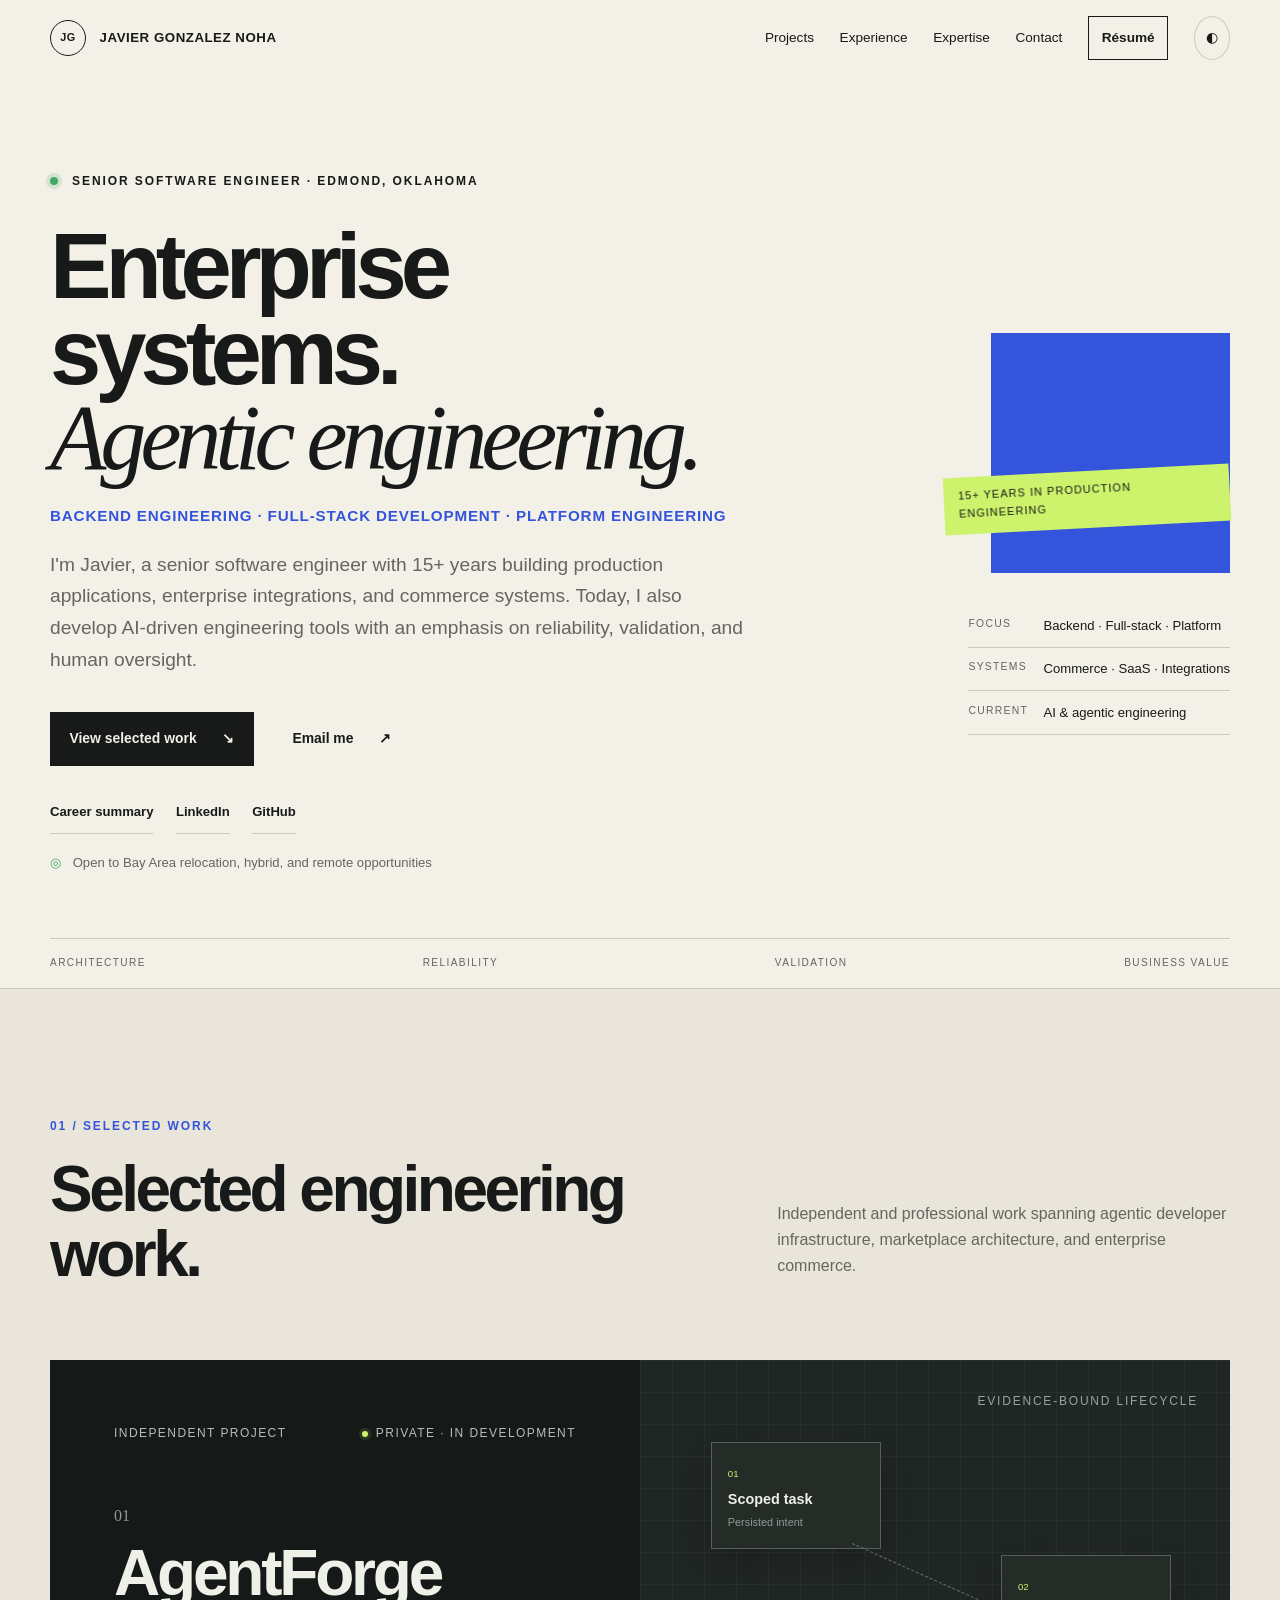
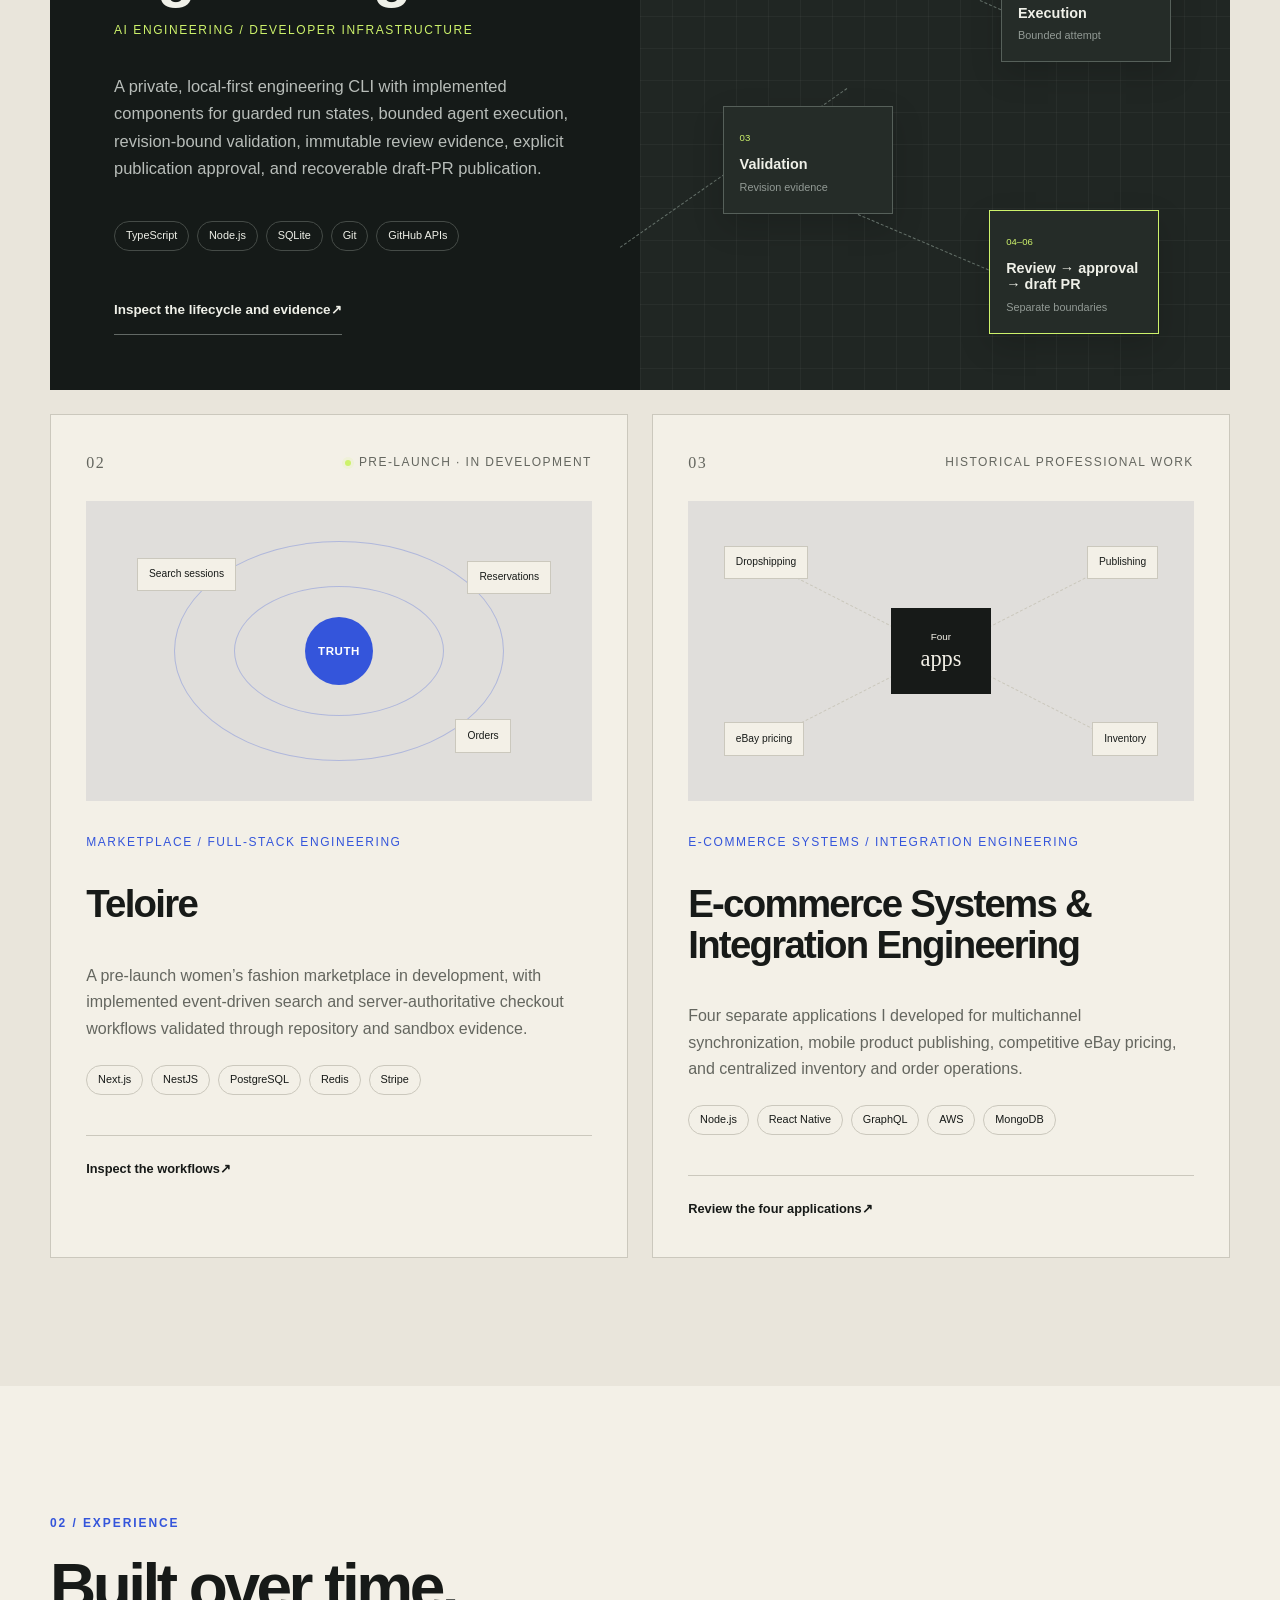
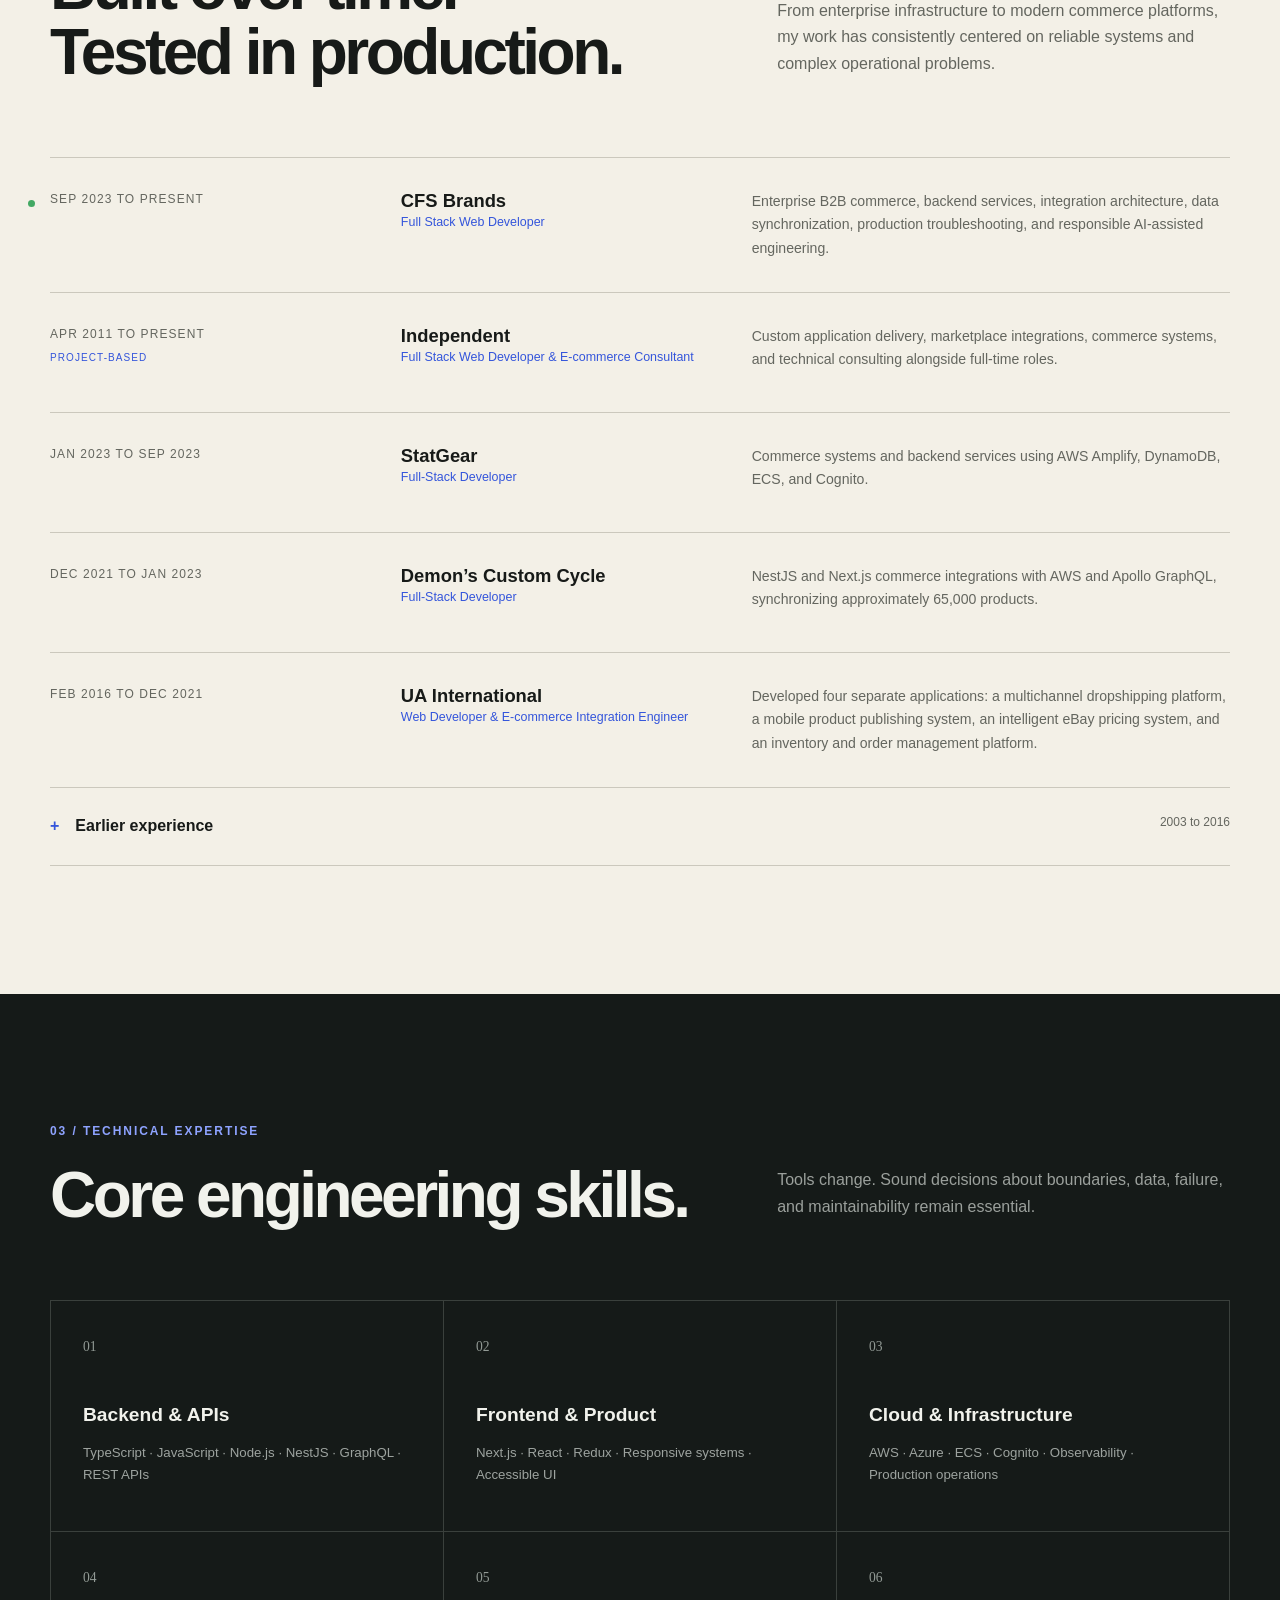
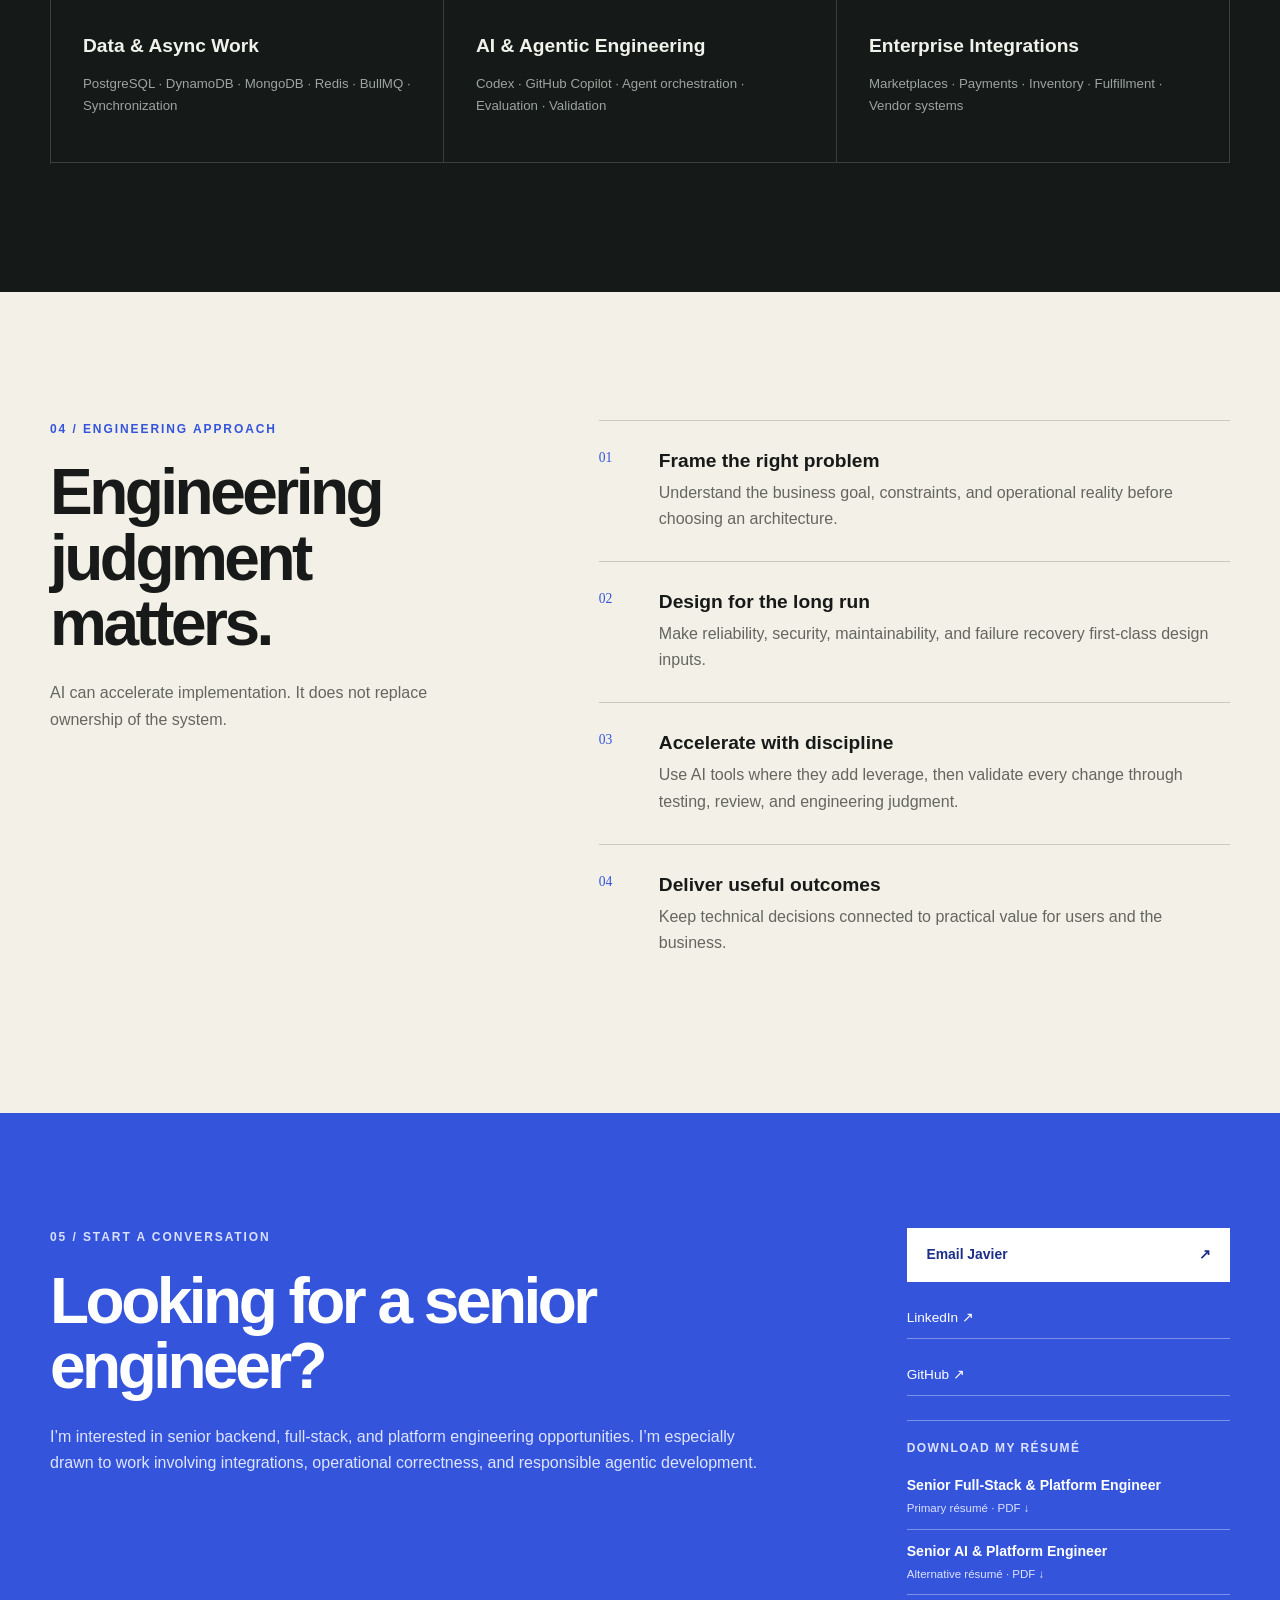
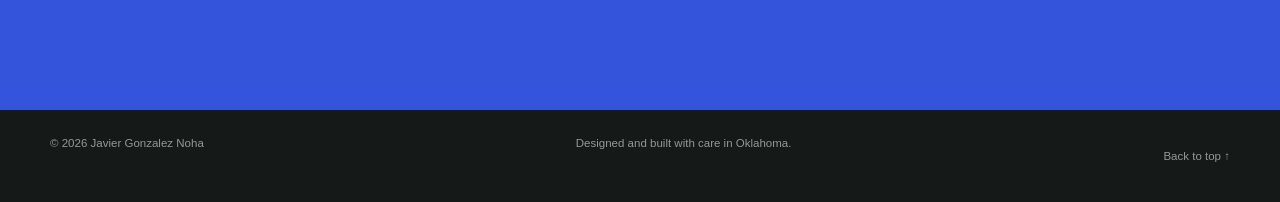
==== index.html @ 1158b2d3 "release: publish portfolio with privacy-safe resumes" ====
<!doctype html>
<html lang="en" data-theme="light">
<head>
  <meta charset="utf-8"><meta name="viewport" content="width=device-width, initial-scale=1">
  <title>Javier Gonzalez Noha | Senior Software Engineer</title>
  <meta name="description" content="Senior software engineer specializing in backend architecture, full-stack systems, enterprise integrations, and AI-assisted engineering."><meta name="author" content="Javier Gonzalez Noha"><meta name="theme-color" content="#f4f1e8">
  <link rel="canonical" href="https://jagnoha.github.io/"><link rel="icon" href="assets/favicon.svg" type="image/svg+xml"><link rel="stylesheet" href="assets/css/site.css">
  <meta property="og:type" content="website"><meta property="og:title" content="Javier Gonzalez Noha | Senior Software Engineer"><meta property="og:description" content="Enterprise commerce, platform integrations, and reliable AI-assisted engineering."><meta property="og:url" content="https://jagnoha.github.io/"><meta property="og:image" content="https://jagnoha.github.io/images/face.webp"><meta name="twitter:card" content="summary">
  <script type="application/ld+json">{"@context":"https://schema.org","@type":"Person","name":"Javier Gonzalez Noha","url":"https://jagnoha.github.io/","image":"https://jagnoha.github.io/images/face.webp","jobTitle":"Senior Software Engineer","address":{"@type":"PostalAddress","addressLocality":"Edmond","addressRegion":"Oklahoma","addressCountry":"US"},"sameAs":["https://github.com/jagnoha","https://www.linkedin.com/in/javier-gonzalez-noha-663a89b1/"],"knowsAbout":["Backend architecture","Full-stack engineering","Enterprise integrations","AI-assisted software engineering"]}</script>
</head>
<body>
  <a class="skip-link" href="#main">Skip to content</a>
  <header class="site-header" data-header><div class="shell nav-wrap">
    <a class="brand" href="#top" aria-label="Javier Gonzalez Noha, home"><span class="brand-mark" aria-hidden="true">JG</span><span>Javier Gonzalez Noha</span></a>
    <button class="nav-toggle" type="button" aria-expanded="false" aria-controls="site-nav" data-menu><span></span><span></span><span></span><span class="sr-only">Open menu</span></button>
    <nav id="site-nav" class="site-nav" aria-label="Primary navigation"><a href="#projects">Projects</a><a href="#experience">Experience</a><a href="#expertise">Expertise</a><a href="#contact">Contact</a><a class="nav-resume" href="assets/resumes/senior-full-stack-platform.pdf" download="Javier-Gonzalez-Noha-Senior-Full-Stack-Platform-Engineer.pdf">Résumé<span class="sr-only">. Download Senior Full-Stack and Platform Engineer PDF</span></a><button class="theme-toggle" type="button" data-theme-toggle aria-label="Switch to dark theme"><span aria-hidden="true">◐</span></button></nav>
  </div></header>
  <main id="main">
    <section class="hero" id="top"><div class="hero-grid shell">
      <div class="hero-copy reveal"><p class="eyebrow"><span class="signal"></span> Senior Software Engineer · Edmond, Oklahoma</p><h1>Enterprise systems.<br><em>Agentic engineering.</em></h1><p class="hero-specialization">Backend Engineering · Full-Stack Development · Platform Engineering</p><p class="lede">I'm Javier, a senior software engineer with 15+ years building production applications, enterprise integrations, and commerce systems. Today, I also develop AI-driven engineering tools with an emphasis on reliability, validation, and human oversight.</p><div class="hero-actions"><a class="button primary" href="#projects">View selected work <span aria-hidden="true">↘</span></a><a class="button text-button" href="mailto:gonzalezjaaa@gmail.com">Email me <span aria-hidden="true">↗</span></a></div><div class="hero-links" aria-label="Professional profiles"><a href="#experience">Career summary</a><a href="https://www.linkedin.com/in/javier-gonzalez-noha-663a89b1/" target="_blank" rel="noopener">LinkedIn <span class="sr-only">(opens in new tab)</span></a><a href="https://github.com/jagnoha" target="_blank" rel="noopener">GitHub <span class="sr-only">(opens in new tab)</span></a></div><div class="availability"><span aria-hidden="true">◎</span> Open to Bay Area relocation, hybrid, and remote opportunities</div></div>
      <aside class="hero-panel reveal" aria-label="Engineering profile"><div class="portrait-wrap"><picture><source media="(max-width: 680px)" srcset="[data-uri]"><img src="images/face.webp" width="700" height="700" alt="Javier Gonzalez Noha" fetchpriority="high"></picture><span class="portrait-caption">15+ years in production engineering</span></div><dl class="profile-facts"><div><dt>Focus</dt><dd>Backend · Full-stack · Platform</dd></div><div><dt>Systems</dt><dd>Commerce · SaaS · Integrations</dd></div><div><dt>Current</dt><dd>AI &amp; agentic engineering</dd></div></dl></aside>
    </div><div class="shell hero-note" aria-hidden="true"><span>Architecture</span><span>Reliability</span><span>Validation</span><span>Business value</span></div></section>

    <section class="section projects" id="projects"><div class="shell">
      <div class="section-heading reveal"><div><p class="kicker">01 / Selected work</p><h2>Selected engineering work.</h2></div><p>Independent and professional work spanning agentic developer infrastructure, marketplace architecture, and enterprise commerce.</p></div>
      <article class="project-feature project-dark reveal"><div class="project-content"><div class="project-meta"><span>Independent project</span><span class="status"><i></i> Private · In development</span></div><p class="project-index">01</p><h3>AgentForge</h3><p class="project-type">AI Engineering / Developer Infrastructure</p><p>A private, local-first engineering CLI with implemented components for guarded run states, bounded agent execution, revision-bound validation, immutable review evidence, explicit publication approval, and recoverable draft-PR publication.</p><ul class="tag-list" aria-label="Technologies"><li>TypeScript</li><li>Node.js</li><li>SQLite</li><li>Git</li><li>GitHub APIs</li></ul><a class="project-link" href="projects/agentforge.html">Inspect the lifecycle and evidence <span aria-hidden="true">↗</span></a></div>
        <div class="agent-diagram" role="img" aria-label="AgentForge component lifecycle: scoped task, bounded execution, revision-bound validation, verified review package, human approval, then draft pull request publication; the complete workflow remains in development"><div class="diagram-label">Evidence-bound lifecycle</div><div class="flow-node node-task"><small>01</small><strong>Scoped task</strong><span>Persisted intent</span></div><div class="flow-line line-one"></div><div class="flow-node node-run"><small>02</small><strong>Execution</strong><span>Bounded attempt</span></div><div class="flow-line line-two"></div><div class="flow-node node-check"><small>03</small><strong>Validation</strong><span>Revision evidence</span></div><div class="flow-line line-three"></div><div class="flow-node node-review"><small>04–06</small><strong>Review → approval → draft PR</strong><span>Separate boundaries</span></div></div>
      </article>
      <div class="project-grid">
        <article class="project-card reveal"><div class="card-top"><span class="card-number">02</span><span class="status"><i></i> Pre-launch · In development</span></div><div class="commerce-visual" role="img" aria-label="Implemented Teloire components connecting canonical listings to search sessions, checkout reservations, and immutable orders"><span class="orbit orbit-a"></span><span class="orbit orbit-b"></span><span class="commerce-core">Truth</span><span class="commerce-node n1">Search sessions</span><span class="commerce-node n2">Reservations</span><span class="commerce-node n3">Orders</span></div><p class="project-type">Marketplace / Full-Stack Engineering</p><h3>Teloire</h3><p>A pre-launch women’s fashion marketplace in development, with implemented event-driven search and server-authoritative checkout workflows validated through repository and sandbox evidence.</p><ul class="tag-list"><li>Next.js</li><li>NestJS</li><li>PostgreSQL</li><li>Redis</li><li>Stripe</li></ul><div class="card-links"><a href="projects/teloire.html">Inspect the workflows <span aria-hidden="true">↗</span></a></div></article>
        <article class="project-card reveal"><div class="card-top"><span class="card-number">03</span><span class="status muted">Historical professional work</span></div><div class="integration-visual" role="img" aria-label="Four separate UA International applications: multichannel dropshipping, product publishing, intelligent eBay pricing, and inventory and order management"><span class="hub">Four<br><b>apps</b></span><span class="spoke s1">Dropshipping</span><span class="spoke s2">Publishing</span><span class="spoke s3">eBay pricing</span><span class="spoke s4">Inventory</span></div><p class="project-type">E-commerce Systems / Integration Engineering</p><h3>E-commerce Systems &amp; Integration Engineering</h3><p>Four separate applications I developed for multichannel synchronization, mobile product publishing, competitive eBay pricing, and centralized inventory and order operations.</p><ul class="tag-list"><li>Node.js</li><li>React Native</li><li>GraphQL</li><li>AWS</li><li>MongoDB</li></ul><div class="card-links"><a href="projects/commerce-platform.html">Review the four applications <span aria-hidden="true">↗</span></a></div></article>
      </div>
    </div></section>

    <section class="section experience" id="experience"><div class="shell"><div class="section-heading reveal"><div><p class="kicker">02 / Experience</p><h2>Built over time.<br>Tested in production.</h2></div><p>From enterprise infrastructure to modern commerce platforms, my work has consistently centered on reliable systems and complex operational problems.</p></div><div class="timeline">
      <article class="role reveal current"><div class="role-date">Sep 2023 to Present</div><div><h3>CFS Brands</h3><p class="role-title">Full Stack Web Developer</p></div><p>Enterprise B2B commerce, backend services, integration architecture, data synchronization, production troubleshooting, and responsible AI-assisted engineering.</p></article>
      <article class="role reveal consulting"><div class="role-date">Apr 2011 to Present <small>Project-based</small></div><div><h3>Independent</h3><p class="role-title">Full Stack Web Developer &amp; E-commerce Consultant</p></div><p>Custom application delivery, marketplace integrations, commerce systems, and technical consulting alongside full-time roles.</p></article>
      <article class="role reveal"><div class="role-date">Jan 2023 to Sep 2023</div><div><h3>StatGear</h3><p class="role-title">Full-Stack Developer</p></div><p>Commerce systems and backend services using AWS Amplify, DynamoDB, ECS, and Cognito.</p></article>
      <article class="role reveal"><div class="role-date">Dec 2021 to Jan 2023</div><div><h3>Demon’s Custom Cycle</h3><p class="role-title">Full-Stack Developer</p></div><p>NestJS and Next.js commerce integrations with AWS and Apollo GraphQL, synchronizing approximately 65,000 products.</p></article>
      <article class="role reveal"><div class="role-date">Feb 2016 to Dec 2021</div><div><h3>UA International</h3><p class="role-title">Web Developer &amp; E-commerce Integration Engineer</p></div><p>Developed four separate applications: a multichannel dropshipping platform, a mobile product publishing system, an intelligent eBay pricing system, and an inventory and order management platform.</p></article>
      <details class="earlier-roles reveal"><summary>Earlier experience <span>2003 to 2016</span></summary><div class="earlier-list"><article class="role"><div class="role-date">Jun 2015 to Feb 2016</div><div><h3>Gridics</h3><p class="role-title">Web Developer</p></div><p>Frontend development in an early-stage real estate technology startup.</p></article><article class="role"><div class="role-date">Nov 2011 to Apr 2015</div><div><h3>JL Technology, C.A.</h3><p class="role-title">Founder &amp; Technology Consultant</p></div><p>Entrepreneurship, technical consulting, custom software, and client project delivery.</p></article><article class="role"><div class="role-date">Mar 2003 to Aug 2015</div><div><h3>PDVSA</h3><p class="role-title">Server Analyst</p></div><p>Enterprise infrastructure, server administration, troubleshooting, system reliability, and operational support.</p></article></div></details>
    </div></div></section>

    <section class="section expertise" id="expertise"><div class="shell"><div class="section-heading reveal"><div><p class="kicker">03 / Technical expertise</p><h2>Core engineering skills.</h2></div><p>Tools change. Sound decisions about boundaries, data, failure, and maintainability remain essential.</p></div><div class="expertise-grid">
      <article class="expertise-card reveal"><span>01</span><h3>Backend &amp; APIs</h3><p>TypeScript · JavaScript · Node.js · NestJS · GraphQL · REST APIs</p></article><article class="expertise-card reveal"><span>02</span><h3>Frontend &amp; Product</h3><p>Next.js · React · Redux · Responsive systems · Accessible UI</p></article><article class="expertise-card reveal"><span>03</span><h3>Cloud &amp; Infrastructure</h3><p>AWS · Azure · ECS · Cognito · Observability · Production operations</p></article><article class="expertise-card reveal"><span>04</span><h3>Data &amp; Async Work</h3><p>PostgreSQL · DynamoDB · MongoDB · Redis · BullMQ · Synchronization</p></article><article class="expertise-card reveal"><span>05</span><h3>AI &amp; Agentic Engineering</h3><p>Codex · GitHub Copilot · Agent orchestration · Evaluation · Validation</p></article><article class="expertise-card reveal"><span>06</span><h3>Enterprise Integrations</h3><p>Marketplaces · Payments · Inventory · Fulfillment · Vendor systems</p></article>
    </div></div></section>

    <section class="section approach" id="approach"><div class="shell approach-grid"><div class="approach-title reveal"><p class="kicker">04 / Engineering approach</p><h2>Engineering judgment matters.</h2><p>AI can accelerate implementation. It does not replace ownership of the system.</p></div><ol class="principles reveal"><li><span>01</span><div><h3>Frame the right problem</h3><p>Understand the business goal, constraints, and operational reality before choosing an architecture.</p></div></li><li><span>02</span><div><h3>Design for the long run</h3><p>Make reliability, security, maintainability, and failure recovery first-class design inputs.</p></div></li><li><span>03</span><div><h3>Accelerate with discipline</h3><p>Use AI tools where they add leverage, then validate every change through testing, review, and engineering judgment.</p></div></li><li><span>04</span><div><h3>Deliver useful outcomes</h3><p>Keep technical decisions connected to practical value for users and the business.</p></div></li></ol></div></section>

    <section class="contact" id="contact"><div class="shell contact-grid reveal"><div><p class="kicker">05 / Start a conversation</p><h2>Looking for a senior engineer?</h2><p>I’m interested in senior backend, full-stack, and platform engineering opportunities. I’m especially drawn to work involving integrations, operational correctness, and responsible agentic development.</p></div><div class="contact-actions"><a class="button light" href="mailto:gonzalezjaaa@gmail.com">Email Javier <span aria-hidden="true">↗</span></a><a href="https://www.linkedin.com/in/javier-gonzalez-noha-663a89b1/" target="_blank" rel="noopener">LinkedIn <span class="sr-only">(opens in new tab)</span> ↗</a><a href="https://github.com/jagnoha" target="_blank" rel="noopener">GitHub <span class="sr-only">(opens in new tab)</span> ↗</a><div class="resume-downloads" aria-labelledby="resume-downloads-heading"><h3 id="resume-downloads-heading">Download my résumé</h3><a href="assets/resumes/senior-full-stack-platform.pdf" download="Javier-Gonzalez-Noha-Senior-Full-Stack-Platform-Engineer.pdf"><strong>Senior Full-Stack &amp; Platform Engineer</strong><span>Primary résumé · PDF <span aria-hidden="true">↓</span></span></a><a href="assets/resumes/senior-ai-platform.pdf" download="Javier-Gonzalez-Noha-Senior-AI-Platform-Engineer.pdf"><strong>Senior AI &amp; Platform Engineer</strong><span>Alternative résumé · PDF <span aria-hidden="true">↓</span></span></a></div></div></div></section>
  </main>
  <footer class="site-footer"><div class="shell"><p>© <span data-year></span> Javier Gonzalez Noha</p><p>Designed and built with care in Oklahoma.</p><a href="#top">Back to top ↑</a></div></footer>
  <script src="assets/js/site.js" defer></script>
</body>
</html>
---- assets/css/site.css ----
:root{--paper:#f3f0e7;--paper-2:#e9e5db;--ink:#171a18;--muted:#64665f;--line:#cbc8bd;--accent:#3455db;--acid:#cdf26b;--dark:#151a18;--dark-2:#202623;--white:#fafaf6;--serif:Georgia,'Times New Roman',serif;--sans:Inter,ui-sans-serif,-apple-system,BlinkMacSystemFont,'Segoe UI',sans-serif;--display:'Arial Narrow',Inter,ui-sans-serif,-apple-system,BlinkMacSystemFont,'Segoe UI',sans-serif;--shadow:0 24px 70px rgba(22,26,24,.12);color-scheme:light}
[data-theme="dark"]{--paper:#171a18;--paper-2:#202522;--ink:#f1efe7;--muted:#a7aaa3;--line:#353a36;--accent:#8ea3ff;--white:#f7f5ed;--shadow:0 24px 70px rgba(0,0,0,.3);color-scheme:dark}
*{box-sizing:border-box}html{scroll-behavior:smooth;scroll-padding-top:5rem}body{margin:0;background:var(--paper);color:var(--ink);font:400 16px/1.65 var(--sans);transition:background .25s,color .25s}a{color:inherit;text-decoration:none}img{display:block;max-width:100%}button{font:inherit}.shell{width:min(1180px,calc(100% - 3rem));margin-inline:auto}.sr-only{position:absolute;width:1px;height:1px;padding:0;margin:-1px;overflow:hidden;clip:rect(0,0,0,0);white-space:nowrap;border:0}.skip-link{position:fixed;z-index:999;left:1rem;top:-5rem;background:var(--ink);color:var(--paper);padding:.7rem 1rem}.skip-link:focus{top:1rem}a:focus-visible,button:focus-visible,summary:focus-visible{outline:3px solid var(--accent);outline-offset:4px}

.site-header{position:fixed;z-index:100;width:100%;top:0;border-bottom:1px solid transparent;transition:.25s}.site-header.scrolled{background:color-mix(in srgb,var(--paper) 92%,transparent);border-color:var(--line);backdrop-filter:blur(16px)}.nav-wrap{height:76px;display:flex;align-items:center;justify-content:space-between}.brand{display:flex;align-items:center;gap:.85rem;font-family:var(--display);font-size:.83rem;font-weight:700;letter-spacing:.04em;text-transform:uppercase}.brand-mark{display:grid;place-items:center;width:36px;height:36px;border:1px solid var(--ink);border-radius:50%;font-size:.68rem}.site-nav{display:flex;align-items:center;gap:clamp(.8rem,2vw,2rem);font-size:.85rem;font-weight:500}.site-nav>a{position:relative}.site-nav>a:after{content:'';position:absolute;height:1px;left:0;right:100%;bottom:-5px;background:currentColor;transition:.2s}.site-nav>a:hover:after{right:0}.site-nav .nav-resume{padding-inline:.8rem;border:1px solid var(--ink);font-weight:700}.site-nav .nav-resume:after{display:none}.site-nav .nav-resume:hover{background:var(--ink);color:var(--paper)}.theme-toggle{width:36px;height:36px;border:1px solid var(--line);border-radius:50%;background:transparent;color:var(--ink);cursor:pointer}.nav-toggle{display:none;border:0;background:none;color:var(--ink)}

.hero{padding-top:76px;min-height:100vh;border-bottom:1px solid var(--line);display:flex;flex-direction:column}.hero-grid{flex:1;display:grid;grid-template-columns:1.45fr .65fr;gap:8vw;align-items:center;padding-block:6rem 4rem}.eyebrow,.kicker{text-transform:uppercase;letter-spacing:.16em;font-size:.72rem;font-weight:600}.signal{display:inline-block;width:8px;height:8px;border-radius:50%;background:#42a863;margin-right:.55rem;box-shadow:0 0 0 4px color-mix(in srgb,#42a863 18%,transparent)}h1,h2,h3,p{margin-top:0}.hero h1{font:600 clamp(3.4rem,7.2vw,7.5rem)/.93 var(--display);letter-spacing:-.065em;max-width:900px;margin:2rem 0 1.35rem}.hero h1 em{font-family:var(--serif);font-weight:400}.hero-specialization{max-width:760px;margin:0 0 1.35rem;color:var(--accent);font:700 clamp(.78rem,1.2vw,.95rem)/1.55 var(--display);letter-spacing:.055em;text-transform:uppercase;text-wrap:balance}.lede{font-size:clamp(1.05rem,1.5vw,1.25rem);max-width:700px;color:var(--muted)}.hero-actions{display:flex;gap:1.2rem;align-items:center;margin:2.3rem 0}.button{display:inline-flex;justify-content:space-between;align-items:center;gap:1.6rem;padding:.9rem 1.15rem;border:1px solid var(--ink);font-weight:600;font-size:.87rem;transition:.2s}.button:hover{transform:translateY(-2px)}.button.primary{background:var(--ink);color:var(--paper)}.button.text-button{border-color:transparent}.availability{font-size:.82rem;color:var(--muted)}.availability span{color:#42a863;margin-right:.5rem}.hero-panel{max-width:350px;justify-self:end}.portrait-wrap{position:relative;aspect-ratio:1 / 1;width:100%;max-width:100%;padding:0 1.4rem 1.4rem 0}.portrait-wrap:before{content:'';position:absolute;inset:1.4rem 0 0 1.4rem;background:var(--accent)}.portrait-wrap img{position:relative;width:100%;height:100%;object-fit:cover;object-position:center center;filter:saturate(.75) contrast(1.04)}.portrait-caption{position:absolute;z-index:2;left:-1.5rem;bottom:2.8rem;background:var(--acid);color:#171a18;padding:.65rem .9rem;font-size:.68rem;text-transform:uppercase;letter-spacing:.1em;transform:rotate(-3deg)}.profile-facts{margin:2rem 0 0}.profile-facts div{display:grid;grid-template-columns:75px 1fr;padding:.65rem 0;border-bottom:1px solid var(--line)}.profile-facts dt{text-transform:uppercase;letter-spacing:.12em;font-size:.65rem;color:var(--muted)}.profile-facts dd{margin:0;font-size:.82rem}.hero-note{border-top:1px solid var(--line);padding-block:1rem;display:flex;justify-content:space-between;text-transform:uppercase;letter-spacing:.14em;font-size:.63rem;color:var(--muted)}

.section{padding:clamp(5rem,10vw,9rem) 0}.section-heading{display:grid;grid-template-columns:1.5fr 1fr;gap:3rem;align-items:end;margin-bottom:4.5rem}.kicker{color:var(--accent);margin-bottom:1.3rem}.section-heading h2,.approach h2,.contact h2,.detail-hero h1{font:600 clamp(2.8rem,5vw,5.2rem)/1.02 var(--display);letter-spacing:-.055em;margin:0}.section-heading>p{color:var(--muted);max-width:470px;margin:0 0 .5rem}
.projects{background:var(--paper-2)}.project-feature{min-height:610px;display:grid;grid-template-columns:1fr 1fr;overflow:hidden}.project-dark{background:var(--dark);color:#eff0e8}.project-content{padding:clamp(2rem,5vw,4.5rem);display:flex;flex-direction:column;align-items:flex-start}.project-meta,.card-top{width:100%;display:flex;justify-content:space-between;text-transform:uppercase;letter-spacing:.12em;font-size:.62rem;color:#a8aea9}.status{display:inline-flex;align-items:center;gap:.5rem}.status i{display:block;width:6px;height:6px;background:var(--acid);border-radius:50%;box-shadow:0 0 0 3px rgba(205,242,107,.12)}.status.muted{color:var(--muted)}.project-index{font:400 1rem var(--serif);color:#79817b;margin:4rem 0 1rem}.project-feature h3{font:600 clamp(3rem,5vw,5.5rem)/1 var(--display);letter-spacing:-.05em;margin:0}.project-type{font-size:.7rem;letter-spacing:.13em;text-transform:uppercase;color:var(--accent);margin:1rem 0 2rem}.project-feature .project-type{color:var(--acid)}.project-feature .project-content>p:not(.project-index,.project-type){max-width:570px;color:#b8bdb9;font-size:1.03rem}.tag-list{display:flex;flex-wrap:wrap;gap:.5rem;padding:0;margin:1.4rem 0 2.5rem;list-style:none}.tag-list li{border:1px solid #454b47;border-radius:100px;padding:.32rem .68rem;font-size:.68rem}.project-link{margin-top:auto;border-bottom:1px solid #626965;padding-bottom:.35rem;font-size:.84rem;font-weight:600}.agent-diagram{position:relative;background:#202623;min-height:610px;background-image:linear-gradient(rgba(255,255,255,.035) 1px,transparent 1px),linear-gradient(90deg,rgba(255,255,255,.035) 1px,transparent 1px);background-size:32px 32px}.diagram-label{position:absolute;right:2rem;top:2rem;text-transform:uppercase;letter-spacing:.15em;color:#747d77;font-size:.62rem}.flow-node{position:absolute;width:170px;padding:1rem;border:1px solid #56605a;background:#252c28;box-shadow:0 12px 30px rgba(0,0,0,.15)}.flow-node small{color:var(--acid);font-size:.6rem}.flow-node strong,.flow-node span{display:block}.flow-node strong{font:600 .9rem var(--display);margin:.4rem 0}.flow-node span{color:#929a95;font-size:.68rem}.node-task{left:12%;top:13%}.node-run{right:10%;top:31%}.node-check{left:14%;top:55%}.node-review{right:12%;bottom:9%;border-color:var(--acid)}.flow-line{position:absolute;border-top:1px dashed #647069;transform-origin:left}.line-one{width:42%;left:36%;top:29%;transform:rotate(24deg)}.line-two{width:47%;left:35%;top:52%;transform:rotate(145deg)}.line-three{width:45%;left:37%;top:72%;transform:rotate(23deg)}
.project-grid{display:grid;grid-template-columns:1fr 1fr;gap:1.5rem;margin-top:1.5rem}.project-card{background:var(--paper);border:1px solid var(--line);padding:2.2rem}.card-number{font-family:var(--serif);font-size:1rem}.project-card h3{font:600 clamp(2rem,3vw,3rem)/1.05 var(--display);letter-spacing:-.045em}.project-card>p:not(.project-type){color:var(--muted)}.project-card .tag-list li{border-color:var(--line)}.card-links{border-top:1px solid var(--line);padding-top:1.2rem;display:flex;gap:2rem;font-size:.8rem;font-weight:600}.commerce-visual,.integration-visual{height:300px;position:relative;margin:1.5rem 0 2rem;background:color-mix(in srgb,var(--accent) 5%,var(--paper-2));overflow:hidden}.commerce-core{position:absolute;display:grid;place-items:center;left:calc(50% - 34px);top:calc(50% - 34px);width:68px;height:68px;background:var(--accent);color:white;border-radius:50%;font:600 1.7rem var(--serif)}.orbit{position:absolute;border:1px solid color-mix(in srgb,var(--accent) 28%,transparent);border-radius:50%;left:50%;top:50%;transform:translate(-50%,-50%)}.orbit-a{width:210px;height:130px}.orbit-b{width:330px;height:220px}.commerce-node,.spoke{position:absolute;background:var(--paper);border:1px solid var(--line);padding:.45rem .7rem;font-size:.64rem}.n1{left:10%;top:19%}.n2{right:8%;top:20%}.n3{right:16%;bottom:16%}.integration-visual:after,.integration-visual:before{content:'';position:absolute;inset:50% 12%;border-top:1px dashed var(--line)}.integration-visual:before{transform:rotate(27deg)}.integration-visual:after{transform:rotate(-27deg)}.hub{position:absolute;z-index:2;left:calc(50% - 50px);top:calc(50% - 43px);width:100px;height:86px;background:var(--ink);color:var(--paper);display:grid;place-content:center;text-align:center;font-size:.62rem}.hub b{font:400 1.4rem var(--serif)}.spoke{z-index:2}.s1{left:7%;top:15%}.s2{right:7%;top:15%}.s3{left:7%;bottom:15%}.s4{right:7%;bottom:15%}

.timeline{border-top:1px solid var(--line)}.role{display:grid;grid-template-columns:1fr 1fr 1.5fr;gap:2rem;padding:2rem 0;border-bottom:1px solid var(--line);position:relative}.role.current:before{content:'';position:absolute;width:7px;height:7px;border-radius:50%;background:#42a863;left:-1.4rem;top:2.6rem}.role-date{font-size:.75rem;text-transform:uppercase;letter-spacing:.09em;color:var(--muted)}.role-date small{display:block;color:var(--accent);margin-top:.3rem}.role h3{font:600 1.15rem var(--display);margin:0}.role-title{font-size:.78rem;color:var(--accent)}.role>p{color:var(--muted);font-size:.88rem;margin:0}.earlier-roles summary{list-style:none;cursor:pointer;padding:1.6rem 0;border-bottom:1px solid var(--line);font-weight:600;display:flex;justify-content:space-between}.earlier-roles summary::-webkit-details-marker{display:none}.earlier-roles summary:before{content:'+';margin-right:1rem;color:var(--accent)}.earlier-roles[open] summary:before{content:'−'}.earlier-roles summary span{margin-left:auto;color:var(--muted);font-weight:400;font-size:.75rem}.earlier-list{padding-left:2rem}
.expertise{background:var(--dark);color:#f1f2ec}.expertise .section-heading>p{color:#9ba09c}.expertise-grid{display:grid;grid-template-columns:repeat(3,1fr);border-top:1px solid #3a403c;border-left:1px solid #3a403c}.expertise-card{padding:2rem;min-height:210px;border-right:1px solid #3a403c;border-bottom:1px solid #3a403c}.expertise-card span{font:400 .85rem var(--serif);color:#737b76}.expertise-card h3{font:600 1.2rem var(--display);margin:2.8rem 0 1rem}.expertise-card p{color:#9da39f;font-size:.83rem}.approach-grid{display:grid;grid-template-columns:.8fr 1.2fr;gap:10vw}.approach-title{position:sticky;top:130px;align-self:start}.approach-title>p:last-child{color:var(--muted);max-width:450px;margin-top:1.5rem}.principles{list-style:none;padding:0;margin:0}.principles li{display:grid;grid-template-columns:60px 1fr;border-top:1px solid var(--line);padding:1.8rem 0}.principles li>span{font:400 .85rem var(--serif);color:var(--accent)}.principles h3{font:600 1.2rem var(--display);margin-bottom:.5rem}.principles p{color:var(--muted);margin:0}
.contact{background:var(--accent);color:white;padding:clamp(5rem,9vw,8rem) 0}.contact .kicker{color:#d9e0ff}.contact-grid{display:grid;grid-template-columns:1.4fr .6fr;gap:8vw}.contact h2{max-width:800px}.contact-grid>div>p:last-child{max-width:720px;color:#dfe4ff;margin-top:1.5rem}.contact-actions{display:flex;flex-direction:column;align-items:stretch;justify-content:center;gap:1rem}.contact-actions>a:not(.button){border-bottom:1px solid rgba(255,255,255,.35);padding:.55rem 0;font-size:.85rem}.button.light{background:white;color:#1c2f89;border-color:white}.resume-downloads{margin-top:.5rem;padding-top:1.25rem;border-top:1px solid rgba(255,255,255,.35)}.resume-downloads h3{margin:0 0 .55rem;font:600 .75rem var(--sans);letter-spacing:.12em;text-transform:uppercase;color:#dce2ff}.resume-downloads a{display:flex;flex-direction:column;gap:.1rem;min-height:58px;padding:.65rem 0;border-bottom:1px solid rgba(255,255,255,.35)}.resume-downloads a:hover strong{text-decoration:underline;text-underline-offset:.2em}.resume-downloads strong{font-size:.88rem}.resume-downloads span{font-size:.72rem;color:#dce2ff}.site-footer{padding:1.5rem 0;background:var(--dark);color:#939993;font-size:.72rem}.site-footer .shell{display:flex;justify-content:space-between}.site-footer p{margin:0}

/* Project detail pages */
.detail-main{padding-top:76px}.detail-nav .site-nav a[aria-current]{color:var(--accent)}.detail-hero{padding:6rem 0 4rem;border-bottom:1px solid var(--line)}.breadcrumb{font-size:.75rem;color:var(--muted);margin-bottom:3rem}.breadcrumb a{text-decoration:underline}.detail-hero-grid{display:grid;grid-template-columns:1.35fr .65fr;gap:6vw}.detail-hero h1{font-size:clamp(3.8rem,8vw,8rem)}.detail-hero .lede{margin-top:2rem}.detail-facts{border-top:1px solid var(--line);margin:0}.detail-facts div{padding:1rem 0;border-bottom:1px solid var(--line)}.detail-facts dt{font-size:.62rem;text-transform:uppercase;letter-spacing:.14em;color:var(--muted)}.detail-facts dd{margin:.25rem 0 0;font-size:.86rem}.detail-section{padding:5rem 0;border-bottom:1px solid var(--line)}.detail-copy{display:grid;grid-template-columns:.65fr 1.35fr;gap:8vw}.detail-copy h2{font:600 clamp(2rem,3vw,3.3rem)/1.05 var(--display);letter-spacing:-.04em}.prose{max-width:750px}.prose>p:first-child{font-size:1.2rem;color:var(--ink)}.prose p{color:var(--muted)}.decision-grid{display:grid;grid-template-columns:repeat(3,1fr);gap:1px;background:var(--line);border:1px solid var(--line)}.decision{background:var(--paper);padding:2rem}.decision>span{color:var(--accent);font:400 .85rem var(--serif)}.decision h3{font:600 1.1rem var(--display);margin:2rem 0 .7rem}.decision p{font-size:.83rem;color:var(--muted)}.architecture{background:var(--dark);color:#f1f1eb}.architecture .detail-copy h2{color:#f1f1eb}.architecture .prose p{color:#aeb3af}.architecture-map{margin-top:4rem;display:grid;grid-template-columns:repeat(4,1fr);gap:1rem;align-items:center}.arch-box{border:1px solid #4b534e;padding:1.5rem;text-align:center;min-height:115px;display:grid;place-content:center}.arch-box strong{font:600 .9rem var(--display)}.arch-box small{color:#969e99}.arch-arrow{text-align:center;color:var(--acid)}.status-banner{display:flex;justify-content:space-between;gap:3rem;background:var(--paper-2);border-left:4px solid var(--accent);padding:2rem}.status-banner h3{font:600 1.2rem var(--display);margin:0}.status-banner p{margin:0;max-width:700px;color:var(--muted)}.next-project{padding:4rem 0}.next-project a{display:flex;justify-content:space-between;align-items:end}.next-project small{text-transform:uppercase;letter-spacing:.14em;color:var(--muted)}.next-project strong{display:block;font:600 clamp(2rem,4vw,4rem)/1 var(--display);letter-spacing:-.05em;margin-top:.7rem}

.reveal{opacity:1;transform:none}.button,.project-card,.expertise-card,.decision{will-change:transform}.project-card,.expertise-card,.decision{transition:transform .2s ease,border-color .2s ease}.project-card:hover,.expertise-card:hover,.decision:hover{transform:translateY(-3px);border-color:var(--accent)}
@media(max-width:900px){.hero-grid{grid-template-columns:1fr;padding-top:5rem}.hero-panel{display:grid;grid-template-columns:180px 1fr;max-width:none;justify-self:stretch;gap:2rem;align-items:center}.project-feature{grid-template-columns:1fr}.agent-diagram{min-height:500px}.project-grid{grid-template-columns:1fr}.expertise-grid{grid-template-columns:repeat(2,1fr)}.role{grid-template-columns:.7fr 1fr}.role>p{grid-column:2}.approach-grid{grid-template-columns:1fr}.approach-title{position:static}.contact-grid,.detail-hero-grid{grid-template-columns:1fr}.detail-facts{margin-top:2rem}.architecture-map{grid-template-columns:1fr 30px 1fr 30px 1fr 30px 1fr}}
@media(max-width:680px){.shell{width:min(100% - 2rem,1180px)}.nav-wrap{height:64px}.site-header{background:var(--paper);border-color:var(--line)}.brand{font-size:.72rem}.brand-mark{width:31px;height:31px}.nav-toggle{display:grid;gap:4px;padding:.5rem}.nav-toggle>span:not(.sr-only){display:block;width:22px;height:1px;background:currentColor}.site-nav{display:none;position:absolute;left:0;right:0;top:63px;background:var(--paper);padding:1.5rem;flex-direction:column;align-items:flex-start;border-bottom:1px solid var(--line)}.site-nav.open{display:flex}.hero{padding-top:64px}.hero-grid{padding-block:4rem 3rem}.hero h1{font-size:clamp(3rem,14vw,4.5rem)}.hero-panel{grid-template-columns:120px 1fr;gap:1rem}.portrait-wrap{padding:0 .7rem .7rem 0}.portrait-caption{display:none}.profile-facts{margin:0}.profile-facts div{grid-template-columns:1fr}.profile-facts dt{margin-bottom:.15rem}.hero-note{gap:1rem;overflow:hidden}.hero-note span:last-child{display:none}.section-heading{grid-template-columns:1fr;margin-bottom:3rem}.section-heading h2{font-size:2.7rem}.project-content{padding:1.6rem}.project-index{margin-top:3rem}.agent-diagram{min-height:430px}.flow-node{width:138px;padding:.7rem}.project-card{padding:1.3rem}.commerce-visual,.integration-visual{height:240px}.role{grid-template-columns:1fr;gap:.5rem;padding:1.5rem 0}.role>p{grid-column:auto}.role.current:before{display:none}.earlier-list{padding-left:1rem}.expertise-grid{grid-template-columns:1fr}.expertise-card{min-height:175px}.contact-grid{grid-template-columns:1fr}.site-footer .shell{flex-direction:column;gap:.4rem}.detail-main{padding-top:64px}.detail-hero{padding-top:4rem}.detail-copy{grid-template-columns:1fr;gap:1rem}.decision-grid{grid-template-columns:1fr}.architecture-map{grid-template-columns:1fr}.arch-arrow{transform:rotate(90deg)}.status-banner{flex-direction:column;gap:1rem}.next-project a{align-items:center}.reveal{opacity:1;transform:none}}
@media(prefers-reduced-motion:reduce){html{scroll-behavior:auto}*,*:before,*:after{animation-duration:.01ms!important;transition-duration:.01ms!important}}

/* Phase 2: evidence-led content and accessibility refinements */
.brand,.site-nav a,.theme-toggle,.nav-toggle,.project-link,.card-links a,.site-footer a{min-height:44px;display:inline-flex;align-items:center}.theme-toggle{justify-content:center}.project-link{margin-bottom:-.55rem}.card-links a{margin-block:-.55rem;padding-block:.55rem}.project-meta,.card-top,.diagram-label,.detail-facts dt,.eyebrow,.kicker,.project-type{font-size:max(.75rem,12px)}.hero{min-height:auto}.hero-grid{min-height:calc(100svh - 118px)}.hero-links{display:flex;flex-wrap:wrap;gap:.5rem 1.4rem;margin:-.8rem 0 1.15rem;font-size:.82rem;font-weight:600}.hero-links a{min-height:44px;display:inline-flex;align-items:center;border-bottom:1px solid var(--line)}.commerce-core{font:600 .72rem var(--display);text-transform:uppercase;letter-spacing:.05em}.commerce-node{max-width:130px}.status-banner.warning{border-left-color:#b57721}.status-banner.warning h3{color:#8e590d}[data-theme="dark"] .status-banner.warning h3{color:#f2bd65}

.lifecycle-map{display:grid;grid-template-columns:repeat(6,1fr);gap:1px;padding:0;margin:4rem 0 0;list-style:none;background:#4b534e;border:1px solid #4b534e}.lifecycle-map li{position:relative;min-height:190px;padding:1.4rem;background:#202623}.lifecycle-map li:not(:last-child):after{content:'→';position:absolute;z-index:2;right:-.7rem;top:50%;display:grid;place-items:center;width:1.4rem;height:1.4rem;background:var(--acid);color:#171a18;border-radius:50%;font-weight:700}.lifecycle-map span,.evidence-state{color:var(--acid);font-size:.74rem;letter-spacing:.1em;text-transform:uppercase}.lifecycle-map strong,.lifecycle-map small{display:block}.lifecycle-map strong{font:600 1rem var(--display);margin:2.8rem 0 .6rem}.lifecycle-map small{color:#aeb3af;line-height:1.5}.evidence-ledger{display:grid;grid-template-columns:repeat(2,1fr);border-top:1px solid var(--line);border-left:1px solid var(--line)}.evidence-ledger article{padding:2rem;border-right:1px solid var(--line);border-bottom:1px solid var(--line)}.evidence-ledger h3{font:600 1.3rem var(--display);margin:.6rem 0}.evidence-ledger p:last-child{color:var(--muted);margin:0}.evidence-state{color:var(--accent);margin:0}.boundary-section{background:var(--paper-2)}.boundary-grid{display:grid;grid-template-columns:.8fr 1.2fr;gap:8vw}.boundary-grid h2,.workflow-heading h2{font:600 clamp(2.4rem,4vw,4.5rem)/1.02 var(--display);letter-spacing:-.05em}.boundary-list{list-style:none;padding:0;margin:0;border-top:1px solid var(--line)}.boundary-list li{display:grid;grid-template-columns:.65fr 1.35fr;gap:2rem;padding:1.5rem 0;border-bottom:1px solid var(--line)}.boundary-list strong{font-family:var(--display)}.boundary-list span{color:var(--muted)}

.workflow-section{overflow:hidden}.search-workflow{background:var(--dark);color:#f1f1eb}.workflow-heading{max-width:800px}.workflow-heading>p:last-child{font-size:1.1rem;color:var(--muted)}.search-workflow .workflow-heading>p:last-child{color:#aeb3af}.workflow-track{counter-reset:workflow;display:grid;grid-template-columns:repeat(5,1fr);gap:0;padding:0;margin:4rem 0 0;list-style:none}.workflow-track li{position:relative;padding:1.6rem 1.4rem;border-top:1px solid #4b534e;border-bottom:1px solid #4b534e}.workflow-track li+li{border-left:1px solid #4b534e}.workflow-track li:not(:last-child):after{content:'→';position:absolute;right:-.65rem;top:2rem;z-index:2;color:var(--acid)}.workflow-track>li>span{color:var(--acid);font-size:.75rem}.workflow-track h3{font:600 1rem var(--display);margin:2.4rem 0 .7rem}.workflow-track p{color:#aeb3af;font-size:.82rem;margin:0}.checkout-workflow{background:var(--paper-2)}.checkout-model{display:grid;grid-template-columns:1fr .55fr 1fr;gap:1.5rem;align-items:stretch;margin-top:4rem}.checkout-stage{padding:2rem;border:1px solid var(--line);background:var(--paper)}.checkout-stage>span,.checkout-gap>span{font-size:.74rem;letter-spacing:.1em;text-transform:uppercase;color:var(--accent)}.checkout-stage h3{font:600 1.8rem var(--display);margin:1.2rem 0}.checkout-stage ul{padding-left:1.1rem;color:var(--muted)}.checkout-stage li+li{margin-top:.55rem}.checkout-gap{display:flex;flex-direction:column;align-items:center;justify-content:center;text-align:center;padding:1.5rem;border:1px dashed var(--accent)}.checkout-gap strong{font:600 1.7rem var(--display);margin:1rem 0}.checkout-gap small{color:var(--muted)}.evidence-strip{display:grid;grid-template-columns:repeat(3,1fr);gap:1px;background:var(--line);border:1px solid var(--line)}.evidence-strip div{display:flex;flex-direction:column;gap:1rem;background:var(--paper);padding:2rem}.evidence-strip strong{font:600 1.15rem var(--display)}.evidence-strip span{font-size:.84rem;color:var(--muted)}

.commerce-scoreboard{background:var(--accent);color:white}.commerce-scoreboard .shell{display:grid;grid-template-columns:repeat(3,1fr)}.commerce-scoreboard .shell>div{padding:2rem;border-right:1px solid rgba(255,255,255,.25)}.commerce-scoreboard .shell>div:first-child{border-left:1px solid rgba(255,255,255,.25)}.commerce-scoreboard strong,.commerce-scoreboard span{display:block}.commerce-scoreboard strong{font:600 clamp(2rem,4vw,4rem)/1 var(--display);letter-spacing:-.05em}.commerce-scoreboard span{max-width:250px;margin-top:.7rem;font-size:.78rem;color:#dce3ff}.integration-topology{background:var(--paper-2)}.topology-grid{display:grid;grid-template-columns:1fr 1.15fr 1fr;gap:2rem;align-items:center}.topology-edge{display:grid;gap:1rem}.topology-edge span{padding:1.1rem;border:1px solid var(--line);background:var(--paper);font-size:.82rem}.topology-edge:first-child span{text-align:right}.topology-core{position:relative;padding:2.5rem;background:var(--dark);color:#f1f1eb}.topology-core:before,.topology-core:after{content:'↔';position:absolute;top:50%;color:var(--accent);font-size:1.4rem}.topology-core:before{left:-1.8rem}.topology-core:after{right:-1.8rem}.topology-core small{color:var(--acid);text-transform:uppercase;letter-spacing:.1em}.topology-core strong{display:block;font:600 1.6rem var(--display);margin:1rem 0}.topology-core ul{padding-left:1.1rem;color:#aeb3af}.ownership-section{background:var(--dark);color:#f1f1eb}.ownership-section .detail-copy{align-items:start}.ownership-ledger{border-top:1px solid #4b534e}.ownership-ledger div{display:grid;grid-template-columns:.65fr 1.35fr;gap:2rem;padding:1.4rem 0;border-bottom:1px solid #4b534e}.ownership-ledger h3{font:600 1rem var(--display);margin:0}.ownership-ledger p{color:#aeb3af;margin:0}.application-section{background:var(--paper-2)}.application-grid{display:grid;grid-template-columns:repeat(2,1fr);gap:1px;background:var(--line);border:1px solid var(--line)}.application-card{background:var(--paper);padding:2rem}.application-number{font:400 1rem var(--serif);color:var(--accent)}.application-type{margin:2rem 0 .5rem;color:var(--accent);font-size:.75rem;letter-spacing:.1em;text-transform:uppercase}.application-card h3{font:600 1.45rem/1.15 var(--display);margin:0 0 1rem}.application-card>p:not(.application-type){color:var(--muted);min-height:4.5rem}.application-card dl{margin:1.5rem 0 0;border-top:1px solid var(--line)}.application-card dl div{padding:1rem 0;border-bottom:1px solid var(--line)}.application-card dt{color:var(--muted);font-size:.7rem;letter-spacing:.1em;text-transform:uppercase}.application-card dd{margin:.3rem 0 0;font-size:.85rem}

@media(max-width:1000px){.lifecycle-map{grid-template-columns:repeat(3,1fr)}.lifecycle-map li:nth-child(3):after{display:none}.workflow-track{grid-template-columns:repeat(2,1fr)}.workflow-track li{border:1px solid #4b534e}.workflow-track li:not(:last-child):after{display:none}.workflow-track li:last-child{grid-column:1/-1}.topology-grid{gap:1.2rem}}
@media(max-width:680px){.hero-grid{min-height:0;padding-block:2.75rem 2rem}.hero h1{margin:1.25rem 0 1rem;font-size:clamp(2.75rem,13vw,4rem)}.hero-specialization{max-width:30rem;margin-bottom:1rem;font-size:.78rem;line-height:1.6;letter-spacing:.045em}.hero .lede{font-size:1rem}.hero-actions{margin:1.5rem 0 .8rem;align-items:stretch}.hero-actions .button{min-height:48px}.hero-links{margin:0 0 .8rem}.hero-panel{display:none}.hero-note{display:none}.availability{line-height:1.45}.site-nav{gap:.35rem}.site-nav>a,.theme-toggle{width:100%;min-height:48px}.theme-toggle{width:48px}.nav-toggle{width:44px;height:44px;justify-content:center}.project-meta,.card-top{align-items:flex-start;gap:1rem}.status{text-align:right}.lifecycle-map{grid-template-columns:1fr}.lifecycle-map li{min-height:140px}.lifecycle-map li:not(:last-child):after{display:grid;content:'↓';left:calc(50% - .7rem);right:auto;top:auto;bottom:-.7rem}.evidence-ledger,.evidence-strip,.checkout-model,.commerce-scoreboard .shell,.topology-grid,.application-grid{grid-template-columns:1fr}.application-card>p:not(.application-type){min-height:0}.boundary-grid{grid-template-columns:1fr}.boundary-list li,.ownership-ledger div{grid-template-columns:1fr;gap:.45rem}.workflow-track{grid-template-columns:1fr}.workflow-track li:last-child{grid-column:auto}.checkout-gap{min-height:170px}.commerce-scoreboard .shell>div,.commerce-scoreboard .shell>div:first-child{border-left:1px solid rgba(255,255,255,.25);border-right:1px solid rgba(255,255,255,.25);border-bottom:1px solid rgba(255,255,255,.25)}.topology-edge:first-child span{text-align:left}.topology-core:before,.topology-core:after{content:'↕';left:50%;right:auto;transform:translateX(-50%)}.topology-core:before{top:-1.45rem}.topology-core:after{top:auto;bottom:-1.45rem}.architecture-map .arch-box{min-height:96px}.arch-box small{font-size:.78rem}.next-project a{min-height:80px}.contact-actions>a:not(.button){min-height:44px;display:flex;align-items:center}}

/* Final pre-publication remediation: preserve the palette while meeting AA contrast. */
.contact{background:#3455db}
.commerce-scoreboard{background:#3455db}
.project-meta{color:#b8bdb9}
.card-top{color:var(--muted)}
.project-index{color:#929a95}
.diagram-label{color:#9aa39d}
.commerce-core{background:#3455db}
.expertise .kicker,.architecture .kicker,.search-workflow .kicker,.ownership-section .kicker{color:#8ea3ff}
.expertise-card span{color:#929a95}

/* Keep the responsive portrait wrapper dimensionally equivalent to the former img. */
.portrait-wrap picture{position:relative;display:block;width:100%;height:100%}
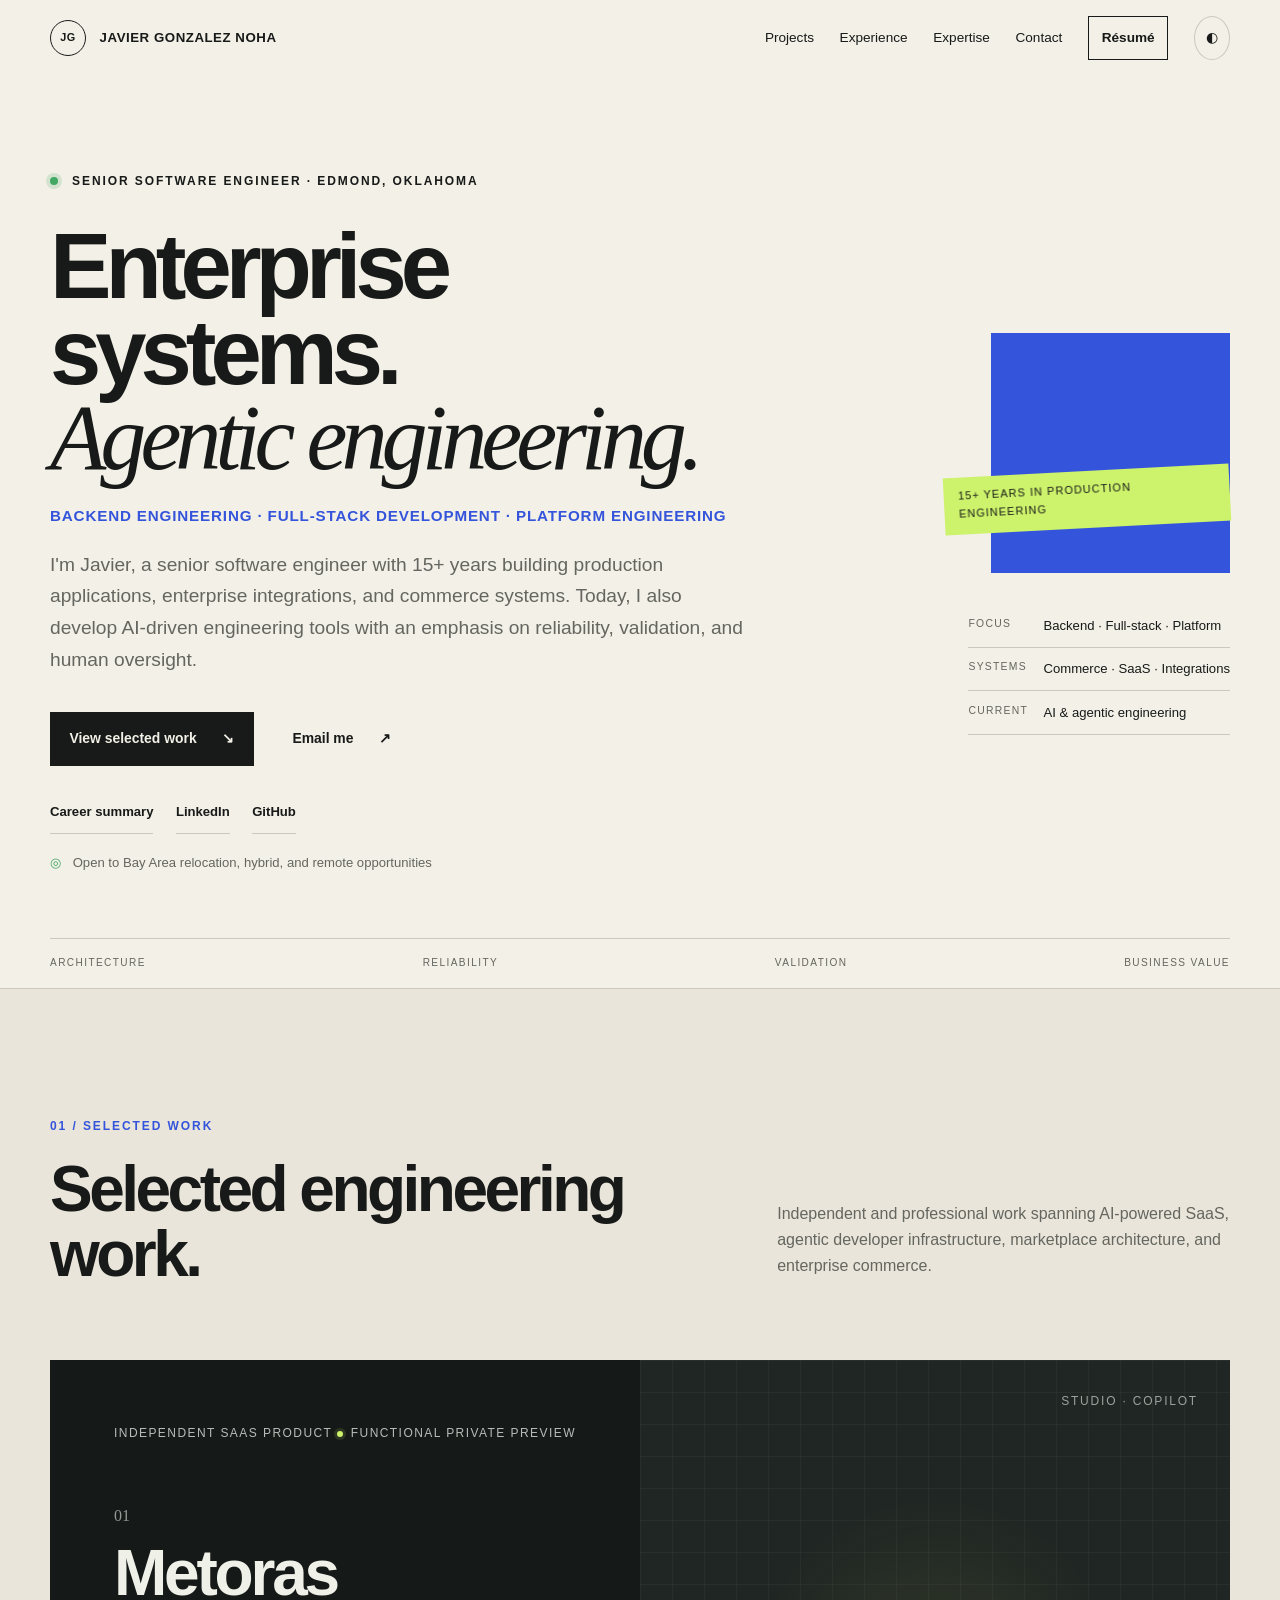
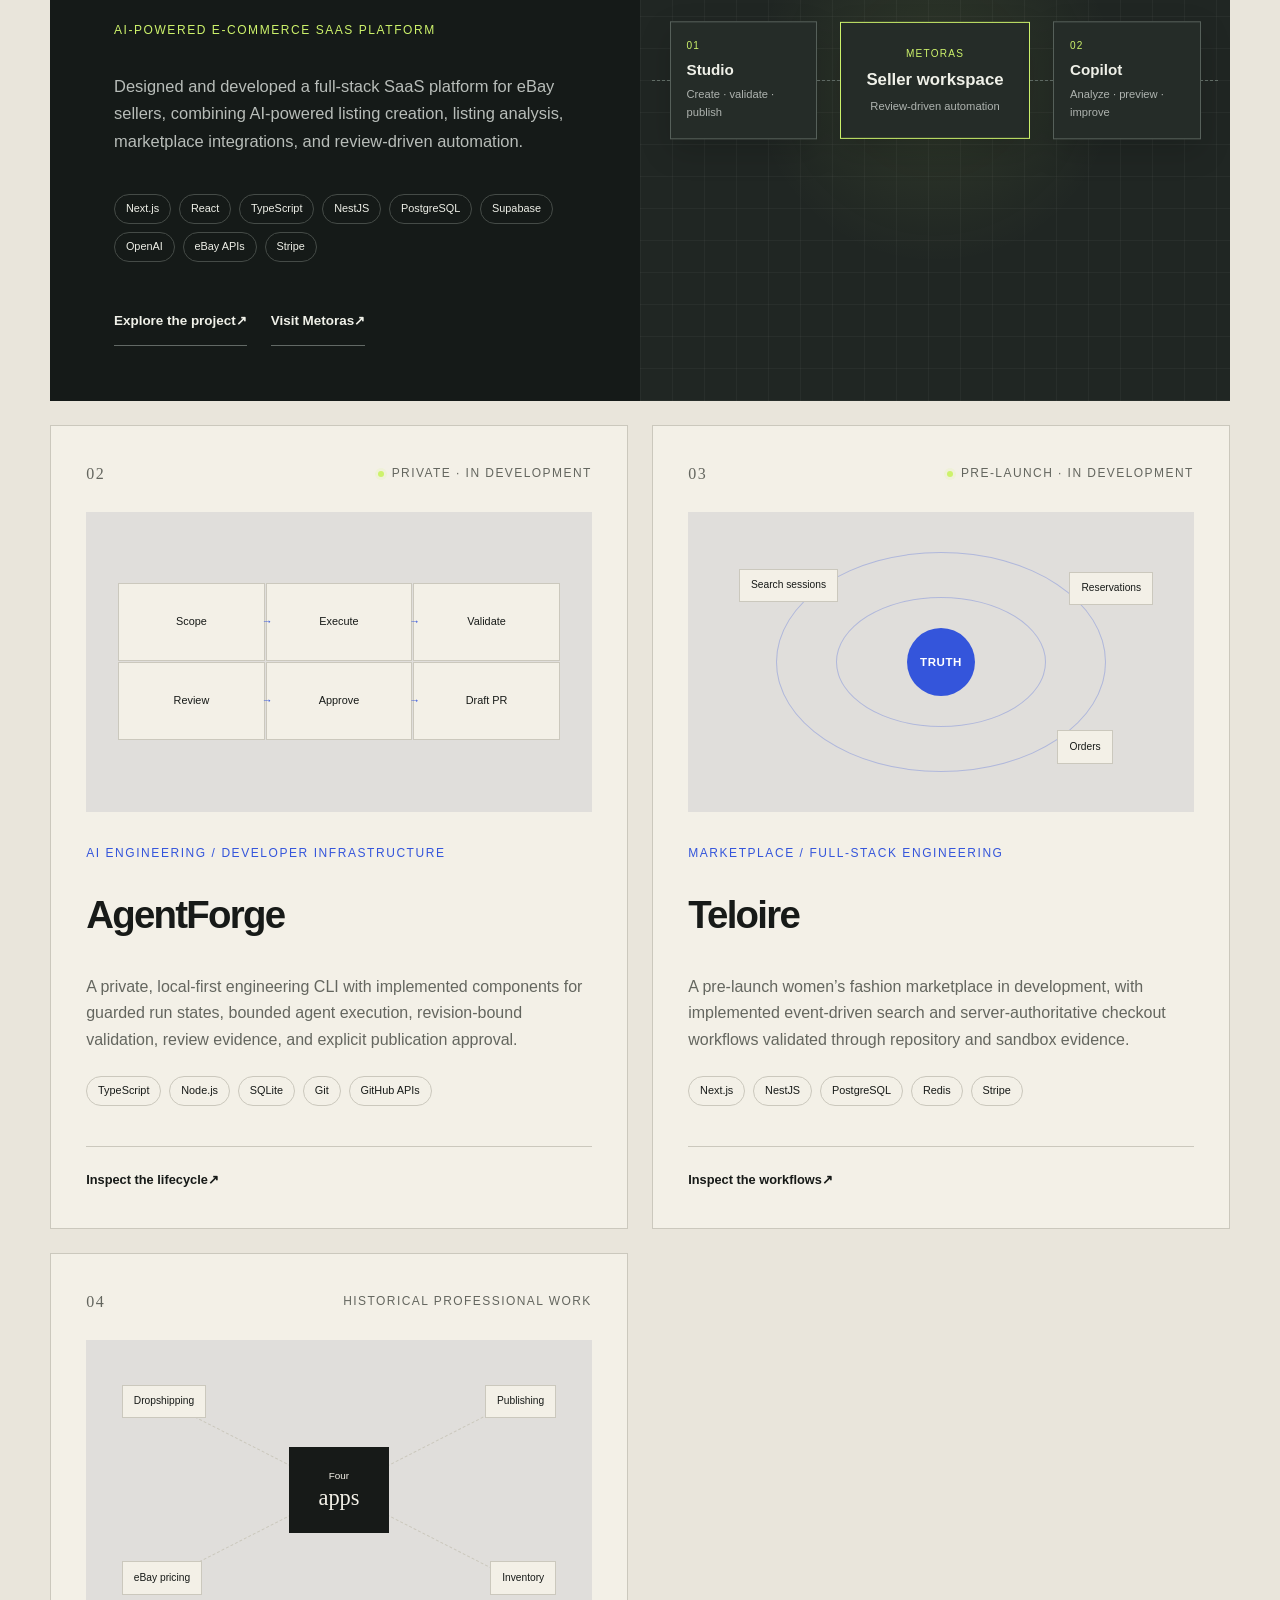
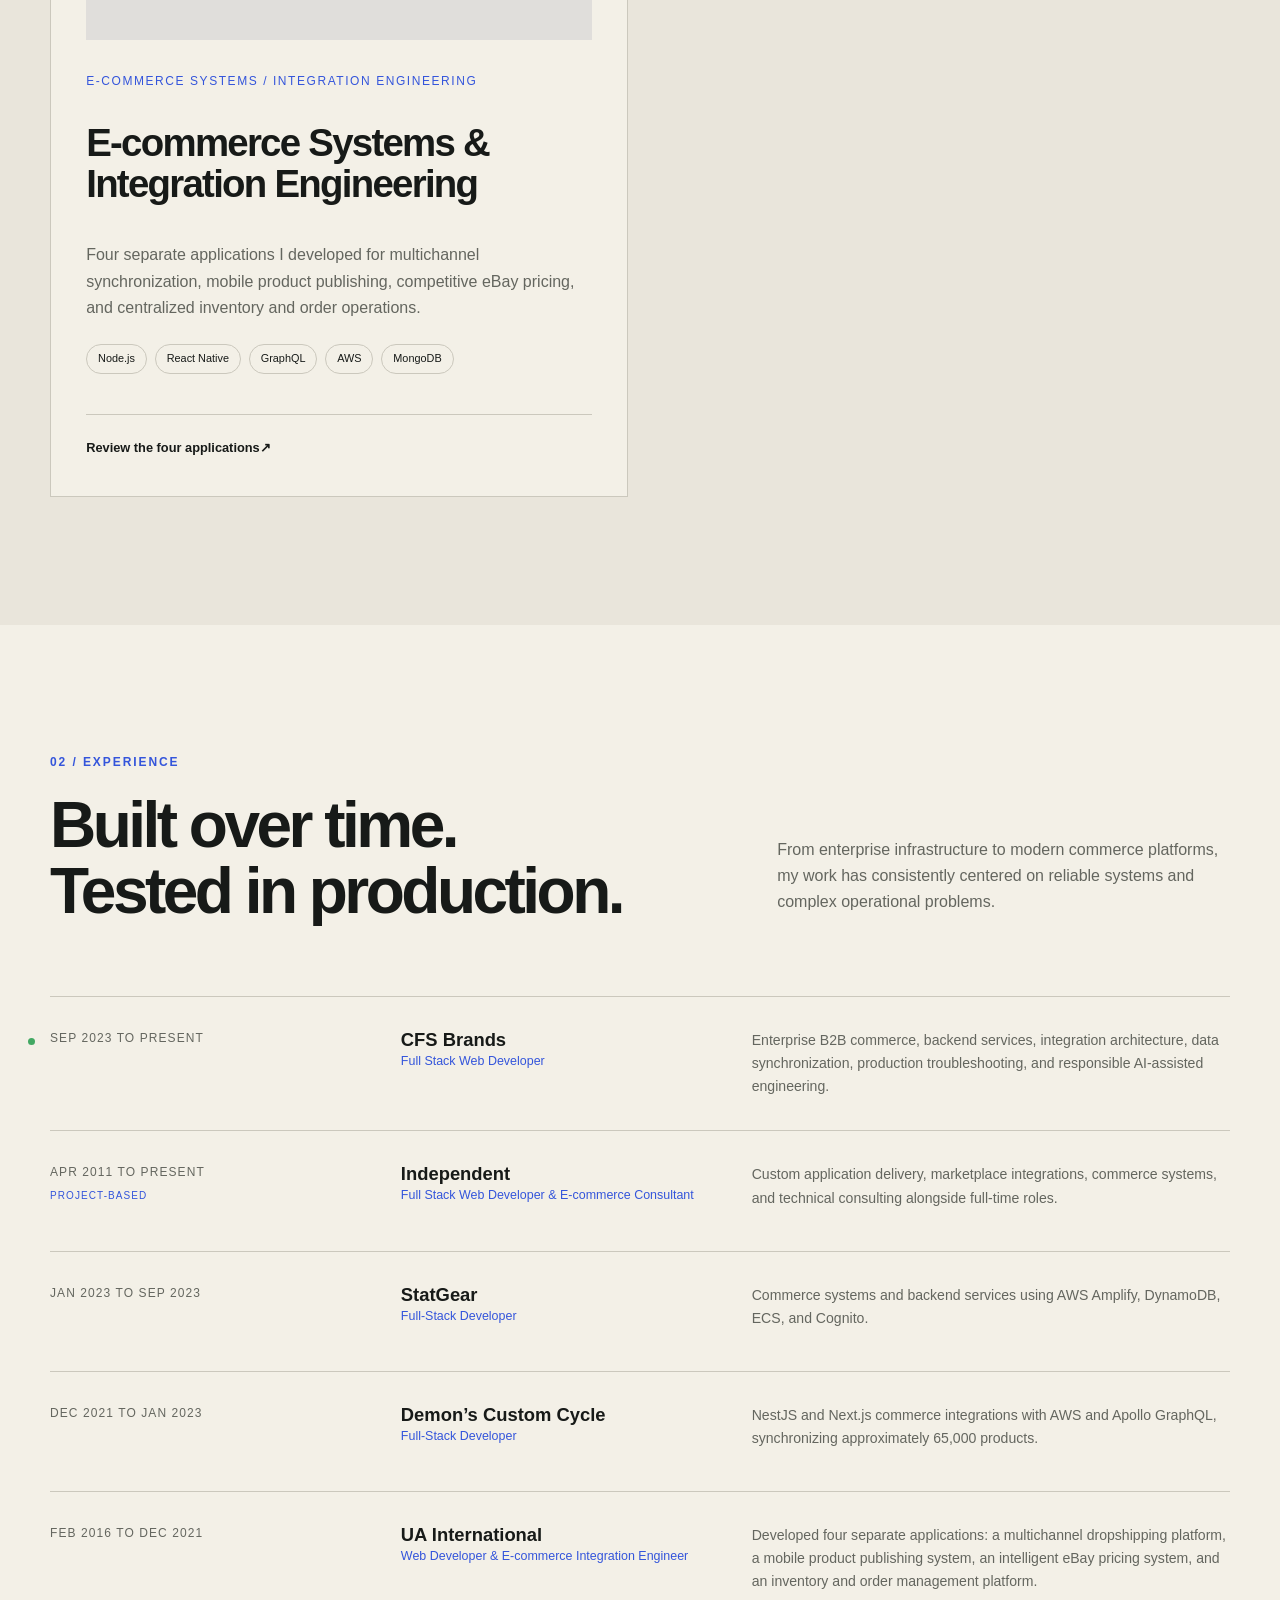
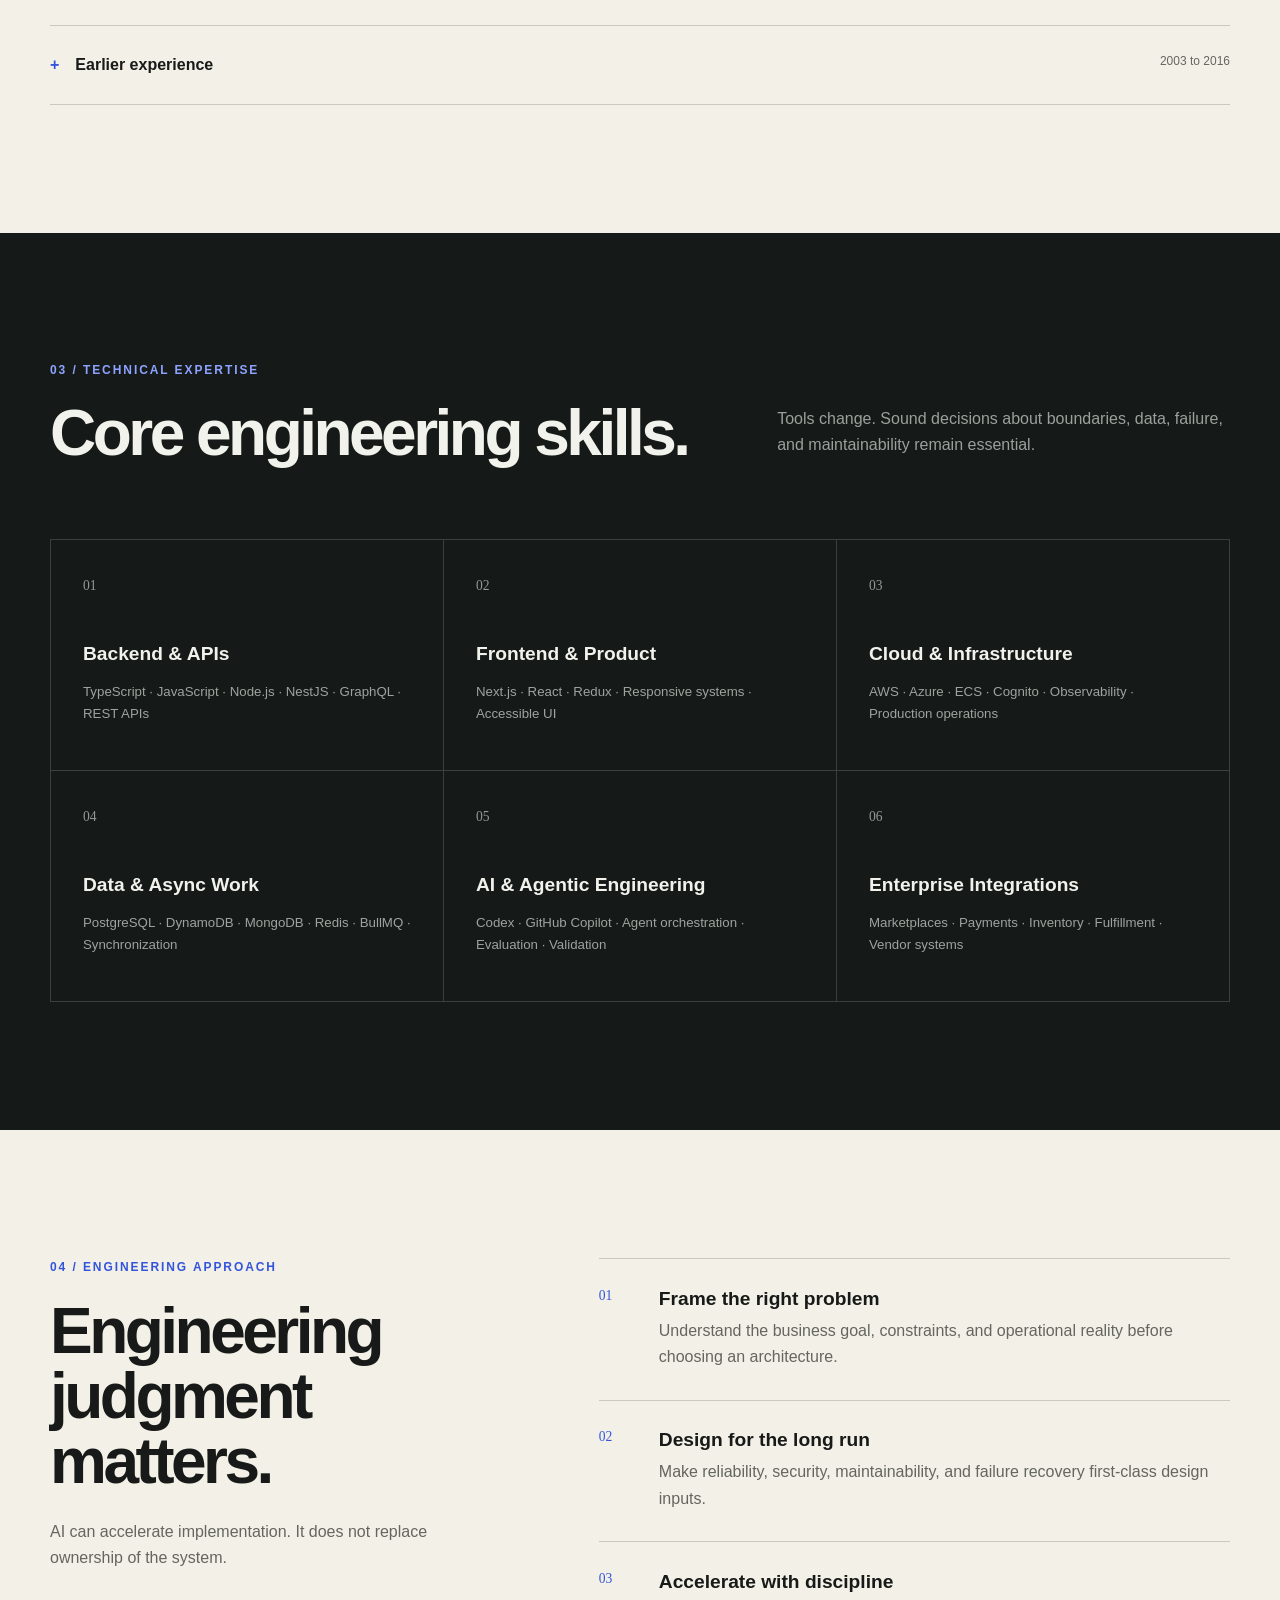
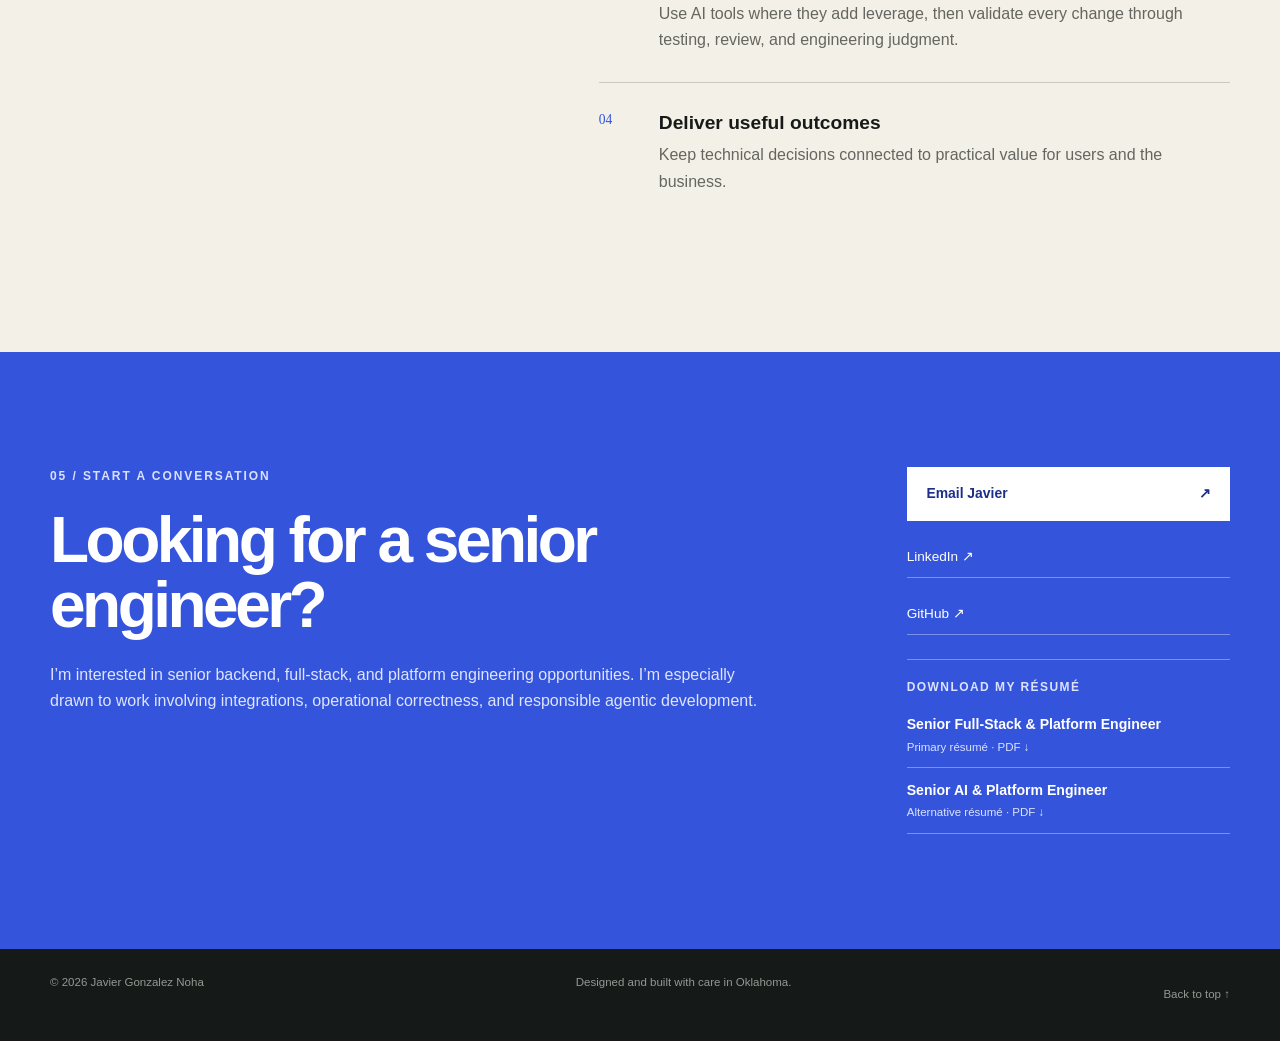
==== commit d7bd5a61: "feat(portfolio): add Metoras case study and finalize project design" ====
--- a/index.html
+++ b/index.html
@@ -4,8 +4,22 @@
   <meta charset="utf-8"><meta name="viewport" content="width=device-width, initial-scale=1">
   <title>Javier Gonzalez Noha | Senior Software Engineer</title>
   <meta name="description" content="Senior software engineer specializing in backend architecture, full-stack systems, enterprise integrations, and AI-assisted engineering."><meta name="author" content="Javier Gonzalez Noha"><meta name="theme-color" content="#f4f1e8">
-  <link rel="canonical" href="https://jagnoha.github.io/"><link rel="icon" href="assets/favicon.svg" type="image/svg+xml"><link rel="stylesheet" href="assets/css/site.css">
-  <meta property="og:type" content="website"><meta property="og:title" content="Javier Gonzalez Noha | Senior Software Engineer"><meta property="og:description" content="Enterprise commerce, platform integrations, and reliable AI-assisted engineering."><meta property="og:url" content="https://jagnoha.github.io/"><meta property="og:image" content="https://jagnoha.github.io/images/face.webp"><meta name="twitter:card" content="summary">
+  <link rel="canonical" href="https://jagnoha.github.io/"><link rel="icon" href="assets/favicon.svg" type="image/svg+xml"><link rel="stylesheet" href="assets/css/site.css?v=20261022">
+  <meta property="og:type" content="website">
+  <meta property="og:title" content="Javier Gonzalez Noha | Senior Software Engineer">
+  <meta property="og:description" content="Enterprise commerce, platform integrations, and reliable AI-assisted engineering.">
+  <meta property="og:url" content="https://jagnoha.github.io/">
+  <meta property="og:image" content="https://jagnoha.github.io/assets/social-preview.png">
+  <meta property="og:image:secure_url" content="https://jagnoha.github.io/assets/social-preview.png">
+  <meta property="og:image:type" content="image/png">
+  <meta property="og:image:width" content="1200">
+  <meta property="og:image:height" content="630">
+  <meta property="og:image:alt" content="Javier Gonzalez Noha, Senior Software Engineer specializing in backend, full-stack, and AI engineering">
+  <meta name="twitter:card" content="summary_large_image">
+  <meta name="twitter:title" content="Javier Gonzalez Noha | Senior Software Engineer">
+  <meta name="twitter:description" content="Enterprise commerce, platform integrations, and reliable AI-assisted engineering.">
+  <meta name="twitter:image" content="https://jagnoha.github.io/assets/social-preview.png">
+  <meta name="twitter:image:alt" content="Javier Gonzalez Noha, Senior Software Engineer specializing in backend, full-stack, and AI engineering">
   <script type="application/ld+json">{"@context":"https://schema.org","@type":"Person","name":"Javier Gonzalez Noha","url":"https://jagnoha.github.io/","image":"https://jagnoha.github.io/images/face.webp","jobTitle":"Senior Software Engineer","address":{"@type":"PostalAddress","addressLocality":"Edmond","addressRegion":"Oklahoma","addressCountry":"US"},"sameAs":["https://github.com/jagnoha","https://www.linkedin.com/in/javier-gonzalez-noha-663a89b1/"],"knowsAbout":["Backend architecture","Full-stack engineering","Enterprise integrations","AI-assisted software engineering"]}</script>
 </head>
 <body>
@@ -22,13 +36,14 @@
     </div><div class="shell hero-note" aria-hidden="true"><span>Architecture</span><span>Reliability</span><span>Validation</span><span>Business value</span></div></section>
 
     <section class="section projects" id="projects"><div class="shell">
-      <div class="section-heading reveal"><div><p class="kicker">01 / Selected work</p><h2>Selected engineering work.</h2></div><p>Independent and professional work spanning agentic developer infrastructure, marketplace architecture, and enterprise commerce.</p></div>
-      <article class="project-feature project-dark reveal"><div class="project-content"><div class="project-meta"><span>Independent project</span><span class="status"><i></i> Private · In development</span></div><p class="project-index">01</p><h3>AgentForge</h3><p class="project-type">AI Engineering / Developer Infrastructure</p><p>A private, local-first engineering CLI with implemented components for guarded run states, bounded agent execution, revision-bound validation, immutable review evidence, explicit publication approval, and recoverable draft-PR publication.</p><ul class="tag-list" aria-label="Technologies"><li>TypeScript</li><li>Node.js</li><li>SQLite</li><li>Git</li><li>GitHub APIs</li></ul><a class="project-link" href="projects/agentforge.html">Inspect the lifecycle and evidence <span aria-hidden="true">↗</span></a></div>
-        <div class="agent-diagram" role="img" aria-label="AgentForge component lifecycle: scoped task, bounded execution, revision-bound validation, verified review package, human approval, then draft pull request publication; the complete workflow remains in development"><div class="diagram-label">Evidence-bound lifecycle</div><div class="flow-node node-task"><small>01</small><strong>Scoped task</strong><span>Persisted intent</span></div><div class="flow-line line-one"></div><div class="flow-node node-run"><small>02</small><strong>Execution</strong><span>Bounded attempt</span></div><div class="flow-line line-two"></div><div class="flow-node node-check"><small>03</small><strong>Validation</strong><span>Revision evidence</span></div><div class="flow-line line-three"></div><div class="flow-node node-review"><small>04–06</small><strong>Review → approval → draft PR</strong><span>Separate boundaries</span></div></div>
+      <div class="section-heading reveal"><div><p class="kicker">01 / Selected work</p><h2>Selected engineering work.</h2></div><p>Independent and professional work spanning AI-powered SaaS, agentic developer infrastructure, marketplace architecture, and enterprise commerce.</p></div>
+      <article class="project-feature project-dark reveal"><div class="project-content"><div class="project-meta"><span>Independent SaaS product</span><span class="status"><i></i> Functional private preview</span></div><p class="project-index">01</p><h3>Metoras</h3><p class="project-type">AI-Powered E-commerce SaaS Platform</p><p>Designed and developed a full-stack SaaS platform for eBay sellers, combining AI-powered listing creation, listing analysis, marketplace integrations, and review-driven automation.</p><ul class="tag-list" aria-label="Technologies"><li>Next.js</li><li>React</li><li>TypeScript</li><li>NestJS</li><li>PostgreSQL</li><li>Supabase</li><li>OpenAI</li><li>eBay APIs</li><li>Stripe</li></ul><div class="feature-links"><a class="project-link" href="projects/metoras.html">Explore the project <span aria-hidden="true">↗</span></a><a class="project-link" href="https://metoras.com" target="_blank" rel="noopener">Visit Metoras <span class="sr-only">(opens in new tab)</span> <span aria-hidden="true">↗</span></a></div></div>
+        <div class="metoras-visual" role="img" aria-label="Metoras connects two product workflows: Studio for creating listings and Copilot for reviewing and optimizing live listings"><div class="diagram-label">Studio · Copilot</div><div class="metoras-core"><small>Metoras</small><strong>Seller workspace</strong><span>Review-driven automation</span></div><div class="metoras-node metoras-studio"><small>01</small><strong>Studio</strong><span>Create · validate · publish</span></div><div class="metoras-node metoras-copilot"><small>02</small><strong>Copilot</strong><span>Analyze · preview · improve</span></div></div>
       </article>
       <div class="project-grid">
-        <article class="project-card reveal"><div class="card-top"><span class="card-number">02</span><span class="status"><i></i> Pre-launch · In development</span></div><div class="commerce-visual" role="img" aria-label="Implemented Teloire components connecting canonical listings to search sessions, checkout reservations, and immutable orders"><span class="orbit orbit-a"></span><span class="orbit orbit-b"></span><span class="commerce-core">Truth</span><span class="commerce-node n1">Search sessions</span><span class="commerce-node n2">Reservations</span><span class="commerce-node n3">Orders</span></div><p class="project-type">Marketplace / Full-Stack Engineering</p><h3>Teloire</h3><p>A pre-launch women’s fashion marketplace in development, with implemented event-driven search and server-authoritative checkout workflows validated through repository and sandbox evidence.</p><ul class="tag-list"><li>Next.js</li><li>NestJS</li><li>PostgreSQL</li><li>Redis</li><li>Stripe</li></ul><div class="card-links"><a href="projects/teloire.html">Inspect the workflows <span aria-hidden="true">↗</span></a></div></article>
-        <article class="project-card reveal"><div class="card-top"><span class="card-number">03</span><span class="status muted">Historical professional work</span></div><div class="integration-visual" role="img" aria-label="Four separate UA International applications: multichannel dropshipping, product publishing, intelligent eBay pricing, and inventory and order management"><span class="hub">Four<br><b>apps</b></span><span class="spoke s1">Dropshipping</span><span class="spoke s2">Publishing</span><span class="spoke s3">eBay pricing</span><span class="spoke s4">Inventory</span></div><p class="project-type">E-commerce Systems / Integration Engineering</p><h3>E-commerce Systems &amp; Integration Engineering</h3><p>Four separate applications I developed for multichannel synchronization, mobile product publishing, competitive eBay pricing, and centralized inventory and order operations.</p><ul class="tag-list"><li>Node.js</li><li>React Native</li><li>GraphQL</li><li>AWS</li><li>MongoDB</li></ul><div class="card-links"><a href="projects/commerce-platform.html">Review the four applications <span aria-hidden="true">↗</span></a></div></article>
+        <article class="project-card reveal"><div class="card-top"><span class="card-number">02</span><span class="status"><i></i> Private · In development</span></div><div class="compact-lifecycle" role="img" aria-label="AgentForge evidence-bound lifecycle from scoped task through validation and human-approved draft pull request publication"><span>Scope</span><span>Execute</span><span>Validate</span><span>Review</span><span>Approve</span><span>Draft PR</span></div><p class="project-type">AI Engineering / Developer Infrastructure</p><h3>AgentForge</h3><p>A private, local-first engineering CLI with implemented components for guarded run states, bounded agent execution, revision-bound validation, review evidence, and explicit publication approval.</p><ul class="tag-list"><li>TypeScript</li><li>Node.js</li><li>SQLite</li><li>Git</li><li>GitHub APIs</li></ul><div class="card-links"><a href="projects/agentforge.html">Inspect the lifecycle <span aria-hidden="true">↗</span></a></div></article>
+        <article class="project-card reveal"><div class="card-top"><span class="card-number">03</span><span class="status"><i></i> Pre-launch · In development</span></div><div class="commerce-visual" role="img" aria-label="Implemented Teloire components connecting canonical listings to search sessions, checkout reservations, and immutable orders"><span class="orbit orbit-a"></span><span class="orbit orbit-b"></span><span class="commerce-core">Truth</span><span class="commerce-node n1">Search sessions</span><span class="commerce-node n2">Reservations</span><span class="commerce-node n3">Orders</span></div><p class="project-type">Marketplace / Full-Stack Engineering</p><h3>Teloire</h3><p>A pre-launch women’s fashion marketplace in development, with implemented event-driven search and server-authoritative checkout workflows validated through repository and sandbox evidence.</p><ul class="tag-list"><li>Next.js</li><li>NestJS</li><li>PostgreSQL</li><li>Redis</li><li>Stripe</li></ul><div class="card-links"><a href="projects/teloire.html">Inspect the workflows <span aria-hidden="true">↗</span></a></div></article>
+        <article class="project-card reveal"><div class="card-top"><span class="card-number">04</span><span class="status muted">Historical professional work</span></div><div class="integration-visual" role="img" aria-label="Four separate UA International applications: multichannel dropshipping, product publishing, intelligent eBay pricing, and inventory and order management"><span class="hub">Four<br><b>apps</b></span><span class="spoke s1">Dropshipping</span><span class="spoke s2">Publishing</span><span class="spoke s3">eBay pricing</span><span class="spoke s4">Inventory</span></div><p class="project-type">E-commerce Systems / Integration Engineering</p><h3>E-commerce Systems &amp; Integration Engineering</h3><p>Four separate applications I developed for multichannel synchronization, mobile product publishing, competitive eBay pricing, and centralized inventory and order operations.</p><ul class="tag-list"><li>Node.js</li><li>React Native</li><li>GraphQL</li><li>AWS</li><li>MongoDB</li></ul><div class="card-links"><a href="projects/commerce-platform.html">Review the four applications <span aria-hidden="true">↗</span></a></div></article>
       </div>
     </div></section>
 
@@ -50,6 +65,6 @@
     <section class="contact" id="contact"><div class="shell contact-grid reveal"><div><p class="kicker">05 / Start a conversation</p><h2>Looking for a senior engineer?</h2><p>I’m interested in senior backend, full-stack, and platform engineering opportunities. I’m especially drawn to work involving integrations, operational correctness, and responsible agentic development.</p></div><div class="contact-actions"><a class="button light" href="mailto:gonzalezjaaa@gmail.com">Email Javier <span aria-hidden="true">↗</span></a><a href="https://www.linkedin.com/in/javier-gonzalez-noha-663a89b1/" target="_blank" rel="noopener">LinkedIn <span class="sr-only">(opens in new tab)</span> ↗</a><a href="https://github.com/jagnoha" target="_blank" rel="noopener">GitHub <span class="sr-only">(opens in new tab)</span> ↗</a><div class="resume-downloads" aria-labelledby="resume-downloads-heading"><h3 id="resume-downloads-heading">Download my résumé</h3><a href="assets/resumes/senior-full-stack-platform.pdf" download="Javier-Gonzalez-Noha-Senior-Full-Stack-Platform-Engineer.pdf"><strong>Senior Full-Stack &amp; Platform Engineer</strong><span>Primary résumé · PDF <span aria-hidden="true">↓</span></span></a><a href="assets/resumes/senior-ai-platform.pdf" download="Javier-Gonzalez-Noha-Senior-AI-Platform-Engineer.pdf"><strong>Senior AI &amp; Platform Engineer</strong><span>Alternative résumé · PDF <span aria-hidden="true">↓</span></span></a></div></div></div></section>
   </main>
   <footer class="site-footer"><div class="shell"><p>© <span data-year></span> Javier Gonzalez Noha</p><p>Designed and built with care in Oklahoma.</p><a href="#top">Back to top ↑</a></div></footer>
-  <script src="assets/js/site.js" defer></script>
+  <script src="assets/js/site.js?v=20261022" defer></script>
 </body>
 </html>
--- a/assets/css/site.css
+++ b/assets/css/site.css
@@ -47,3 +47,10 @@
 
 /* Keep the responsive portrait wrapper dimensionally equivalent to the former img. */
 .portrait-wrap picture{position:relative;display:block;width:100%;height:100%}
+
+/* Metoras project visuals and case study */
+.feature-links{display:flex;flex-wrap:wrap;gap:1.5rem;margin-top:auto}.feature-links .project-link{margin-top:0}.metoras-visual{position:relative;min-height:610px;overflow:hidden;background:#202623;background-image:radial-gradient(circle at center,rgba(205,242,107,.09),transparent 42%),linear-gradient(rgba(255,255,255,.035) 1px,transparent 1px),linear-gradient(90deg,rgba(255,255,255,.035) 1px,transparent 1px);background-size:auto,32px 32px,32px 32px}.metoras-visual:before,.metoras-visual:after{content:'';position:absolute;left:50%;top:50%;width:48%;border-top:1px dashed #647069;transform-origin:left}.metoras-visual:before{transform:rotate(180deg)}.metoras-visual:after{transform:rotate(0)}.metoras-core,.metoras-node{position:absolute;z-index:2;border:1px solid #56605a;background:#252c28;box-shadow:0 12px 30px rgba(0,0,0,.15)}.metoras-core{left:50%;top:50%;width:190px;padding:1.4rem;transform:translate(-50%,-50%);border-color:var(--acid);text-align:center}.metoras-core small,.metoras-core strong,.metoras-core span,.metoras-node small,.metoras-node strong,.metoras-node span{display:block}.metoras-core small,.metoras-node small{color:var(--acid);font-size:.63rem;letter-spacing:.12em;text-transform:uppercase}.metoras-core strong{margin:.45rem 0;font:600 1.05rem var(--display)}.metoras-core span,.metoras-node span{color:#aeb3af;font-size:.7rem}.metoras-node{top:50%;width:clamp(145px,25%,180px);padding:1rem;transform:translateY(-50%)}.metoras-node strong{margin:.4rem 0;font:600 .95rem var(--display)}.metoras-studio{left:5%}.metoras-copilot{right:5%}
+.compact-lifecycle{display:grid;grid-template-columns:repeat(3,1fr);gap:1px;height:300px;margin:1.5rem 0 2rem;padding:2rem;background:color-mix(in srgb,var(--accent) 5%,var(--paper-2));align-content:center}.compact-lifecycle span{position:relative;display:grid;place-items:center;min-height:78px;padding:.7rem;border:1px solid var(--line);background:var(--paper);font-size:.68rem;text-align:center}.compact-lifecycle span:not(:nth-child(3n)):after{content:'→';position:absolute;z-index:2;right:-.55rem;color:var(--accent)}
+.detail-cta{margin-top:1.4rem}.inline-link{text-decoration:underline;text-underline-offset:.2em}.product-workflows{display:grid;grid-template-columns:repeat(2,minmax(0,1fr));gap:clamp(1rem,2vw,1.5rem)}.workflow-card{position:relative;min-width:0;padding:clamp(2rem,4vw,3rem);border:1px solid var(--line);background:var(--paper);box-shadow:0 12px 30px rgba(22,26,24,.045)}.workflow-card:before{content:'';position:absolute;inset:-1px -1px auto;height:3px;background:var(--accent)}.workflow-card-top{display:flex;align-items:center;justify-content:space-between}.workflow-icon{display:grid;width:2.5rem;height:2.5rem;place-items:center;border:1px solid var(--line);border-radius:50%;background:var(--paper-2);color:var(--accent);font-size:1.15rem}.workflow-number,.highlight-grid article>span,.highlight-meta>span{color:var(--accent);font-size:.74rem;letter-spacing:.1em;text-transform:uppercase}.workflow-card h3{margin:1.5rem 0 .55rem;font:600 clamp(1.8rem,3vw,2.25rem) var(--display)}.workflow-card>p{min-height:3rem;margin-bottom:1.4rem;color:var(--muted);font-size:.92rem}.workflow-capabilities{display:flex;flex-wrap:wrap;gap:.5rem}.workflow-capabilities span{padding:.38rem .62rem;border:1px solid var(--line);border-radius:999px;background:var(--paper-2);font-size:.72rem;line-height:1.35}.workflow-copilot:before{background:#42a863}.workflow-copilot .workflow-icon{color:#2f8650}
+.metoras-architecture{--system-surface:#202623;--system-surface-frontend:#242b27;--system-surface-api:#202a29;--system-surface-worker:#282925;--system-surface-data:#22282e;--system-surface-integrations:#28252b;--system-border:#59635c;--system-connector:#8b958e;--system-copy:#d9dcd8;overflow:hidden}.system-map{width:100%;margin:4rem 0 0}.system-card{position:relative;min-width:0;padding:clamp(1.35rem,2.5vw,2rem);overflow:hidden;border:1px solid var(--system-border);border-radius:14px;background:var(--system-surface);box-shadow:0 16px 38px rgba(0,0,0,.14)}.system-card:before{content:'';position:absolute;inset:0 0 auto;height:3px;background:#8ea3ff}.system-card-label,.system-group-label{margin:0;color:#a9b8ff;font-size:.72rem;font-weight:600;letter-spacing:.12em;text-transform:uppercase}.system-card h3{margin:.65rem 0 0;font:600 clamp(1.35rem,2.5vw,1.8rem)/1.15 var(--display);color:#f1f1eb}.system-card-summary{margin:.65rem 0 1.35rem;color:#b8bdb9;font-size:.84rem}.system-tags{display:flex;flex-wrap:wrap;gap:.5rem}.system-tags span{padding:.38rem .62rem;border:1px solid color-mix(in srgb,var(--system-border) 78%,transparent);border-radius:999px;background:rgba(255,255,255,.035);color:var(--system-copy);font-size:.74rem;line-height:1.35}.system-frontend{width:calc((100% - 5rem)/2);background:linear-gradient(145deg,rgba(142,163,255,.09),transparent 55%),var(--system-surface-frontend)}.system-frontend:before{background:#8ea3ff}.system-runtime-group{position:relative;display:grid;grid-template-columns:minmax(0,1fr) 5rem minmax(0,1fr);align-items:stretch}.system-group-label{grid-column:1/-1;margin-bottom:.85rem}.system-api{background:linear-gradient(145deg,rgba(104,205,193,.08),transparent 55%),var(--system-surface-api)}.system-api:before{background:#68cdc1}.system-worker{background:linear-gradient(145deg,rgba(205,242,107,.07),transparent 55%),var(--system-surface-worker)}.system-worker:before{background:var(--acid)}.system-job-connector{position:relative;display:flex;align-items:center;justify-content:center;min-width:0;color:var(--acid)}.system-job-connector:before{content:'';width:100%;border-top:1px solid var(--system-connector)}.system-job-connector:after{content:'→';margin-left:-.15rem;font-weight:700}.system-job-connector span,.system-vertical-connector span,.system-shared-connector span{position:absolute;z-index:2;padding:.2rem .5rem;border-radius:999px;background:var(--dark);color:#c3c8c4;font-size:.65rem;letter-spacing:.05em;white-space:nowrap}.system-job-connector span{transform:translateY(-1rem)}.system-vertical-connector{position:relative;display:flex;width:calc((100% - 5rem)/2);height:76px;align-items:center;justify-content:center}.system-vertical-connector:before{content:'';height:100%;border-left:1px solid var(--system-connector)}.system-vertical-connector:after{content:'↓';position:absolute;bottom:-.25rem;color:var(--acid);font-weight:700}.system-shared-connector{position:relative;display:flex;height:96px;align-items:center;justify-content:center}.system-shared-connector:before{content:'';position:absolute;inset:0 calc(25% - 1.25rem);border-right:1px solid var(--system-connector);border-left:1px solid var(--system-connector);background:linear-gradient(var(--system-connector),var(--system-connector)) center/100% 1px no-repeat}.system-shared-connector span{top:calc(50% - .78rem)}.system-services{display:grid;grid-template-columns:repeat(2,minmax(0,1fr));gap:5rem}.system-data{background:linear-gradient(145deg,rgba(108,153,214,.09),transparent 55%),var(--system-surface-data)}.system-data:before{background:#6c99d6}.system-integrations{background:linear-gradient(145deg,rgba(202,139,214,.08),transparent 55%),var(--system-surface-integrations)}.system-integrations:before{background:#ca8bd6}[data-theme="dark"] .metoras-architecture{--system-surface:#1d2320;--system-surface-frontend:#222925;--system-surface-api:#1e2827;--system-surface-worker:#262722;--system-surface-data:#20262c;--system-surface-integrations:#262329;--system-border:#667069;--system-connector:#98a29b}.highlight-grid{display:grid;grid-template-columns:repeat(2,minmax(0,1fr));gap:1rem}.highlight-grid article{position:relative;min-width:0;padding:2rem;border:1px solid var(--line);background:var(--paper)}.highlight-grid .highlight-featured{grid-column:1/-1;padding:clamp(2rem,4vw,3rem);border-color:color-mix(in srgb,var(--accent) 55%,var(--line));background:linear-gradient(120deg,color-mix(in srgb,var(--accent) 9%,var(--paper)),var(--paper) 68%)}.highlight-featured:before{content:'';position:absolute;inset:-1px auto -1px -1px;width:4px;background:var(--accent)}.highlight-meta{display:flex;align-items:center;justify-content:space-between;gap:1rem}.highlight-meta strong{padding:.3rem .6rem;border:1px solid color-mix(in srgb,var(--accent) 45%,var(--line));border-radius:999px;color:var(--accent);font-size:.68rem;letter-spacing:.1em;text-transform:uppercase}.highlight-grid h3{margin:2rem 0 .7rem;font:600 1.15rem var(--display)}.highlight-featured h3{max-width:760px;margin-top:1.5rem;font-size:clamp(1.5rem,3vw,2.2rem)}.highlight-grid p{margin:0;color:var(--muted);font-size:.84rem}.highlight-featured p{max-width:800px;font-size:.92rem}
+@media(max-width:680px){.feature-links{width:100%;gap:.75rem}.feature-links .project-link{width:100%;justify-content:space-between}.metoras-visual{min-height:430px}.metoras-visual:before,.metoras-visual:after{width:30%}.metoras-visual:before{transform:rotate(-90deg)}.metoras-visual:after{transform:rotate(90deg)}.metoras-core{width:160px}.metoras-node{left:50%;right:auto;top:auto;width:160px;padding:.75rem;transform:translateX(-50%)}.metoras-studio{top:12%}.metoras-copilot{bottom:10%}.compact-lifecycle{height:240px;padding:1rem}.product-workflows,.highlight-grid{grid-template-columns:1fr}.product-workflows article,.highlight-grid article{padding:1.4rem}.workflow-card>p{min-height:0}.highlight-grid article:last-child{grid-column:auto}.detail-cta{width:100%}.system-map{margin-top:3rem}.system-frontend,.system-vertical-connector{width:100%}.system-runtime-group,.system-services{grid-template-columns:1fr}.system-group-label{margin-bottom:1rem;text-align:left}.system-job-connector{height:68px}.system-job-connector:before{width:auto;height:100%;border-top:0;border-left:1px solid var(--system-connector)}.system-job-connector:after{content:'↓';position:absolute;bottom:-.2rem;margin:0}.system-job-connector span{transform:none}.system-shared-connector{height:82px}.system-shared-connector:before{inset:0 auto;border:0;border-left:1px solid var(--system-connector);background:none}.system-shared-connector:after{content:'↓';position:absolute;bottom:-.25rem;color:var(--acid);font-weight:700}.system-shared-connector span{top:calc(50% - .78rem)}.system-services{gap:1rem}.system-services .system-card+.system-card{margin-top:.25rem}.system-tags span{font-size:.76rem}}
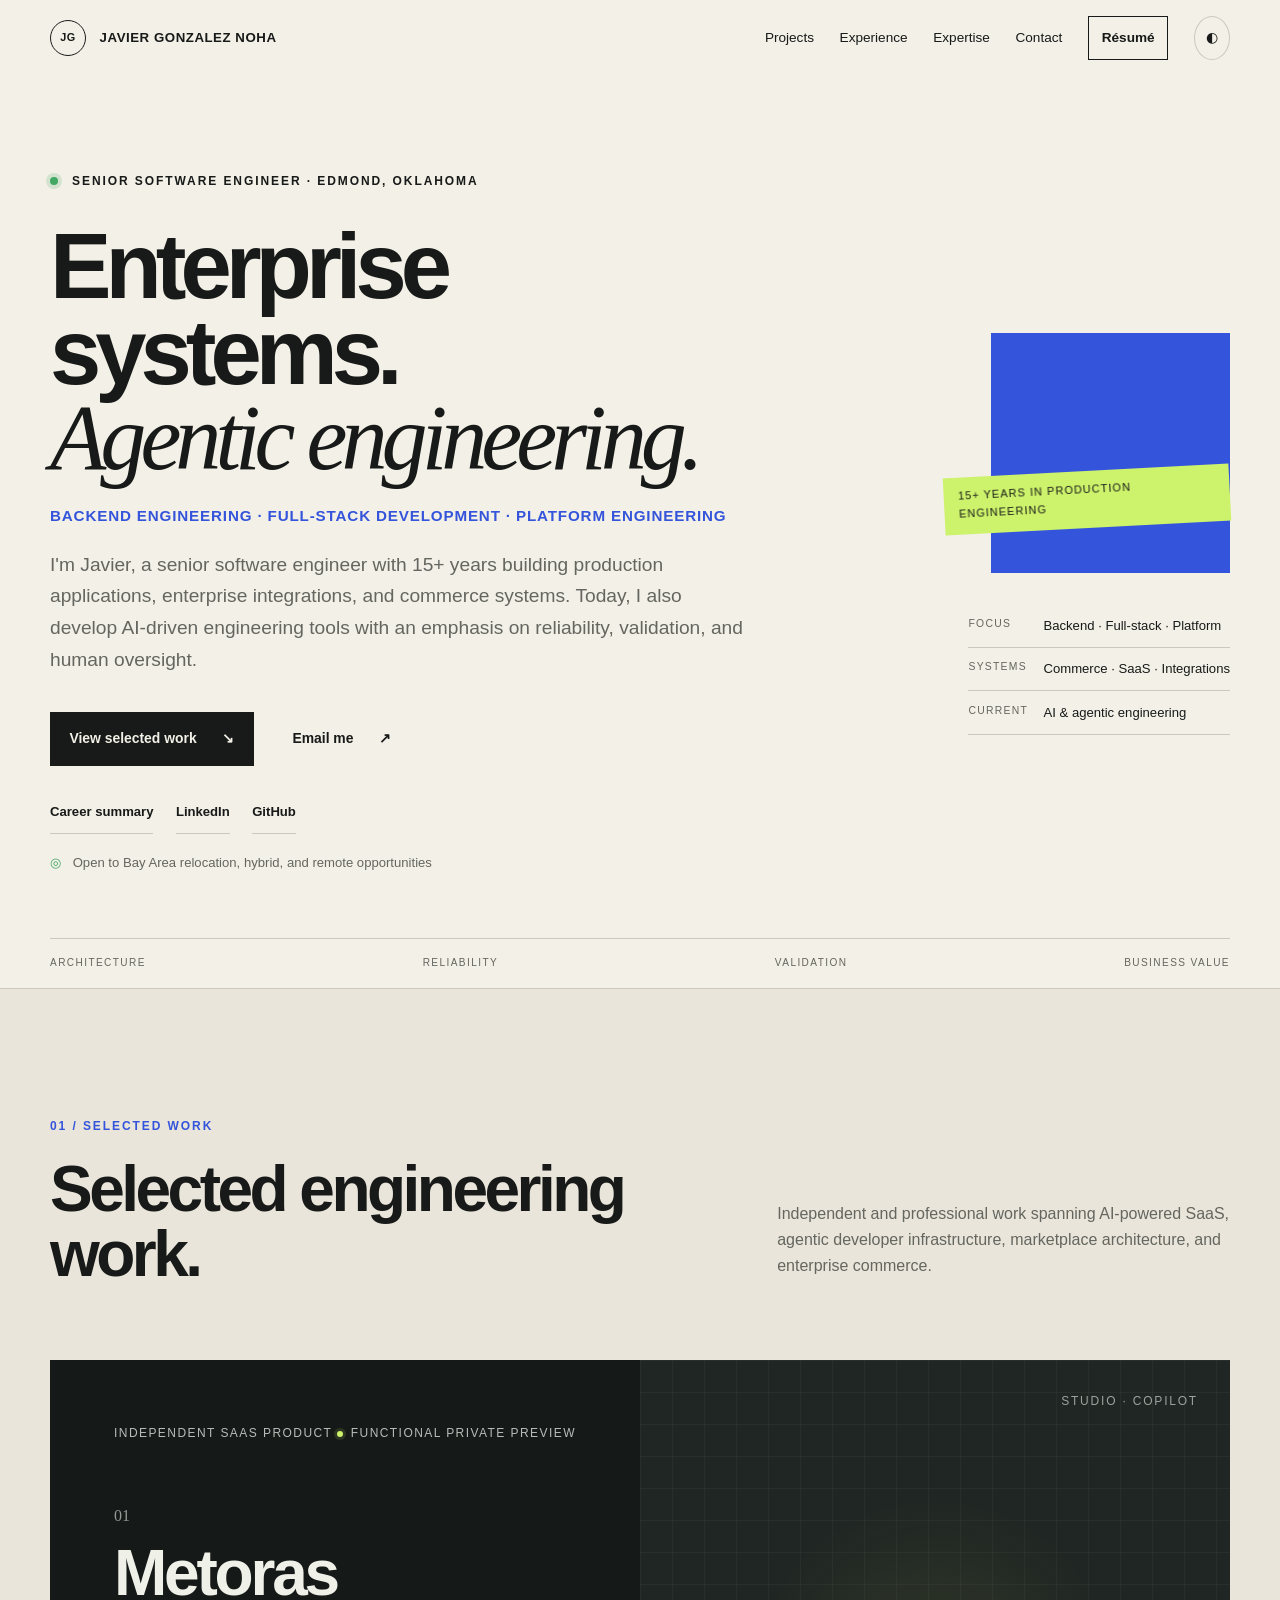
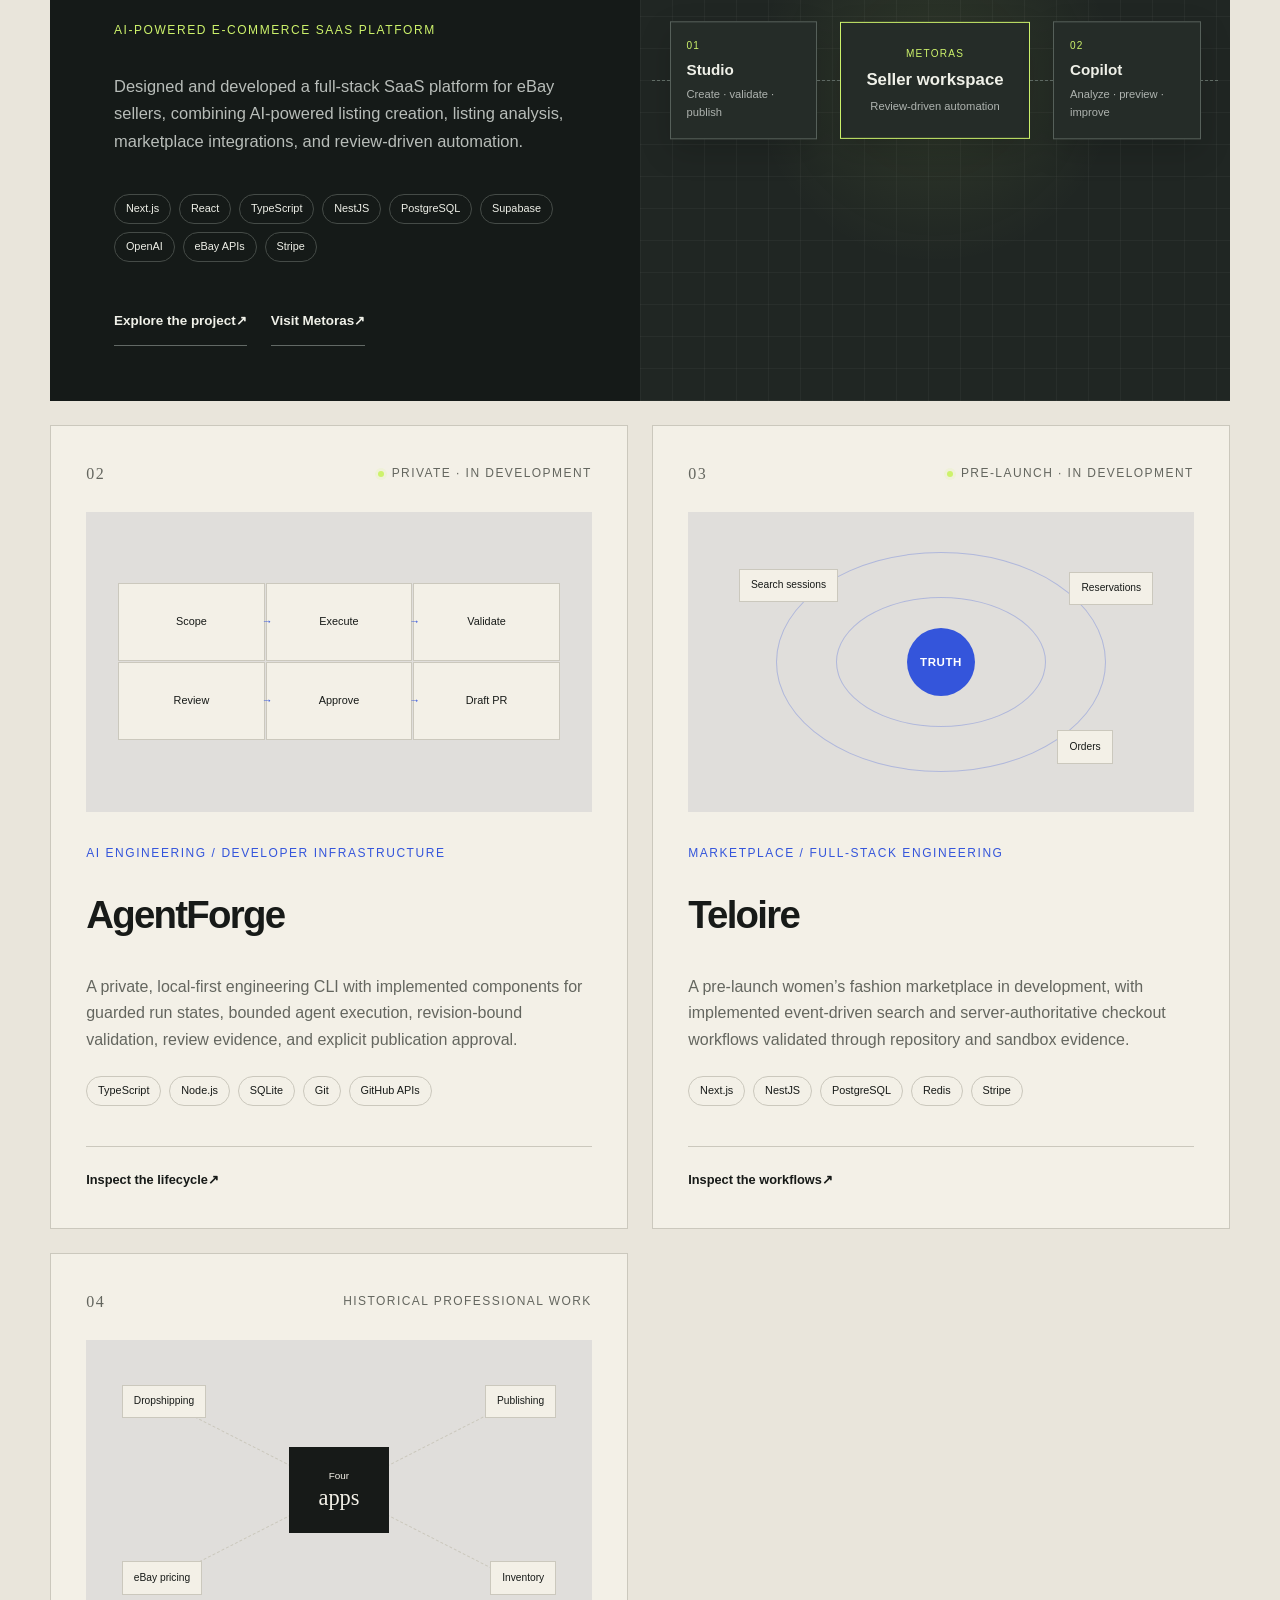
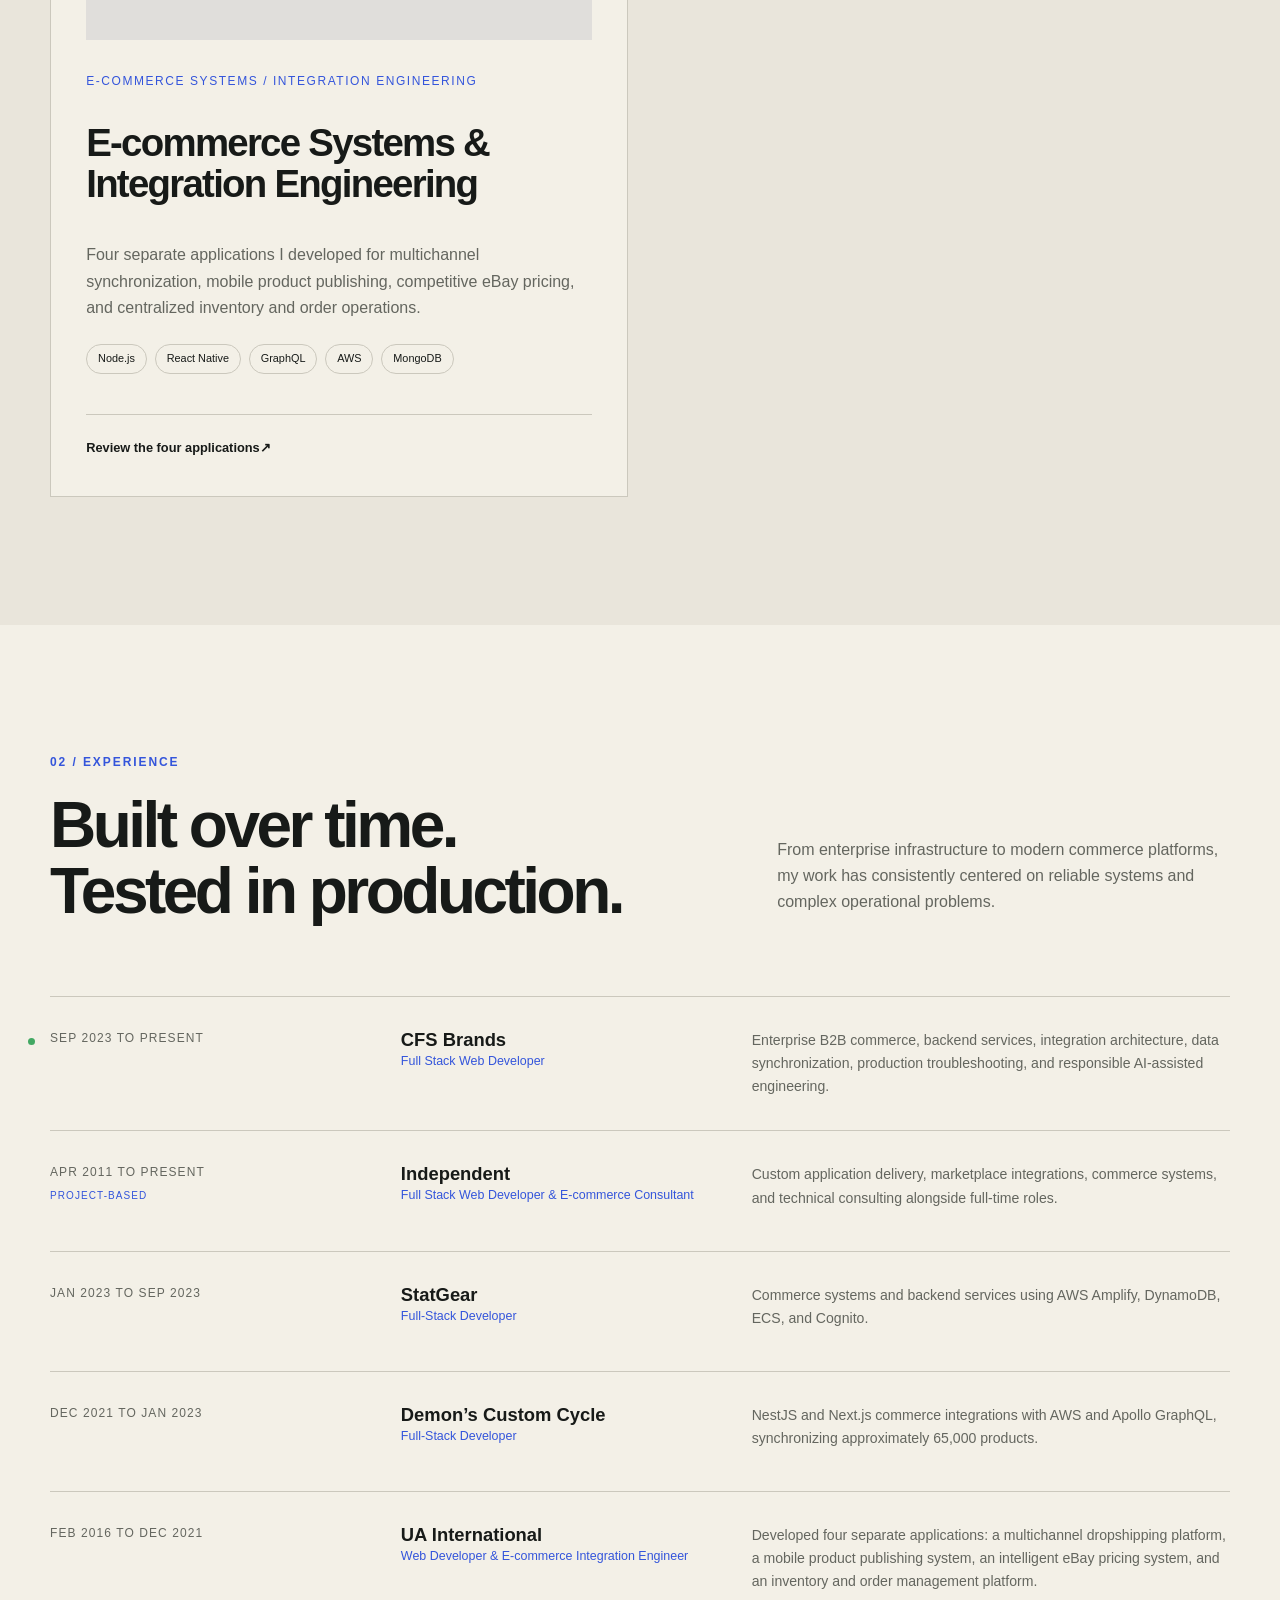
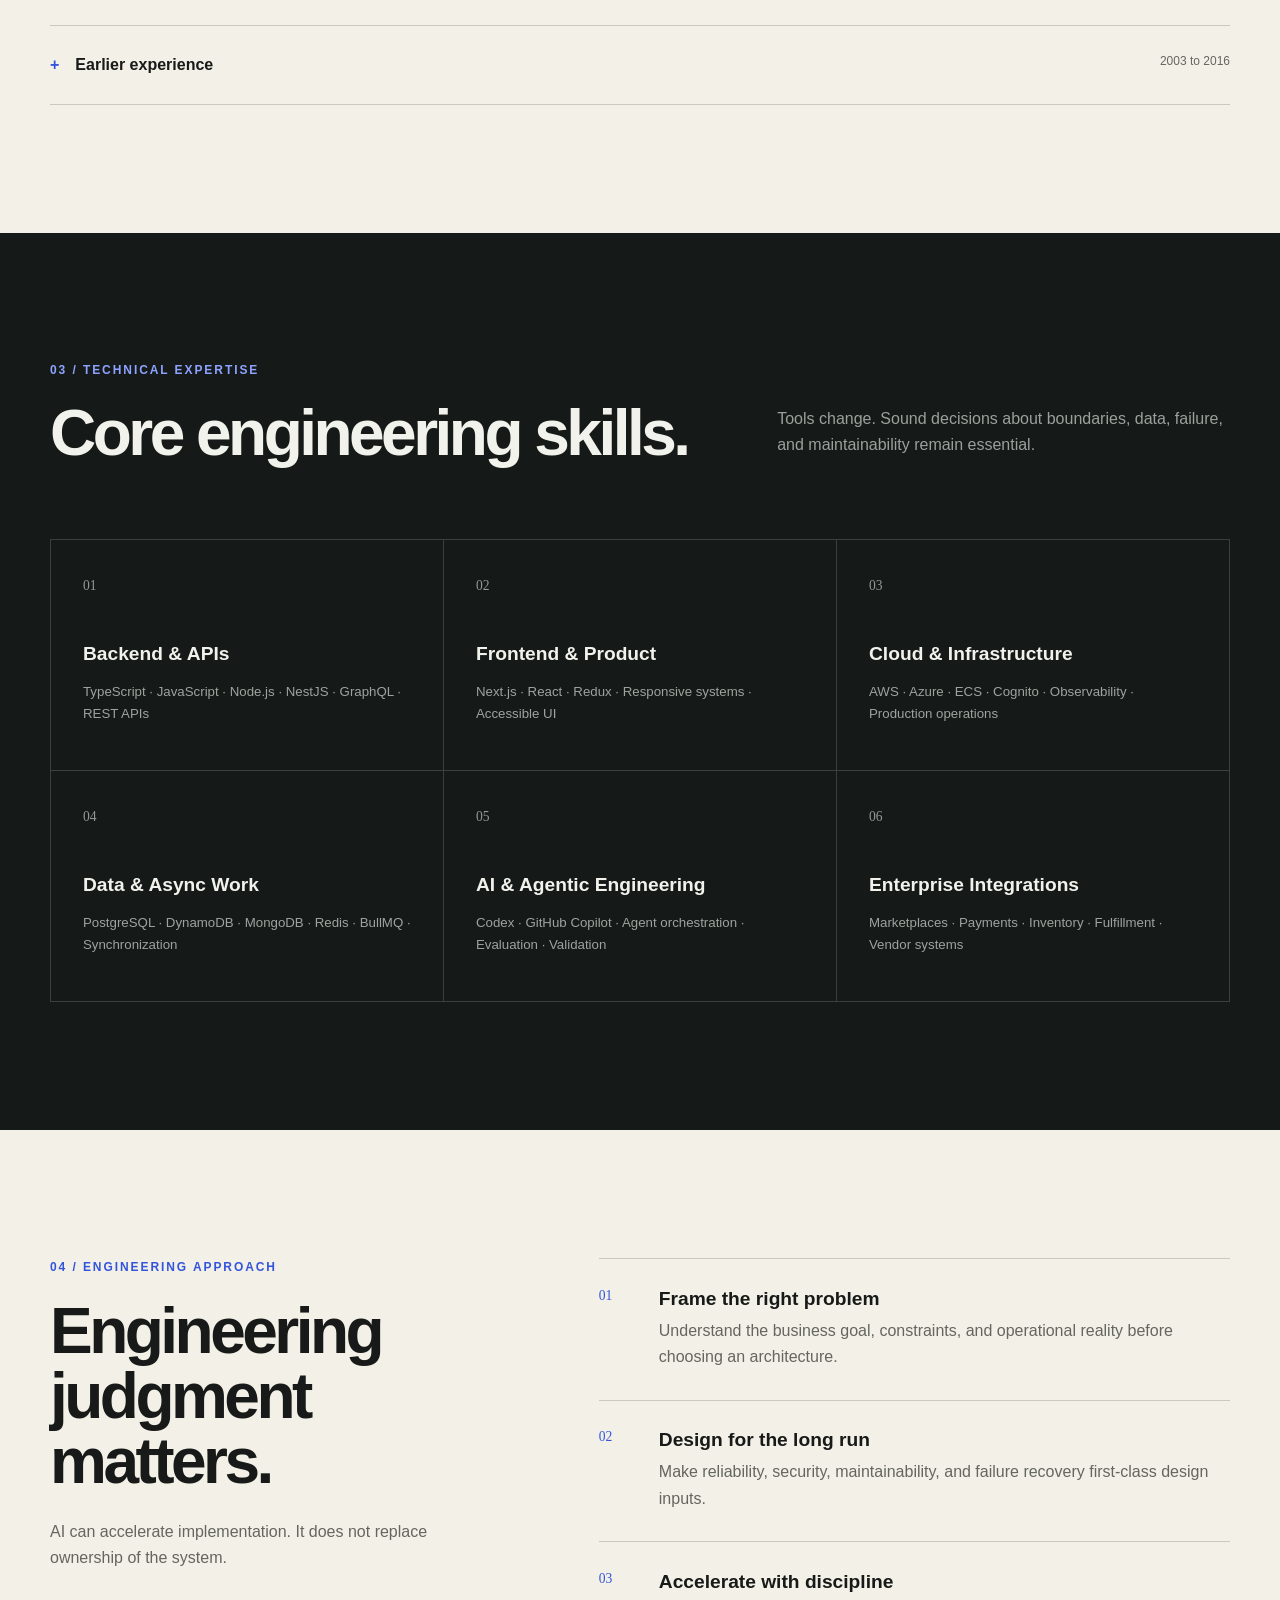
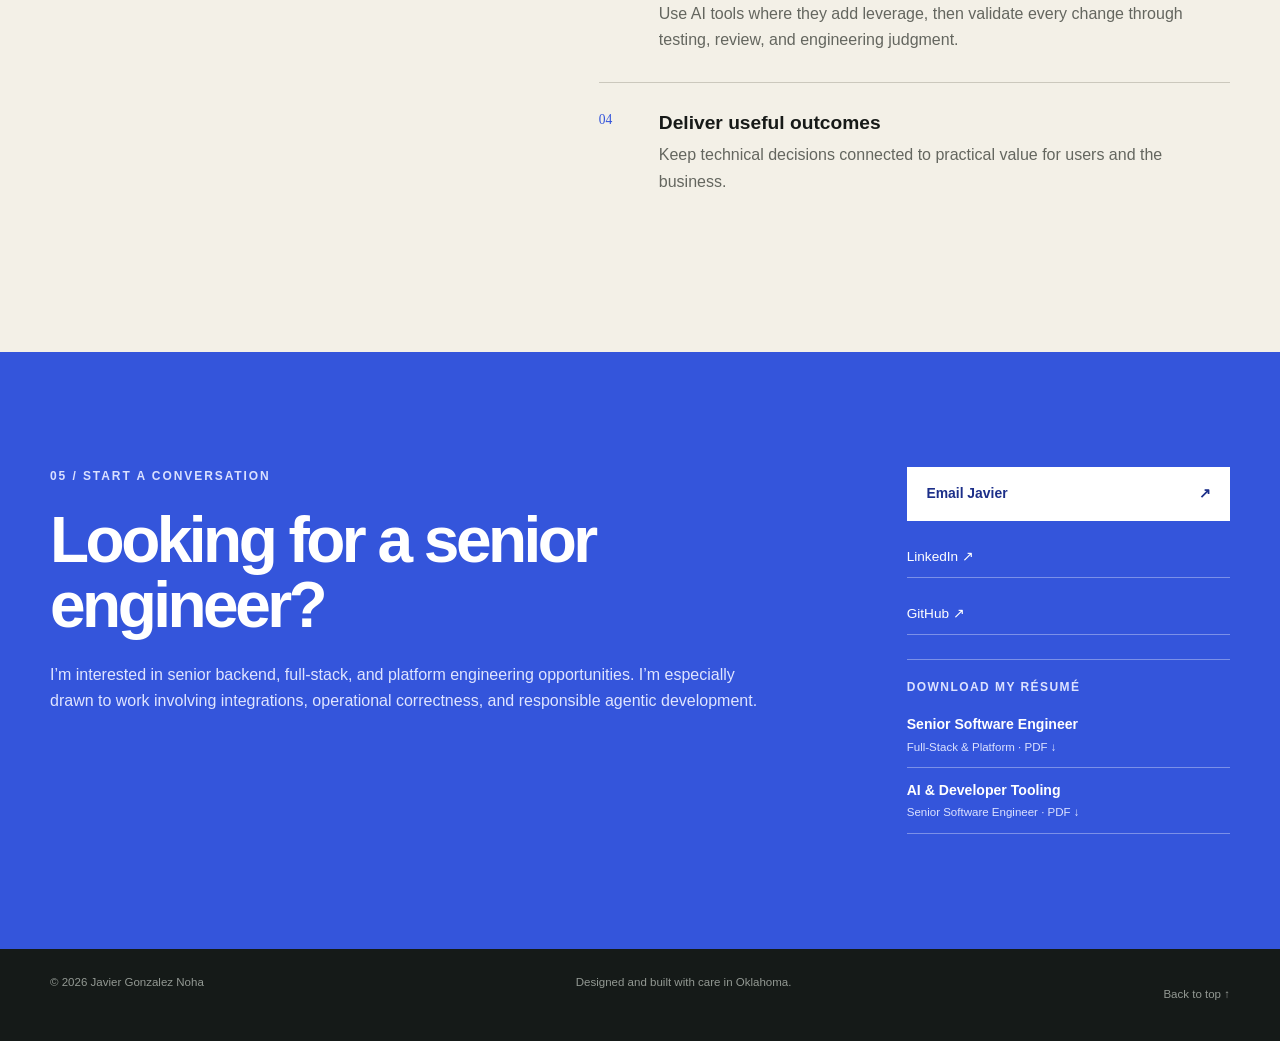
==== commit 8a08cb53: "Update public ATS-friendly resumes and portfolio links" ====
--- a/index.html
+++ b/index.html
@@ -4,13 +4,13 @@
   <meta charset="utf-8"><meta name="viewport" content="width=device-width, initial-scale=1">
   <title>Javier Gonzalez Noha | Senior Software Engineer</title>
   <meta name="description" content="Senior software engineer specializing in backend architecture, full-stack systems, enterprise integrations, and AI-assisted engineering."><meta name="author" content="Javier Gonzalez Noha"><meta name="theme-color" content="#f4f1e8">
-  <link rel="canonical" href="https://jagnoha.github.io/"><link rel="icon" href="assets/favicon.svg" type="image/svg+xml"><link rel="stylesheet" href="assets/css/site.css?v=20261022">
+  <link rel="canonical" href="https://jagnoha.dev/"><link rel="icon" href="assets/favicon.svg" type="image/svg+xml"><link rel="stylesheet" href="assets/css/site.css?v=20261022-2">
   <meta property="og:type" content="website">
   <meta property="og:title" content="Javier Gonzalez Noha | Senior Software Engineer">
   <meta property="og:description" content="Enterprise commerce, platform integrations, and reliable AI-assisted engineering.">
-  <meta property="og:url" content="https://jagnoha.github.io/">
-  <meta property="og:image" content="https://jagnoha.github.io/assets/social-preview.png">
-  <meta property="og:image:secure_url" content="https://jagnoha.github.io/assets/social-preview.png">
+  <meta property="og:url" content="https://jagnoha.dev/">
+  <meta property="og:image" content="https://jagnoha.dev/assets/social-preview-jagnoha-dev-v2.png">
+  <meta property="og:image:secure_url" content="https://jagnoha.dev/assets/social-preview-jagnoha-dev-v2.png">
   <meta property="og:image:type" content="image/png">
   <meta property="og:image:width" content="1200">
   <meta property="og:image:height" content="630">
@@ -18,16 +18,16 @@
   <meta name="twitter:card" content="summary_large_image">
   <meta name="twitter:title" content="Javier Gonzalez Noha | Senior Software Engineer">
   <meta name="twitter:description" content="Enterprise commerce, platform integrations, and reliable AI-assisted engineering.">
-  <meta name="twitter:image" content="https://jagnoha.github.io/assets/social-preview.png">
+  <meta name="twitter:image" content="https://jagnoha.dev/assets/social-preview-jagnoha-dev-v2.png">
   <meta name="twitter:image:alt" content="Javier Gonzalez Noha, Senior Software Engineer specializing in backend, full-stack, and AI engineering">
-  <script type="application/ld+json">{"@context":"https://schema.org","@type":"Person","name":"Javier Gonzalez Noha","url":"https://jagnoha.github.io/","image":"https://jagnoha.github.io/images/face.webp","jobTitle":"Senior Software Engineer","address":{"@type":"PostalAddress","addressLocality":"Edmond","addressRegion":"Oklahoma","addressCountry":"US"},"sameAs":["https://github.com/jagnoha","https://www.linkedin.com/in/javier-gonzalez-noha-663a89b1/"],"knowsAbout":["Backend architecture","Full-stack engineering","Enterprise integrations","AI-assisted software engineering"]}</script>
+  <script type="application/ld+json">{"@context":"https://schema.org","@type":"Person","name":"Javier Gonzalez Noha","url":"https://jagnoha.dev/","image":"https://jagnoha.dev/images/face.webp","jobTitle":"Senior Software Engineer","address":{"@type":"PostalAddress","addressLocality":"Edmond","addressRegion":"Oklahoma","addressCountry":"US"},"sameAs":["https://github.com/jagnoha","https://www.linkedin.com/in/javier-gonzalez-noha-663a89b1/"],"knowsAbout":["Backend architecture","Full-stack engineering","Enterprise integrations","AI-assisted software engineering"]}</script>
 </head>
 <body>
   <a class="skip-link" href="#main">Skip to content</a>
   <header class="site-header" data-header><div class="shell nav-wrap">
     <a class="brand" href="#top" aria-label="Javier Gonzalez Noha, home"><span class="brand-mark" aria-hidden="true">JG</span><span>Javier Gonzalez Noha</span></a>
     <button class="nav-toggle" type="button" aria-expanded="false" aria-controls="site-nav" data-menu><span></span><span></span><span></span><span class="sr-only">Open menu</span></button>
-    <nav id="site-nav" class="site-nav" aria-label="Primary navigation"><a href="#projects">Projects</a><a href="#experience">Experience</a><a href="#expertise">Expertise</a><a href="#contact">Contact</a><a class="nav-resume" href="assets/resumes/senior-full-stack-platform.pdf" download="Javier-Gonzalez-Noha-Senior-Full-Stack-Platform-Engineer.pdf">Résumé<span class="sr-only">. Download Senior Full-Stack and Platform Engineer PDF</span></a><button class="theme-toggle" type="button" data-theme-toggle aria-label="Switch to dark theme"><span aria-hidden="true">◐</span></button></nav>
+    <nav id="site-nav" class="site-nav" aria-label="Primary navigation"><a href="#projects">Projects</a><a href="#experience">Experience</a><a href="#expertise">Expertise</a><a href="#contact">Contact</a><a class="nav-resume" href="assets/resumes/senior-full-stack-platform.pdf" download="Javier-Gonzalez-Noha-Senior-Software-Engineer.pdf">Résumé<span class="sr-only">. Download Senior Software Engineer, Full-Stack and Platform PDF</span></a><button class="theme-toggle" type="button" data-theme-toggle aria-label="Switch to dark theme"><span aria-hidden="true">◐</span></button></nav>
   </div></header>
   <main id="main">
     <section class="hero" id="top"><div class="hero-grid shell">
@@ -62,7 +62,7 @@
 
     <section class="section approach" id="approach"><div class="shell approach-grid"><div class="approach-title reveal"><p class="kicker">04 / Engineering approach</p><h2>Engineering judgment matters.</h2><p>AI can accelerate implementation. It does not replace ownership of the system.</p></div><ol class="principles reveal"><li><span>01</span><div><h3>Frame the right problem</h3><p>Understand the business goal, constraints, and operational reality before choosing an architecture.</p></div></li><li><span>02</span><div><h3>Design for the long run</h3><p>Make reliability, security, maintainability, and failure recovery first-class design inputs.</p></div></li><li><span>03</span><div><h3>Accelerate with discipline</h3><p>Use AI tools where they add leverage, then validate every change through testing, review, and engineering judgment.</p></div></li><li><span>04</span><div><h3>Deliver useful outcomes</h3><p>Keep technical decisions connected to practical value for users and the business.</p></div></li></ol></div></section>
 
-    <section class="contact" id="contact"><div class="shell contact-grid reveal"><div><p class="kicker">05 / Start a conversation</p><h2>Looking for a senior engineer?</h2><p>I’m interested in senior backend, full-stack, and platform engineering opportunities. I’m especially drawn to work involving integrations, operational correctness, and responsible agentic development.</p></div><div class="contact-actions"><a class="button light" href="mailto:gonzalezjaaa@gmail.com">Email Javier <span aria-hidden="true">↗</span></a><a href="https://www.linkedin.com/in/javier-gonzalez-noha-663a89b1/" target="_blank" rel="noopener">LinkedIn <span class="sr-only">(opens in new tab)</span> ↗</a><a href="https://github.com/jagnoha" target="_blank" rel="noopener">GitHub <span class="sr-only">(opens in new tab)</span> ↗</a><div class="resume-downloads" aria-labelledby="resume-downloads-heading"><h3 id="resume-downloads-heading">Download my résumé</h3><a href="assets/resumes/senior-full-stack-platform.pdf" download="Javier-Gonzalez-Noha-Senior-Full-Stack-Platform-Engineer.pdf"><strong>Senior Full-Stack &amp; Platform Engineer</strong><span>Primary résumé · PDF <span aria-hidden="true">↓</span></span></a><a href="assets/resumes/senior-ai-platform.pdf" download="Javier-Gonzalez-Noha-Senior-AI-Platform-Engineer.pdf"><strong>Senior AI &amp; Platform Engineer</strong><span>Alternative résumé · PDF <span aria-hidden="true">↓</span></span></a></div></div></div></section>
+    <section class="contact" id="contact"><div class="shell contact-grid reveal"><div><p class="kicker">05 / Start a conversation</p><h2>Looking for a senior engineer?</h2><p>I’m interested in senior backend, full-stack, and platform engineering opportunities. I’m especially drawn to work involving integrations, operational correctness, and responsible agentic development.</p></div><div class="contact-actions"><a class="button light" href="mailto:gonzalezjaaa@gmail.com">Email Javier <span aria-hidden="true">↗</span></a><a href="https://www.linkedin.com/in/javier-gonzalez-noha-663a89b1/" target="_blank" rel="noopener">LinkedIn <span class="sr-only">(opens in new tab)</span> ↗</a><a href="https://github.com/jagnoha" target="_blank" rel="noopener">GitHub <span class="sr-only">(opens in new tab)</span> ↗</a><div class="resume-downloads" aria-labelledby="resume-downloads-heading"><h3 id="resume-downloads-heading">Download my résumé</h3><a href="assets/resumes/senior-full-stack-platform.pdf" download="Javier-Gonzalez-Noha-Senior-Software-Engineer.pdf"><strong>Senior Software Engineer</strong><span>Full-Stack &amp; Platform · PDF <span aria-hidden="true">↓</span></span></a><a href="assets/resumes/senior-ai-platform.pdf" download="Javier-Gonzalez-Noha-AI-Developer-Tooling.pdf"><strong>AI &amp; Developer Tooling</strong><span>Senior Software Engineer · PDF <span aria-hidden="true">↓</span></span></a></div></div></div></section>
   </main>
   <footer class="site-footer"><div class="shell"><p>© <span data-year></span> Javier Gonzalez Noha</p><p>Designed and built with care in Oklahoma.</p><a href="#top">Back to top ↑</a></div></footer>
   <script src="assets/js/site.js?v=20261022" defer></script>
--- a/assets/css/site.css
+++ b/assets/css/site.css
@@ -54,3 +54,48 @@
 .detail-cta{margin-top:1.4rem}.inline-link{text-decoration:underline;text-underline-offset:.2em}.product-workflows{display:grid;grid-template-columns:repeat(2,minmax(0,1fr));gap:clamp(1rem,2vw,1.5rem)}.workflow-card{position:relative;min-width:0;padding:clamp(2rem,4vw,3rem);border:1px solid var(--line);background:var(--paper);box-shadow:0 12px 30px rgba(22,26,24,.045)}.workflow-card:before{content:'';position:absolute;inset:-1px -1px auto;height:3px;background:var(--accent)}.workflow-card-top{display:flex;align-items:center;justify-content:space-between}.workflow-icon{display:grid;width:2.5rem;height:2.5rem;place-items:center;border:1px solid var(--line);border-radius:50%;background:var(--paper-2);color:var(--accent);font-size:1.15rem}.workflow-number,.highlight-grid article>span,.highlight-meta>span{color:var(--accent);font-size:.74rem;letter-spacing:.1em;text-transform:uppercase}.workflow-card h3{margin:1.5rem 0 .55rem;font:600 clamp(1.8rem,3vw,2.25rem) var(--display)}.workflow-card>p{min-height:3rem;margin-bottom:1.4rem;color:var(--muted);font-size:.92rem}.workflow-capabilities{display:flex;flex-wrap:wrap;gap:.5rem}.workflow-capabilities span{padding:.38rem .62rem;border:1px solid var(--line);border-radius:999px;background:var(--paper-2);font-size:.72rem;line-height:1.35}.workflow-copilot:before{background:#42a863}.workflow-copilot .workflow-icon{color:#2f8650}
 .metoras-architecture{--system-surface:#202623;--system-surface-frontend:#242b27;--system-surface-api:#202a29;--system-surface-worker:#282925;--system-surface-data:#22282e;--system-surface-integrations:#28252b;--system-border:#59635c;--system-connector:#8b958e;--system-copy:#d9dcd8;overflow:hidden}.system-map{width:100%;margin:4rem 0 0}.system-card{position:relative;min-width:0;padding:clamp(1.35rem,2.5vw,2rem);overflow:hidden;border:1px solid var(--system-border);border-radius:14px;background:var(--system-surface);box-shadow:0 16px 38px rgba(0,0,0,.14)}.system-card:before{content:'';position:absolute;inset:0 0 auto;height:3px;background:#8ea3ff}.system-card-label,.system-group-label{margin:0;color:#a9b8ff;font-size:.72rem;font-weight:600;letter-spacing:.12em;text-transform:uppercase}.system-card h3{margin:.65rem 0 0;font:600 clamp(1.35rem,2.5vw,1.8rem)/1.15 var(--display);color:#f1f1eb}.system-card-summary{margin:.65rem 0 1.35rem;color:#b8bdb9;font-size:.84rem}.system-tags{display:flex;flex-wrap:wrap;gap:.5rem}.system-tags span{padding:.38rem .62rem;border:1px solid color-mix(in srgb,var(--system-border) 78%,transparent);border-radius:999px;background:rgba(255,255,255,.035);color:var(--system-copy);font-size:.74rem;line-height:1.35}.system-frontend{width:calc((100% - 5rem)/2);background:linear-gradient(145deg,rgba(142,163,255,.09),transparent 55%),var(--system-surface-frontend)}.system-frontend:before{background:#8ea3ff}.system-runtime-group{position:relative;display:grid;grid-template-columns:minmax(0,1fr) 5rem minmax(0,1fr);align-items:stretch}.system-group-label{grid-column:1/-1;margin-bottom:.85rem}.system-api{background:linear-gradient(145deg,rgba(104,205,193,.08),transparent 55%),var(--system-surface-api)}.system-api:before{background:#68cdc1}.system-worker{background:linear-gradient(145deg,rgba(205,242,107,.07),transparent 55%),var(--system-surface-worker)}.system-worker:before{background:var(--acid)}.system-job-connector{position:relative;display:flex;align-items:center;justify-content:center;min-width:0;color:var(--acid)}.system-job-connector:before{content:'';width:100%;border-top:1px solid var(--system-connector)}.system-job-connector:after{content:'→';margin-left:-.15rem;font-weight:700}.system-job-connector span,.system-vertical-connector span,.system-shared-connector span{position:absolute;z-index:2;padding:.2rem .5rem;border-radius:999px;background:var(--dark);color:#c3c8c4;font-size:.65rem;letter-spacing:.05em;white-space:nowrap}.system-job-connector span{transform:translateY(-1rem)}.system-vertical-connector{position:relative;display:flex;width:calc((100% - 5rem)/2);height:76px;align-items:center;justify-content:center}.system-vertical-connector:before{content:'';height:100%;border-left:1px solid var(--system-connector)}.system-vertical-connector:after{content:'↓';position:absolute;bottom:-.25rem;color:var(--acid);font-weight:700}.system-shared-connector{position:relative;display:flex;height:96px;align-items:center;justify-content:center}.system-shared-connector:before{content:'';position:absolute;inset:0 calc(25% - 1.25rem);border-right:1px solid var(--system-connector);border-left:1px solid var(--system-connector);background:linear-gradient(var(--system-connector),var(--system-connector)) center/100% 1px no-repeat}.system-shared-connector span{top:calc(50% - .78rem)}.system-services{display:grid;grid-template-columns:repeat(2,minmax(0,1fr));gap:5rem}.system-data{background:linear-gradient(145deg,rgba(108,153,214,.09),transparent 55%),var(--system-surface-data)}.system-data:before{background:#6c99d6}.system-integrations{background:linear-gradient(145deg,rgba(202,139,214,.08),transparent 55%),var(--system-surface-integrations)}.system-integrations:before{background:#ca8bd6}[data-theme="dark"] .metoras-architecture{--system-surface:#1d2320;--system-surface-frontend:#222925;--system-surface-api:#1e2827;--system-surface-worker:#262722;--system-surface-data:#20262c;--system-surface-integrations:#262329;--system-border:#667069;--system-connector:#98a29b}.highlight-grid{display:grid;grid-template-columns:repeat(2,minmax(0,1fr));gap:1rem}.highlight-grid article{position:relative;min-width:0;padding:2rem;border:1px solid var(--line);background:var(--paper)}.highlight-grid .highlight-featured{grid-column:1/-1;padding:clamp(2rem,4vw,3rem);border-color:color-mix(in srgb,var(--accent) 55%,var(--line));background:linear-gradient(120deg,color-mix(in srgb,var(--accent) 9%,var(--paper)),var(--paper) 68%)}.highlight-featured:before{content:'';position:absolute;inset:-1px auto -1px -1px;width:4px;background:var(--accent)}.highlight-meta{display:flex;align-items:center;justify-content:space-between;gap:1rem}.highlight-meta strong{padding:.3rem .6rem;border:1px solid color-mix(in srgb,var(--accent) 45%,var(--line));border-radius:999px;color:var(--accent);font-size:.68rem;letter-spacing:.1em;text-transform:uppercase}.highlight-grid h3{margin:2rem 0 .7rem;font:600 1.15rem var(--display)}.highlight-featured h3{max-width:760px;margin-top:1.5rem;font-size:clamp(1.5rem,3vw,2.2rem)}.highlight-grid p{margin:0;color:var(--muted);font-size:.84rem}.highlight-featured p{max-width:800px;font-size:.92rem}
 @media(max-width:680px){.feature-links{width:100%;gap:.75rem}.feature-links .project-link{width:100%;justify-content:space-between}.metoras-visual{min-height:430px}.metoras-visual:before,.metoras-visual:after{width:30%}.metoras-visual:before{transform:rotate(-90deg)}.metoras-visual:after{transform:rotate(90deg)}.metoras-core{width:160px}.metoras-node{left:50%;right:auto;top:auto;width:160px;padding:.75rem;transform:translateX(-50%)}.metoras-studio{top:12%}.metoras-copilot{bottom:10%}.compact-lifecycle{height:240px;padding:1rem}.product-workflows,.highlight-grid{grid-template-columns:1fr}.product-workflows article,.highlight-grid article{padding:1.4rem}.workflow-card>p{min-height:0}.highlight-grid article:last-child{grid-column:auto}.detail-cta{width:100%}.system-map{margin-top:3rem}.system-frontend,.system-vertical-connector{width:100%}.system-runtime-group,.system-services{grid-template-columns:1fr}.system-group-label{margin-bottom:1rem;text-align:left}.system-job-connector{height:68px}.system-job-connector:before{width:auto;height:100%;border-top:0;border-left:1px solid var(--system-connector)}.system-job-connector:after{content:'↓';position:absolute;bottom:-.2rem;margin:0}.system-job-connector span{transform:none}.system-shared-connector{height:82px}.system-shared-connector:before{inset:0 auto;border:0;border-left:1px solid var(--system-connector);background:none}.system-shared-connector:after{content:'↓';position:absolute;bottom:-.25rem;color:var(--acid);font-weight:700}.system-shared-connector span{top:calc(50% - .78rem)}.system-services{gap:1rem}.system-services .system-card+.system-card{margin-top:.25rem}.system-tags span{font-size:.76rem}}
+
+/* Shared case-study system, derived from the Metoras reference implementation. */
+.product-workflows-three{grid-template-columns:repeat(3,minmax(0,1fr))}
+.workflow-violet:before{background:#ca8bd6}.workflow-violet .workflow-icon{color:#9a55aa}
+.case-architecture{--system-surface:#202623;--system-border:#59635c;--system-connector:#8b958e;--system-copy:#d9dcd8;overflow:hidden}
+.architecture-board{width:100%;margin:4rem 0 0;padding:clamp(1rem,2.5vw,2rem);border:1px solid #4b534e;border-radius:18px;background:linear-gradient(rgba(255,255,255,.022) 1px,transparent 1px),linear-gradient(90deg,rgba(255,255,255,.022) 1px,transparent 1px),#1b201e;background-size:32px 32px;box-shadow:0 24px 60px rgba(0,0,0,.18)}
+.architecture-board-label{margin:0 0 1rem;color:#a9b8ff;font-size:.72rem;font-weight:600;letter-spacing:.12em;text-transform:uppercase}
+.architecture-board-label-secondary{margin-top:2.5rem}
+.architecture-flow-row{display:grid;gap:3rem;align-items:stretch}
+.architecture-flow-three{grid-template-columns:repeat(3,minmax(0,1fr))}
+.architecture-flow-four{grid-template-columns:repeat(4,minmax(0,1fr))}
+.architecture-stage{position:relative;min-width:0}
+.architecture-stage:not(:last-child):after{content:'→';position:absolute;z-index:3;right:-2.05rem;top:50%;display:grid;width:1.1rem;height:1.1rem;place-items:center;color:var(--acid);font-weight:700;transform:translateY(-50%)}
+.architecture-stage:before{content:'';position:absolute;z-index:2;left:100%;top:50%;width:3rem;border-top:1px solid var(--system-connector)}
+.architecture-stage:last-child:before{display:none}
+.architecture-stage .system-card{height:100%}
+.architecture-foundation{position:relative;display:grid;gap:1rem;margin-top:3rem;padding-top:3rem;border-top:1px solid var(--system-connector)}
+.architecture-foundation:before{content:'↓';position:absolute;left:50%;top:-.72rem;display:grid;width:1.4rem;height:1.4rem;place-items:center;background:#1b201e;color:var(--acid);transform:translateX(-50%)}
+.architecture-foundation-two{grid-template-columns:repeat(2,minmax(0,1fr))}
+.architecture-foundation-three{grid-template-columns:repeat(3,minmax(0,1fr))}
+.case-architecture .system-card{background:var(--system-surface)}
+.case-architecture .system-card-summary{min-height:3.4rem}
+.tone-blue{background:linear-gradient(145deg,rgba(142,163,255,.09),transparent 55%),#242b27!important}.tone-blue:before{background:#8ea3ff}
+.tone-teal{background:linear-gradient(145deg,rgba(104,205,193,.08),transparent 55%),#202a29!important}.tone-teal:before{background:#68cdc1}
+.tone-lime{background:linear-gradient(145deg,rgba(205,242,107,.07),transparent 55%),#282925!important}.tone-lime:before{background:var(--acid)}
+.tone-violet{background:linear-gradient(145deg,rgba(202,139,214,.08),transparent 55%),#28252b!important}.tone-violet:before{background:#ca8bd6}
+.tone-data{background:linear-gradient(145deg,rgba(108,153,214,.09),transparent 55%),#22282e!important}.tone-data:before{background:#6c99d6}
+.tone-publish{background:linear-gradient(145deg,rgba(237,166,89,.08),transparent 55%),#292621!important}.tone-publish:before{background:#eda659}
+.architecture-note{margin:1.5rem 0 0;padding:1rem 1.2rem;border-left:3px solid var(--acid);background:rgba(255,255,255,.035);color:#b8bdb9;font-size:.8rem}
+.architecture-note strong{color:#f1f1eb}
+.standardized-application-grid .application-card{position:relative;box-shadow:0 12px 30px rgba(22,26,24,.035)}
+.standardized-application-grid .application-card:before{content:'';position:absolute;inset:-1px -1px auto;height:3px;background:var(--accent)}
+.commerce-architecture-board{padding-bottom:clamp(1rem,2.5vw,2rem)}
+.independent-system-grid{display:grid;grid-template-columns:repeat(2,minmax(0,1fr));gap:1rem}
+.independent-system{min-width:0;padding:1.5rem;border:1px solid var(--system-border);border-radius:14px;background:#202623;box-shadow:0 16px 38px rgba(0,0,0,.14)}
+.independent-system-title{display:flex;align-items:baseline;gap:1rem;margin-bottom:1.5rem}
+.independent-system-title span{color:#a9b8ff;font-size:.72rem;letter-spacing:.12em}
+.independent-system-title h3{margin:0;font:600 1.25rem/1.2 var(--display);color:#f1f1eb}
+.mini-flow{display:grid;grid-template-columns:minmax(0,1fr) auto minmax(0,1.2fr) auto minmax(0,1fr);gap:.55rem;align-items:center}
+.mini-flow span,.mini-flow strong{display:grid;min-height:84px;padding:.7rem;place-items:center;border:1px solid #59635c;border-radius:8px;color:#d9dcd8;font-size:.72rem;line-height:1.35;text-align:center}
+.mini-flow strong{border-color:#8ea3ff;background:rgba(142,163,255,.08);color:#f1f1eb;font-family:var(--display)}
+.mini-flow b{color:var(--acid);font-weight:700}
+.system-evidence-note{margin:1rem 0 0;color:#aeb3af;font-size:.72rem}
+@media(max-width:1000px){.product-workflows-three{grid-template-columns:1fr}.workflow-card>p{min-height:0}.architecture-flow-four{grid-template-columns:repeat(2,minmax(0,1fr))}.architecture-flow-four .architecture-stage:nth-child(2):before,.architecture-flow-four .architecture-stage:nth-child(2):after{display:none}.architecture-flow-four .architecture-stage:nth-child(n+3){margin-top:1rem}.independent-system-grid{grid-template-columns:1fr}}
+@media(max-width:680px){.architecture-board{margin-top:3rem;padding:1rem;border-radius:12px}.architecture-flow-row,.architecture-foundation-two,.architecture-foundation-three{grid-template-columns:1fr;gap:1rem}.architecture-flow-four .architecture-stage:nth-child(n+3){margin-top:0}.architecture-stage{margin-bottom:3rem}.architecture-stage:last-child{margin-bottom:0}.architecture-stage:before,.architecture-flow-four .architecture-stage:nth-child(2):before{display:block;left:50%;top:100%;width:0;height:3rem;border-top:0;border-left:1px solid var(--system-connector)}.architecture-stage:not(:last-child):after,.architecture-flow-four .architecture-stage:nth-child(2):after{display:grid;content:'↓';left:calc(50% - .55rem);right:auto;top:calc(100% + 2rem);transform:none}.architecture-foundation{margin-top:2rem;padding-top:2rem}.architecture-foundation .system-card+.system-card{margin-top:.25rem}.case-architecture .system-card-summary{min-height:0}.independent-system{padding:1rem}.mini-flow{grid-template-columns:1fr}.mini-flow b{transform:rotate(90deg);text-align:center}.mini-flow span,.mini-flow strong{min-height:64px}.architecture-board-label-secondary{margin-top:2rem}}
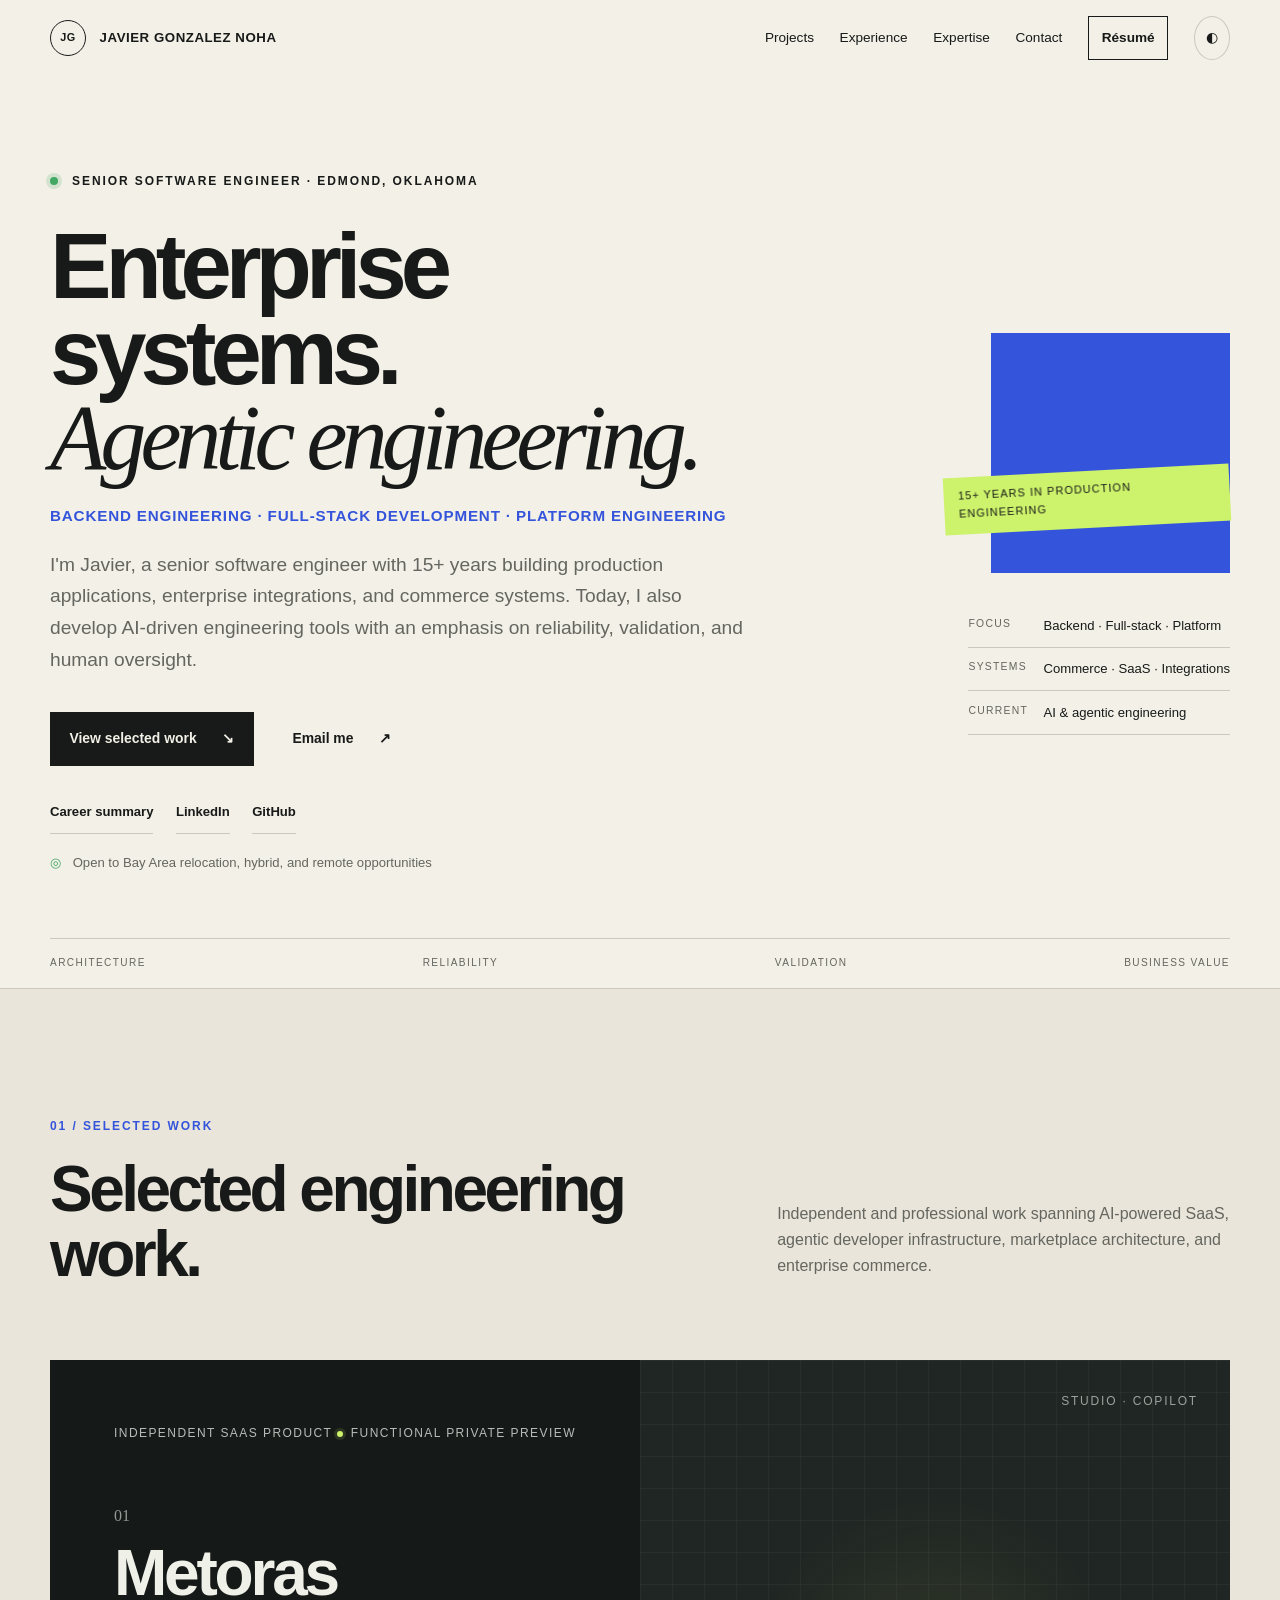
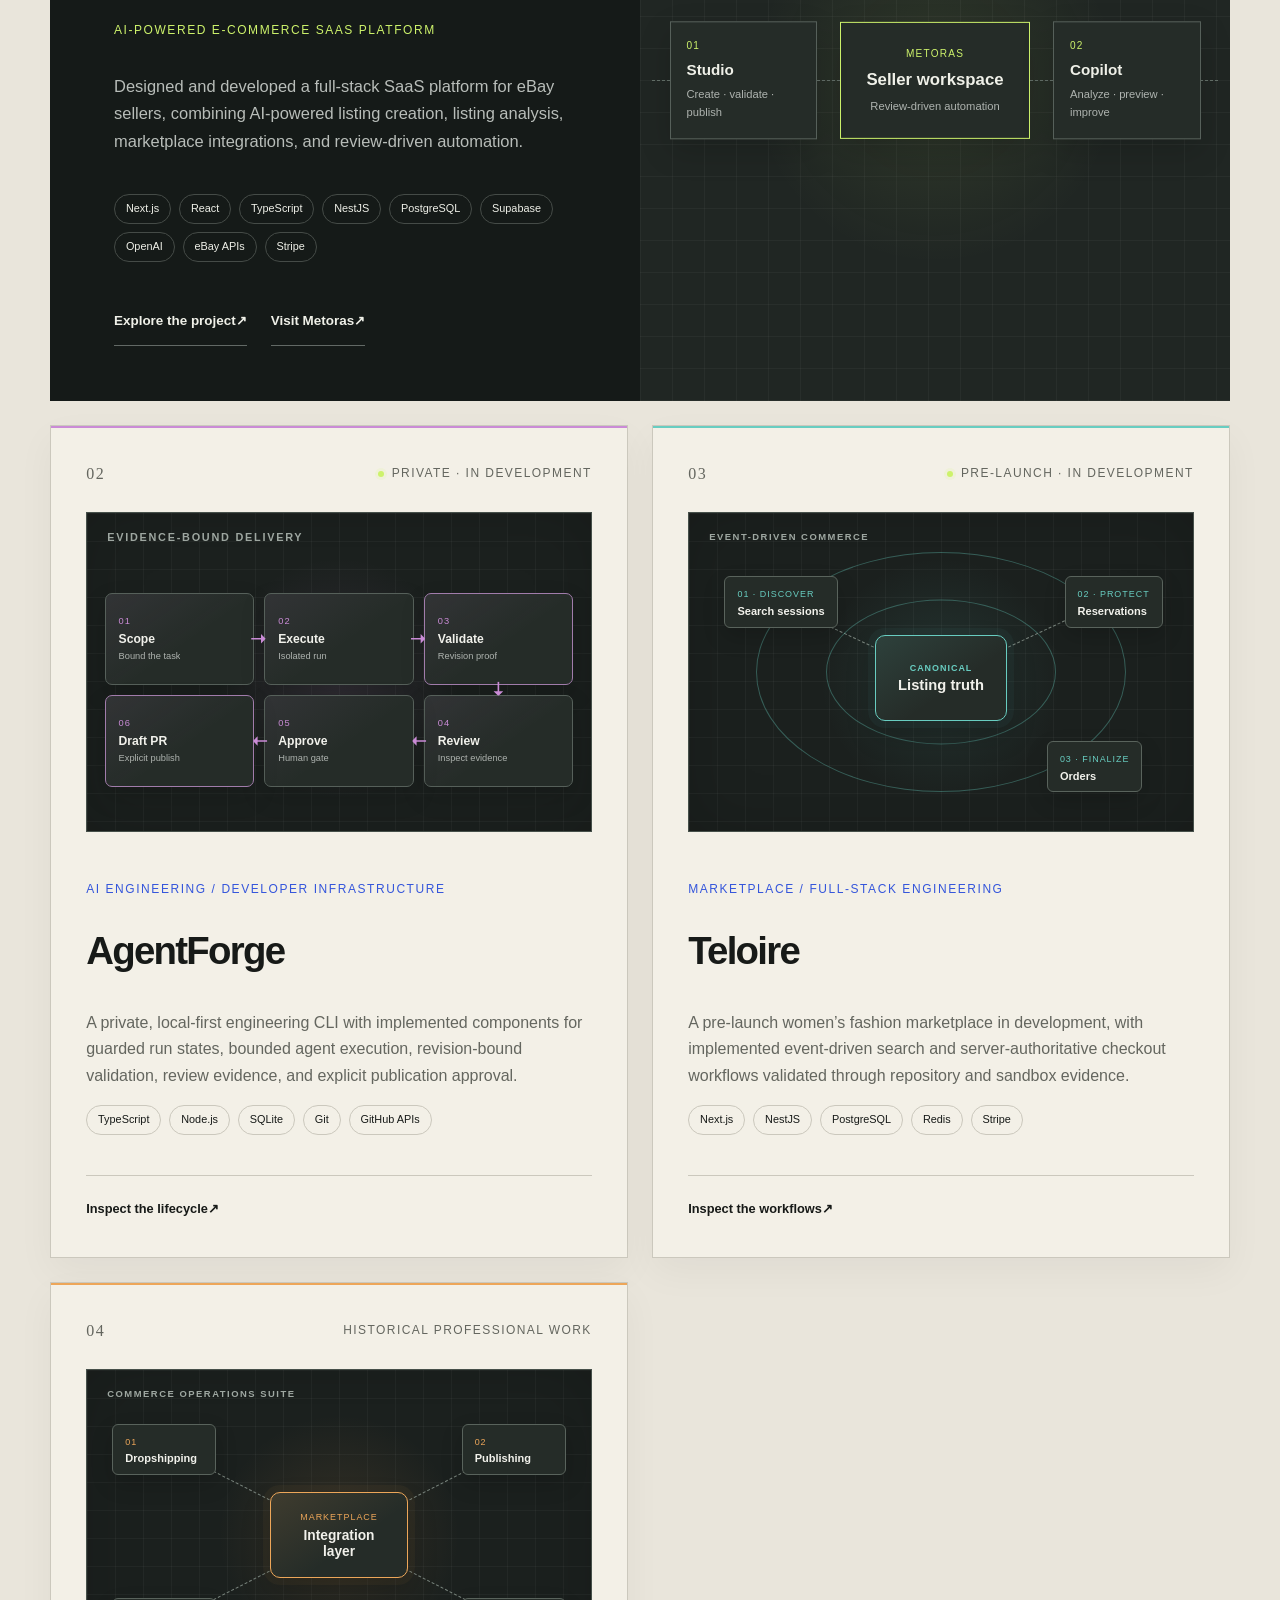
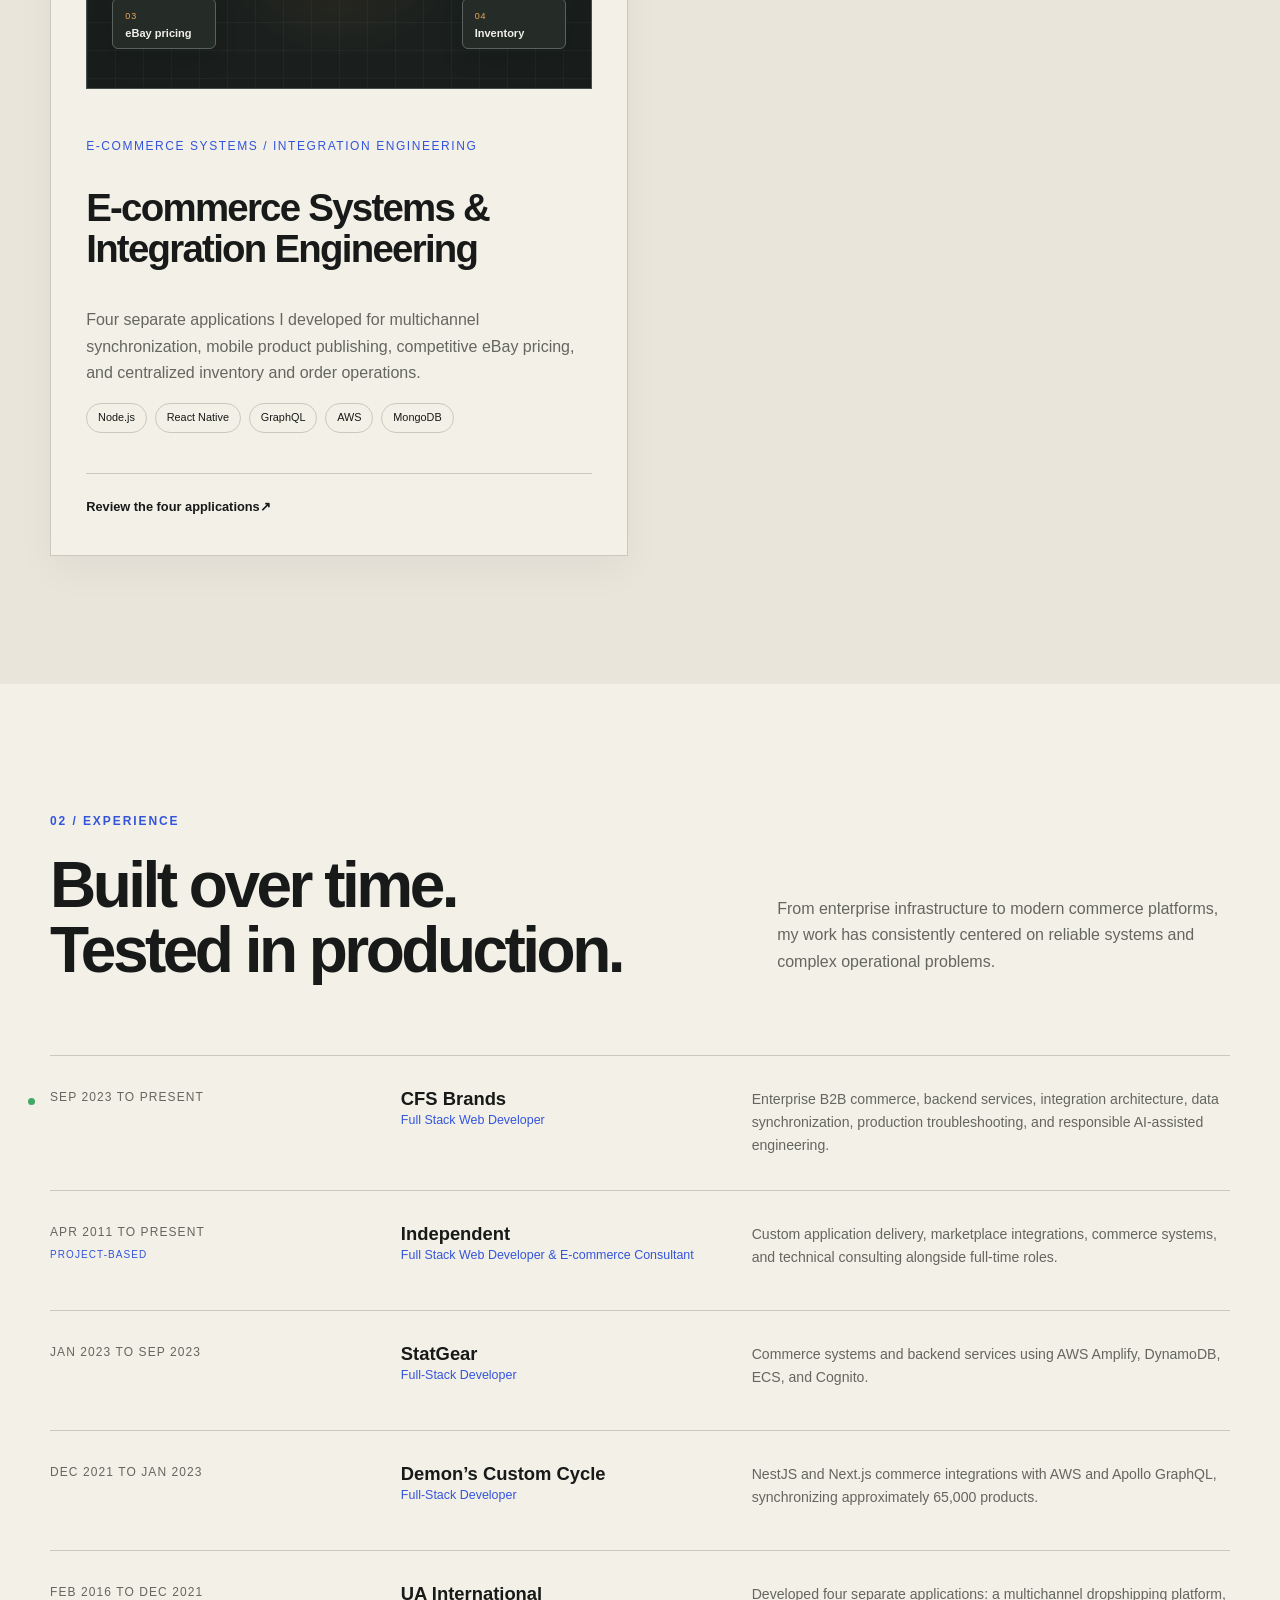
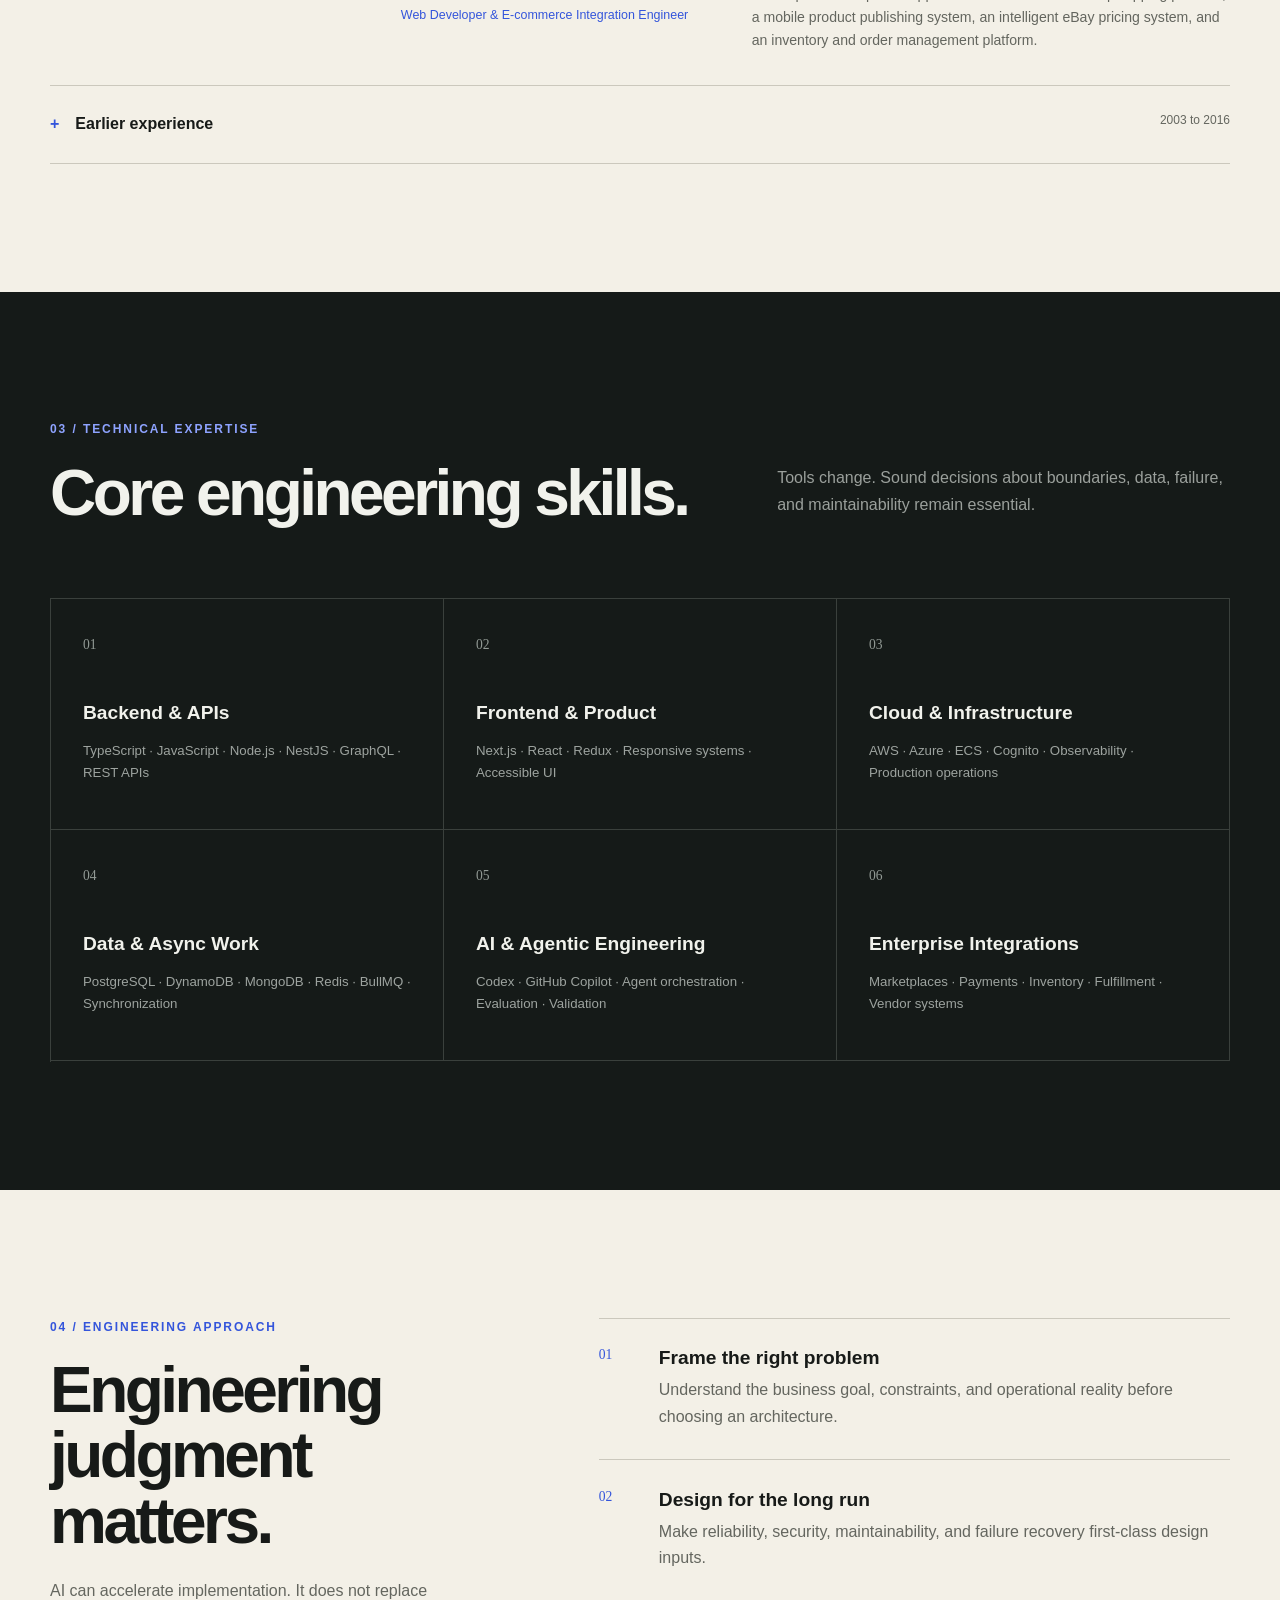
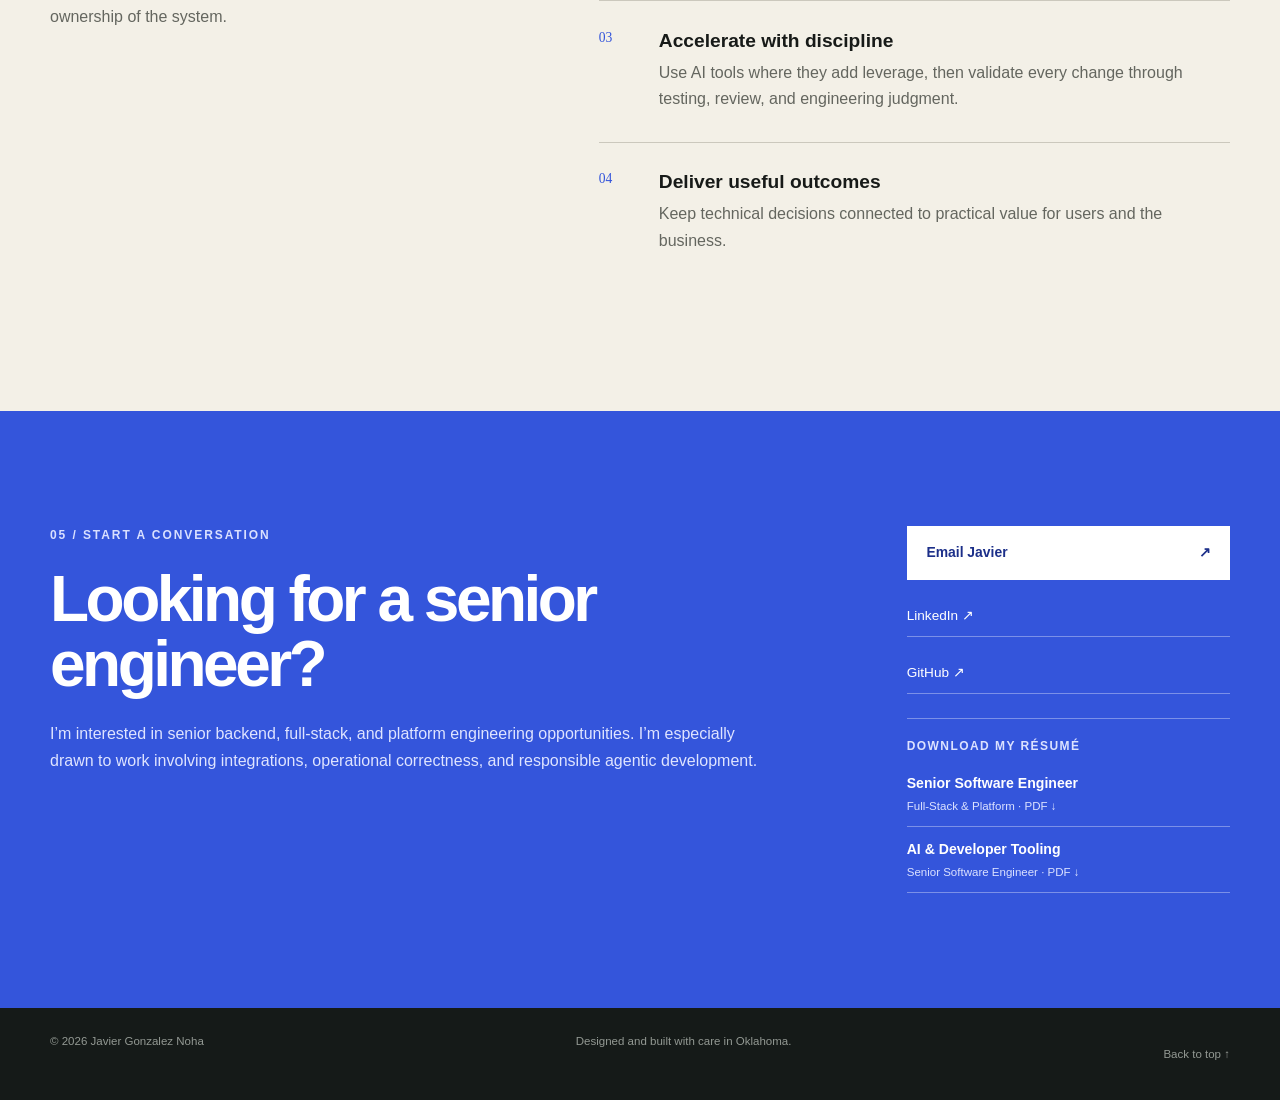
==== commit 38abc707: "Improve supporting project cards" ====
--- a/index.html
+++ b/index.html
@@ -4,7 +4,7 @@
   <meta charset="utf-8"><meta name="viewport" content="width=device-width, initial-scale=1">
   <title>Javier Gonzalez Noha | Senior Software Engineer</title>
   <meta name="description" content="Senior software engineer specializing in backend architecture, full-stack systems, enterprise integrations, and AI-assisted engineering."><meta name="author" content="Javier Gonzalez Noha"><meta name="theme-color" content="#f4f1e8">
-  <link rel="canonical" href="https://jagnoha.dev/"><link rel="icon" href="assets/favicon.svg" type="image/svg+xml"><link rel="stylesheet" href="assets/css/site.css?v=20261022-2">
+  <link rel="canonical" href="https://jagnoha.dev/"><link rel="icon" href="assets/favicon.svg" type="image/svg+xml"><link rel="stylesheet" href="assets/css/site.css?v=20261023-3">
   <meta property="og:type" content="website">
   <meta property="og:title" content="Javier Gonzalez Noha | Senior Software Engineer">
   <meta property="og:description" content="Enterprise commerce, platform integrations, and reliable AI-assisted engineering.">
@@ -41,9 +41,9 @@
         <div class="metoras-visual" role="img" aria-label="Metoras connects two product workflows: Studio for creating listings and Copilot for reviewing and optimizing live listings"><div class="diagram-label">Studio · Copilot</div><div class="metoras-core"><small>Metoras</small><strong>Seller workspace</strong><span>Review-driven automation</span></div><div class="metoras-node metoras-studio"><small>01</small><strong>Studio</strong><span>Create · validate · publish</span></div><div class="metoras-node metoras-copilot"><small>02</small><strong>Copilot</strong><span>Analyze · preview · improve</span></div></div>
       </article>
       <div class="project-grid">
-        <article class="project-card reveal"><div class="card-top"><span class="card-number">02</span><span class="status"><i></i> Private · In development</span></div><div class="compact-lifecycle" role="img" aria-label="AgentForge evidence-bound lifecycle from scoped task through validation and human-approved draft pull request publication"><span>Scope</span><span>Execute</span><span>Validate</span><span>Review</span><span>Approve</span><span>Draft PR</span></div><p class="project-type">AI Engineering / Developer Infrastructure</p><h3>AgentForge</h3><p>A private, local-first engineering CLI with implemented components for guarded run states, bounded agent execution, revision-bound validation, review evidence, and explicit publication approval.</p><ul class="tag-list"><li>TypeScript</li><li>Node.js</li><li>SQLite</li><li>Git</li><li>GitHub APIs</li></ul><div class="card-links"><a href="projects/agentforge.html">Inspect the lifecycle <span aria-hidden="true">↗</span></a></div></article>
-        <article class="project-card reveal"><div class="card-top"><span class="card-number">03</span><span class="status"><i></i> Pre-launch · In development</span></div><div class="commerce-visual" role="img" aria-label="Implemented Teloire components connecting canonical listings to search sessions, checkout reservations, and immutable orders"><span class="orbit orbit-a"></span><span class="orbit orbit-b"></span><span class="commerce-core">Truth</span><span class="commerce-node n1">Search sessions</span><span class="commerce-node n2">Reservations</span><span class="commerce-node n3">Orders</span></div><p class="project-type">Marketplace / Full-Stack Engineering</p><h3>Teloire</h3><p>A pre-launch women’s fashion marketplace in development, with implemented event-driven search and server-authoritative checkout workflows validated through repository and sandbox evidence.</p><ul class="tag-list"><li>Next.js</li><li>NestJS</li><li>PostgreSQL</li><li>Redis</li><li>Stripe</li></ul><div class="card-links"><a href="projects/teloire.html">Inspect the workflows <span aria-hidden="true">↗</span></a></div></article>
-        <article class="project-card reveal"><div class="card-top"><span class="card-number">04</span><span class="status muted">Historical professional work</span></div><div class="integration-visual" role="img" aria-label="Four separate UA International applications: multichannel dropshipping, product publishing, intelligent eBay pricing, and inventory and order management"><span class="hub">Four<br><b>apps</b></span><span class="spoke s1">Dropshipping</span><span class="spoke s2">Publishing</span><span class="spoke s3">eBay pricing</span><span class="spoke s4">Inventory</span></div><p class="project-type">E-commerce Systems / Integration Engineering</p><h3>E-commerce Systems &amp; Integration Engineering</h3><p>Four separate applications I developed for multichannel synchronization, mobile product publishing, competitive eBay pricing, and centralized inventory and order operations.</p><ul class="tag-list"><li>Node.js</li><li>React Native</li><li>GraphQL</li><li>AWS</li><li>MongoDB</li></ul><div class="card-links"><a href="projects/commerce-platform.html">Review the four applications <span aria-hidden="true">↗</span></a></div></article>
+        <article class="project-card project-card-agentforge reveal"><div class="card-top"><span class="card-number">02</span><span class="status"><i></i> Private · In development</span></div><div class="compact-lifecycle" role="img" aria-label="AgentForge evidence-bound lifecycle from scoped task through validation and human-approved draft pull request publication"><span class="visual-label">Evidence-bound delivery</span><span class="lifecycle-step"><small>01</small><strong>Scope</strong><em>Bound the task</em></span><span class="lifecycle-step"><small>02</small><strong>Execute</strong><em>Isolated run</em></span><span class="lifecycle-step"><small>03</small><strong>Validate</strong><em>Revision proof</em></span><span class="lifecycle-step"><small>04</small><strong>Review</strong><em>Inspect evidence</em></span><span class="lifecycle-step"><small>05</small><strong>Approve</strong><em>Human gate</em></span><span class="lifecycle-step"><small>06</small><strong>Draft PR</strong><em>Explicit publish</em></span></div><p class="project-type">AI Engineering / Developer Infrastructure</p><h3>AgentForge</h3><p>A private, local-first engineering CLI with implemented components for guarded run states, bounded agent execution, revision-bound validation, review evidence, and explicit publication approval.</p><ul class="tag-list"><li>TypeScript</li><li>Node.js</li><li>SQLite</li><li>Git</li><li>GitHub APIs</li></ul><div class="card-links"><a href="projects/agentforge.html">Inspect the lifecycle <span aria-hidden="true">↗</span></a></div></article>
+        <article class="project-card project-card-teloire reveal"><div class="card-top"><span class="card-number">03</span><span class="status"><i></i> Pre-launch · In development</span></div><div class="commerce-visual" role="img" aria-label="Implemented Teloire components connecting canonical listings to search sessions, checkout reservations, and immutable orders"><span class="visual-label">Event-driven commerce</span><span class="orbit orbit-a"></span><span class="orbit orbit-b"></span><span class="commerce-core"><small>Canonical</small><strong>Listing truth</strong></span><span class="commerce-node n1"><small>01 · Discover</small><strong>Search sessions</strong></span><span class="commerce-node n2"><small>02 · Protect</small><strong>Reservations</strong></span><span class="commerce-node n3"><small>03 · Finalize</small><strong>Orders</strong></span></div><p class="project-type">Marketplace / Full-Stack Engineering</p><h3>Teloire</h3><p>A pre-launch women’s fashion marketplace in development, with implemented event-driven search and server-authoritative checkout workflows validated through repository and sandbox evidence.</p><ul class="tag-list"><li>Next.js</li><li>NestJS</li><li>PostgreSQL</li><li>Redis</li><li>Stripe</li></ul><div class="card-links"><a href="projects/teloire.html">Inspect the workflows <span aria-hidden="true">↗</span></a></div></article>
+        <article class="project-card project-card-commerce reveal"><div class="card-top"><span class="card-number">04</span><span class="status muted">Historical professional work</span></div><div class="integration-visual" role="img" aria-label="Four separate UA International applications: multichannel dropshipping, product publishing, intelligent eBay pricing, and inventory and order management"><span class="visual-label">Commerce operations suite</span><span class="hub"><small>Marketplace</small><strong>Integration layer</strong></span><span class="spoke s1"><small>01</small><strong>Dropshipping</strong></span><span class="spoke s2"><small>02</small><strong>Publishing</strong></span><span class="spoke s3"><small>03</small><strong>eBay pricing</strong></span><span class="spoke s4"><small>04</small><strong>Inventory</strong></span></div><p class="project-type">E-commerce Systems / Integration Engineering</p><h3>E-commerce Systems &amp; Integration Engineering</h3><p>Four separate applications I developed for multichannel synchronization, mobile product publishing, competitive eBay pricing, and centralized inventory and order operations.</p><ul class="tag-list"><li>Node.js</li><li>React Native</li><li>GraphQL</li><li>AWS</li><li>MongoDB</li></ul><div class="card-links"><a href="projects/commerce-platform.html">Review the four applications <span aria-hidden="true">↗</span></a></div></article>
       </div>
     </div></section>
 
--- a/assets/css/site.css
+++ b/assets/css/site.css
@@ -99,3 +99,32 @@
 .system-evidence-note{margin:1rem 0 0;color:#aeb3af;font-size:.72rem}
 @media(max-width:1000px){.product-workflows-three{grid-template-columns:1fr}.workflow-card>p{min-height:0}.architecture-flow-four{grid-template-columns:repeat(2,minmax(0,1fr))}.architecture-flow-four .architecture-stage:nth-child(2):before,.architecture-flow-four .architecture-stage:nth-child(2):after{display:none}.architecture-flow-four .architecture-stage:nth-child(n+3){margin-top:1rem}.independent-system-grid{grid-template-columns:1fr}}
 @media(max-width:680px){.architecture-board{margin-top:3rem;padding:1rem;border-radius:12px}.architecture-flow-row,.architecture-foundation-two,.architecture-foundation-three{grid-template-columns:1fr;gap:1rem}.architecture-flow-four .architecture-stage:nth-child(n+3){margin-top:0}.architecture-stage{margin-bottom:3rem}.architecture-stage:last-child{margin-bottom:0}.architecture-stage:before,.architecture-flow-four .architecture-stage:nth-child(2):before{display:block;left:50%;top:100%;width:0;height:3rem;border-top:0;border-left:1px solid var(--system-connector)}.architecture-stage:not(:last-child):after,.architecture-flow-four .architecture-stage:nth-child(2):after{display:grid;content:'↓';left:calc(50% - .55rem);right:auto;top:calc(100% + 2rem);transform:none}.architecture-foundation{margin-top:2rem;padding-top:2rem}.architecture-foundation .system-card+.system-card{margin-top:.25rem}.case-architecture .system-card-summary{min-height:0}.independent-system{padding:1rem}.mini-flow{grid-template-columns:1fr}.mini-flow b{transform:rotate(90deg);text-align:center}.mini-flow span,.mini-flow strong{min-height:64px}.architecture-board-label-secondary{margin-top:2rem}}
+
+/* Homepage project cards: extend the Metoras visual language to the supporting work. */
+.project-card{position:relative;display:flex;min-width:0;flex-direction:column;overflow:hidden;box-shadow:0 14px 36px rgba(22,26,24,.045)}
+.project-card:before{content:'';position:absolute;inset:-1px -1px auto;height:3px;background:var(--card-accent,var(--accent))}
+.project-card-agentforge{--card-accent:#ca8bd6}.project-card-teloire{--card-accent:#68cdc1}.project-card-commerce{--card-accent:#eda659}
+.project-card .tag-list{margin-top:auto}.project-card .card-links{margin-top:0}
+.compact-lifecycle,.commerce-visual,.integration-visual{position:relative;height:320px;margin:1.5rem 0 2rem;overflow:hidden;border:1px solid #46504a;background-color:#1b201e;background-image:radial-gradient(circle at 50% 52%,color-mix(in srgb,var(--card-accent) 12%,transparent),transparent 40%),linear-gradient(rgba(255,255,255,.035) 1px,transparent 1px),linear-gradient(90deg,rgba(255,255,255,.035) 1px,transparent 1px);background-size:auto,28px 28px,28px 28px;box-shadow:inset 0 0 60px rgba(0,0,0,.16)}
+.visual-label{position:absolute;z-index:5;left:1.25rem;top:1rem;color:#9ea7a1;font-size:.59rem;font-style:normal;font-weight:600;letter-spacing:.16em;text-transform:uppercase}
+.compact-lifecycle>.visual-label{position:absolute;display:block;min-height:0;padding:0;border:0;background:transparent;color:#9ea7a1;text-align:left}
+.compact-lifecycle{display:grid;grid-template-columns:repeat(3,minmax(0,1fr));gap:.65rem;padding:3.4rem 1.1rem 1.1rem;align-content:center}
+.compact-lifecycle .lifecycle-step{position:relative;display:flex;min-width:0;min-height:92px;padding:.8rem;flex-direction:column;align-items:flex-start;justify-content:center;border:1px solid #56605a;border-radius:7px;background:linear-gradient(145deg,rgba(202,139,214,.08),transparent 55%),#252c28;box-shadow:0 10px 24px rgba(0,0,0,.15);text-align:left}
+.compact-lifecycle .lifecycle-step:nth-of-type(4),.compact-lifecycle .lifecycle-step:nth-of-type(7){border-color:color-mix(in srgb,var(--card-accent) 65%,#56605a)}
+.compact-lifecycle>span.visual-label:after,.compact-lifecycle>span.lifecycle-step:after{content:none}
+.compact-lifecycle .lifecycle-step:nth-of-type(5){grid-column:3;grid-row:2}.compact-lifecycle .lifecycle-step:nth-of-type(6){grid-column:2;grid-row:2}.compact-lifecycle .lifecycle-step:nth-of-type(7){grid-column:1;grid-row:2}
+.compact-lifecycle .lifecycle-step:nth-of-type(2):after,.compact-lifecycle .lifecycle-step:nth-of-type(3):after,.compact-lifecycle .lifecycle-step:nth-of-type(4):after,.compact-lifecycle .lifecycle-step:nth-of-type(5):after,.compact-lifecycle .lifecycle-step:nth-of-type(6):after{content:'';position:absolute;z-index:4;display:block;width:.9rem;height:.72rem;background:var(--card-accent);clip-path:polygon(0 43%,68% 43%,68% 8%,100% 50%,68% 92%,68% 57%,0 57%)}
+.compact-lifecycle .lifecycle-step:nth-of-type(2):after,.compact-lifecycle .lifecycle-step:nth-of-type(3):after{right:-.79rem;top:50%;transform:translateY(-50%)}
+.compact-lifecycle .lifecycle-step:nth-of-type(4):after{right:50%;bottom:-.7rem;transform:translateX(50%) rotate(90deg)}
+.compact-lifecycle .lifecycle-step:nth-of-type(5):after,.compact-lifecycle .lifecycle-step:nth-of-type(6):after{left:-.79rem;top:50%;transform:translateY(-50%) rotate(180deg)}
+.compact-lifecycle small,.compact-lifecycle strong,.compact-lifecycle em{display:block}.compact-lifecycle small{color:var(--card-accent);font-size:.58rem;letter-spacing:.12em}.compact-lifecycle strong{margin:.18rem 0;color:#f1f1eb;font:600 .76rem var(--display)}.compact-lifecycle em{overflow:hidden;max-width:100%;color:#aeb3af;font-size:.58rem;font-style:normal;white-space:nowrap;text-overflow:ellipsis}
+.commerce-visual:before,.commerce-visual:after{content:'';position:absolute;z-index:1;left:50%;top:52%;width:38%;border-top:1px dashed #78837c;transform-origin:left}.commerce-visual:before{transform:rotate(205deg)}.commerce-visual:after{transform:rotate(-25deg)}
+.commerce-core{position:absolute;z-index:3;left:50%;top:52%;display:flex;width:132px;height:86px;padding:1rem;flex-direction:column;place-content:center;transform:translate(-50%,-50%);border:1px solid var(--card-accent);border-radius:10px;background:linear-gradient(145deg,rgba(104,205,193,.13),transparent 60%),#252c28;box-shadow:0 0 0 7px rgba(104,205,193,.045),0 14px 30px rgba(0,0,0,.2);color:#f1f1eb;text-align:center;text-transform:none;letter-spacing:0}
+.commerce-core small,.commerce-core strong,.commerce-node small,.commerce-node strong,.hub small,.hub strong,.spoke small,.spoke strong{display:block}.commerce-core small,.commerce-node small,.hub small,.spoke small{color:var(--card-accent);font-size:.56rem;letter-spacing:.11em;text-transform:uppercase}.commerce-core strong{margin-top:.25rem;font:600 .92rem var(--display)}
+.orbit{z-index:1;border-color:color-mix(in srgb,var(--card-accent) 35%,transparent)}.orbit-a{width:230px;height:145px}.orbit-b{width:370px;height:240px}
+.commerce-node,.spoke{z-index:4;padding:.62rem .75rem;border:1px solid #59635c;border-radius:6px;background:#252c28;box-shadow:0 9px 22px rgba(0,0,0,.16);color:#f1f1eb}.commerce-node strong,.spoke strong{margin-top:.18rem;font:600 .69rem var(--display)}.n1{left:7%;top:20%}.n2{right:6%;top:20%}.n3{right:10%;bottom:12%}
+.integration-visual:before,.integration-visual:after{inset:52% 10%;border-color:#78837c}.integration-visual:before{transform:rotate(27deg)}.integration-visual:after{transform:rotate(-27deg)}
+.hub{z-index:3;left:50%;top:52%;display:flex;width:138px;height:86px;padding:1rem;flex-direction:column;place-content:center;transform:translate(-50%,-50%);border:1px solid var(--card-accent);border-radius:10px;background:linear-gradient(145deg,rgba(237,166,89,.13),transparent 60%),#252c28;box-shadow:0 0 0 7px rgba(237,166,89,.04),0 14px 30px rgba(0,0,0,.2);color:#f1f1eb}
+.hub strong{margin-top:.25rem;font:600 .86rem/1.15 var(--display)}.spoke{min-width:104px}.s1{left:5%;top:17%}.s2{right:5%;top:17%}.s3{left:5%;bottom:12%}.s4{right:5%;bottom:12%}
+[data-theme="dark"] .project-card{box-shadow:0 18px 40px rgba(0,0,0,.16)}
+@media(max-width:680px){.compact-lifecycle,.commerce-visual,.integration-visual{height:280px}.compact-lifecycle{grid-template-columns:repeat(3,minmax(0,1fr));gap:.45rem;padding:3rem .7rem .7rem}.compact-lifecycle .lifecycle-step{min-height:86px;padding:.6rem}.compact-lifecycle em{display:none}.orbit-b{width:310px;height:210px}.orbit-a{width:200px;height:130px}.commerce-core{width:116px}.commerce-node{padding:.5rem}.n1{left:3%}.n2{right:3%}.n3{right:5%}.hub{width:122px}.spoke{min-width:88px;padding:.5rem}.s1,.s3{left:3%}.s2,.s4{right:3%}.commerce-node strong,.spoke strong{font-size:.61rem}}
